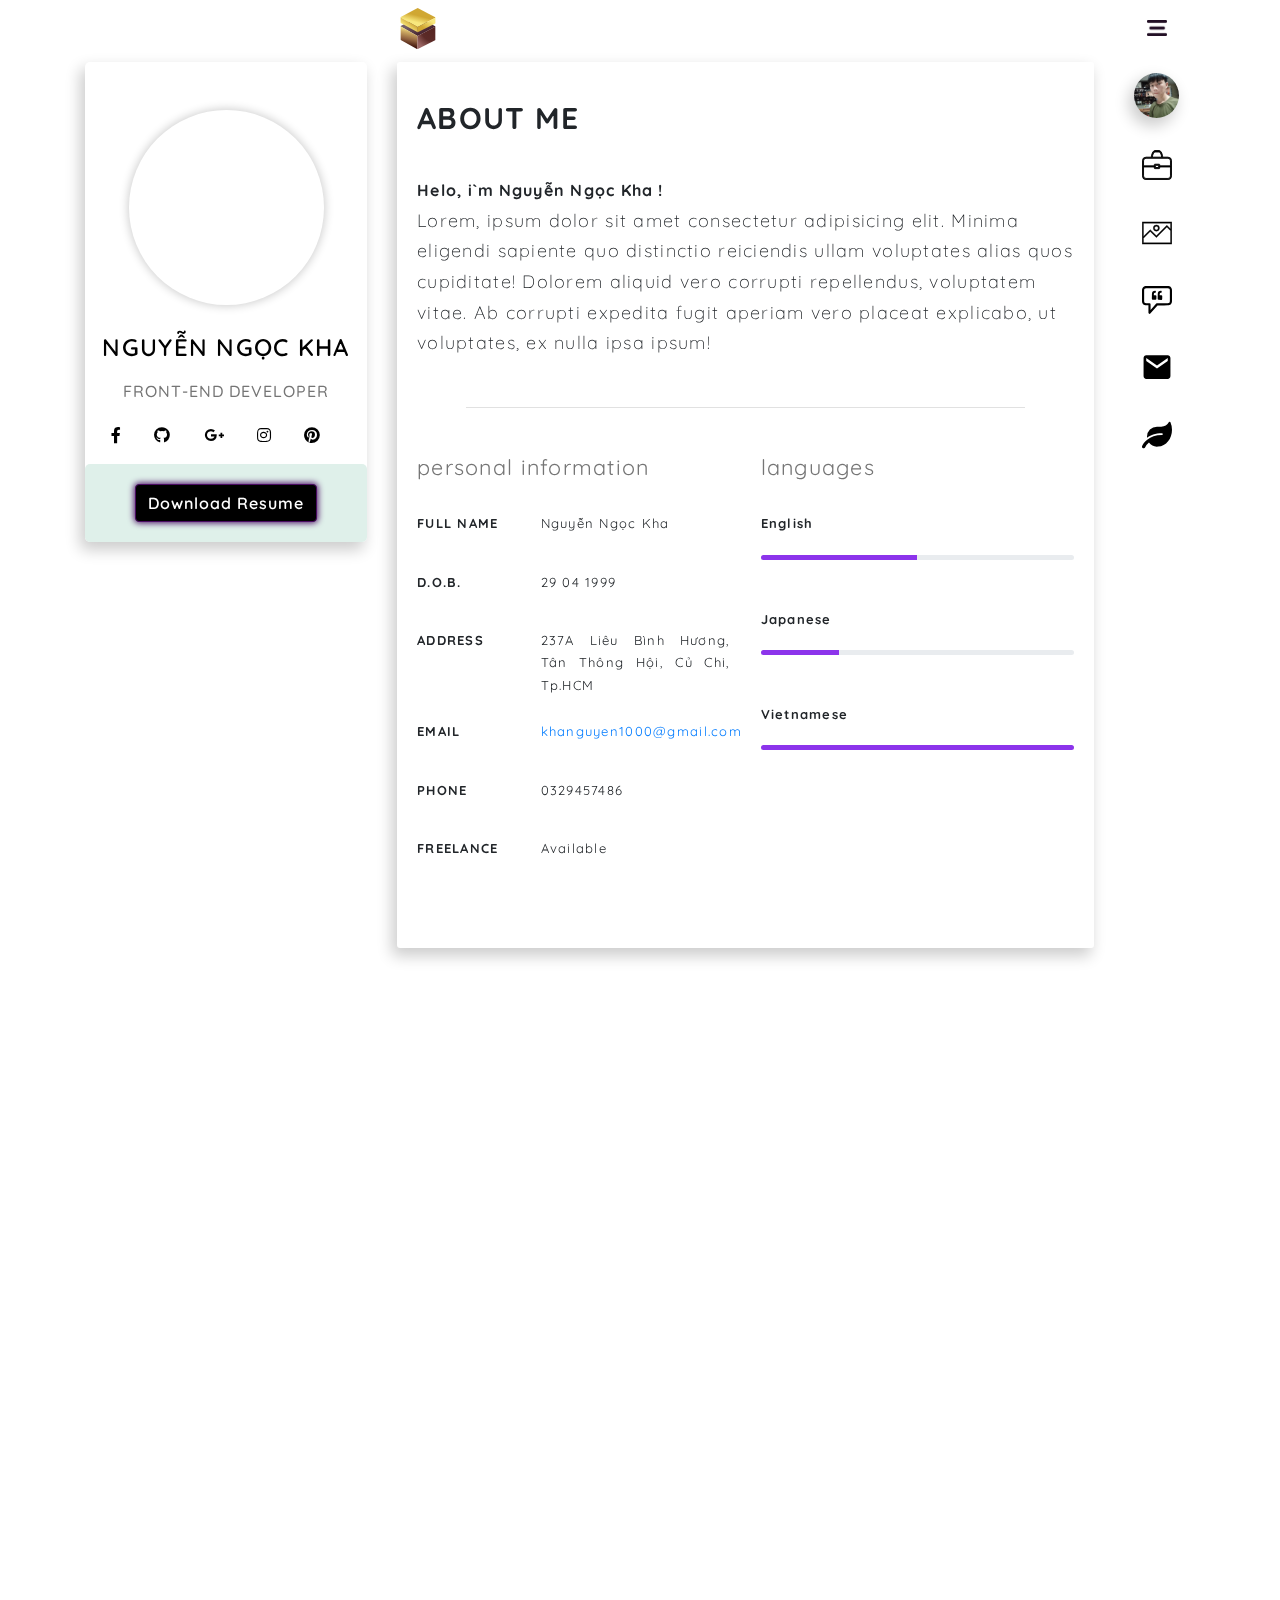
==== resume/index.html @ 655db5ec "update" ====
<!doctype html>
<html lang="en">

<head>
    <title>Resume</title>
    <!-- Required meta tags -->
    <meta charset="utf-8">
    <meta name="viewport" content="width=device-width, initial-scale=1, shrink-to-fit=no">
    <!-- fontawesome 5.16 -->
    <link rel="stylesheet" href="./plugins/fontawesome-free-5.14.0-web/css/all.min.css">
    <!-- Bootstrap CSS -->
    <link rel="stylesheet" href="./css/bootstrap.min.css">
    <!-- Slick CSS -->
    <link rel="stylesheet" href="./plugins/slick/slick.css">
    <link rel="stylesheet" href="./plugins/slick/slick-theme.css">
    <!-- Venobox -->
    <link rel="stylesheet" href="./plugins/venobox/venobox.min.css" type="text/css" media="screen">
    <!-- font family -->
    <link href="https://fonts.googleapis.com/css2?family=Lobster&display=swap" rel="stylesheet">
    <link href="https://fonts.googleapis.com/css2?family=Quicksand:wght@400;500;600;700&display=swap" rel="stylesheet">
    <!-- wow -->
    <link rel="stylesheet" href="./css/animate.css">
    <!-- aos -->
    <link rel="stylesheet" href="./css/aos.css">
    <!-- izmir -->
    <link rel="stylesheet" href="./css/izmir.min.css">
    <!-- css -->
    <link rel="stylesheet" href="./css/style.css">
</head>

<body id="body">
    <div class="container">
        <header>
            <div id="mySidenav" class=" sidenav">
                <div class="bgSidenav" onclick="closeNav()"></div>
                <div id="componentInfoCard">
                    <div class="w-100 text-center mt-5 mb-4 px-3">
                        <div><img src="./img/avatar.jpg" alt="avatar" class="avatar"></div>
                    </div>
                    <div class="hoTen"></div>
                    <div class="ChucDanh"></div>
                    <ul class="nav listSocial">
                        <li class="nav-item">
                            <div id="fackbooklink" class="nav-link "><span class="fab fa-facebook-f"></span></div>
                        </li>
                        <li class="nav-item">
                            <div id="linkGithub" class="nav-link " href="#"><span class="fab fa-github"></span>
                            </div>
                        </li>
                        <li class="nav-item"><a class="nav-link " href="#"><span
                                    class="fab fa-google-plus-g"></span></a></li>
                        <li class="nav-item"><a class="nav-link " href="#"><span class="fab fa-instagram"></span></a>
                        </li>
                        <li class="nav-item"><a class="nav-link " href="#"><span class="fab fa-pinterest"></span></a>
                        </li>
                    </ul>
                </div>

            </div>
            <nav id="header" class="container-sm">
                <ul class="nav justify-content-end navBar">
                    <li class="nav-item ">
                        <a class="nav-link groupLogoI" href="#">
                            <div id="tieuDe" class="groupLogo">
                            </div>
                        </a>
                    </li>
                </ul>
                <ul class="nav justify-content-end navBar">
                    <li class="nav-item">
                        <a class="nav-link " href="#">home</a>
                    </li>
                    <li class="nav-item">
                        <a class="nav-link" href="#">portfolio</a>
                    </li>
                    <li class="nav-item dropdown">
                        <a class="nav-link dropdown-toggle" href="http://example.com" id="navbarDropdownMenuLink"
                            data-toggle="dropdown" aria-haspopup="true" aria-expanded="false">
                            Pages
                        </a>
                        <div class="dropdown-menu" aria-labelledby="navbarDropdownMenuLink">
                            <a class="dropdown-item" href="#">Action</a>
                            <a class="dropdown-item" href="#">Another action</a>
                            <a class="dropdown-item" href="#">Something else here</a>
                        </div>
                    </li>
                    <li class="nav-item dropdown">
                        <a class="nav-link dropdown-toggle" href="http://example.com" id="navbarDropdownMenuLink"
                            data-toggle="dropdown" aria-haspopup="true" aria-expanded="false">
                            Blogs
                        </a>
                        <div class="dropdown-menu" aria-labelledby="navbarDropdownMenuLink">
                            <a class="dropdown-item" href="#">Action</a>
                            <a class="dropdown-item" href="#">Another action</a>
                            <a class="dropdown-item" href="#">Something else here</a>
                        </div>
                    </li>
                    <li class="nav-item">

                    </li>
                    <li class="nav-item">
                        <a class="nav-link " href="#">
                            <button class="btn btn-primary colapseButton" onclick="openNav()">
                                <img src="./img/conslapeIcon.jpg" alt="conslapeIcon">
                            </button>
                        </a>

                    </li>
                </ul>
            </nav>

        </header>



        <div id="wrapper" style="position: relative; text-align: center;margin-top: 10px; display: flex;
        align-items: flex-start;">
            <div id="boxInfo">
                <div id="componentInfoCard">
                    <div class="w-100 text-center mt-5 mb-4 px-3">
                        <div id="avatar"></div>
                    </div>
                    <div class="hoTen"></div>
                    <div class="ChucDanh"></div>
                    <ul class="nav listSocial">
                        <li class="nav-item">
                            <div id="fackbooklink" class="nav-link "><span class="fab fa-facebook-f"></span></div>
                        </li>
                        <li class="nav-item">
                            <div id="linkGithub" class="nav-link " href="#"><span class="fab fa-github"></span></div>
                        </li>
                        <li class="nav-item"><a class="nav-link " href="#"><span
                                    class="fab fa-google-plus-g"></span></a></li>
                        <li class="nav-item"><a class="nav-link " href="#"><span class="fab fa-instagram"></span></a>
                        </li>
                        <li class="nav-item"><a class="nav-link " href="#"><span class="fab fa-pinterest"></span></a>
                        </li>
                    </ul>
                </div>
                <div class="divDownloadResume">
                    <button class="btn btn-secondary btn--downloadResume">Download Resume</button>
                </div>
            </div>
            <div class=" group_content_body">
                <section id="About" class="paper" data-aos="fade-up" data-aos-delay="300" data-aos-once="true">
                    <div id="gioiThieu">
                        <div class="titlePaper">About Me</div>
                        <b class="my-1 text_Medium">
                            Helo, i`m <div class="mx-1 hoTen"></div>!
                        </b>
                        <div class="textDefault">Lorem, ipsum dolor sit amet consectetur adipisicing elit. Minima
                            eligendi sapiente quo distinctio reiciendis ullam voluptates alias quos cupiditate! Dolorem
                            aliquid vero corrupti repellendus, voluptatem vitae. Ab corrupti expedita fugit aperiam vero
                            placeat explicabo, ut voluptates, ex nulla ipsa ipsum!</div>
                    </div>
                    <div class="my-5 line"></div>
                    <div class="row justify-content-center">
                        <div id="thongTinCaNhan" class="col-6 col-sm-6">
                            <div class="subTitle">personal information</div>
                            <div class="my-4">
                                <dl class="groupInfo">
                                    <dt class="labelText">full name</dt>
                                    <dd class="hoTen"></dd>
                                </dl>
                                <dl class="groupInfo">
                                    <dt class="labelText">D.O.B.</dt>
                                    <dd>29 04 1999</dd>
                                </dl>
                                <dl class="groupInfo">
                                    <dt class="labelText">address</dt>
                                    <dd>237A Liêu Bình Hương, Tân Thông Hội, Củ Chi, Tp.HCM</dd>
                                </dl>
                                <dl class="groupInfo">
                                    <dt class="labelText">email</dt>
                                    <dd><a href="mailto:khanguyen1000@gmail.com">khanguyen1000@gmail.com</a></dd>
                                </dl>
                                <dl class="groupInfo">
                                    <dt class="labelText">Phone</dt>
                                    <dd>0329457486</dd>
                                </dl>
                                <dl class="groupInfo">
                                    <dt class="labelText">Freelance</dt>
                                    <dd>Available</dd>
                                </dl>
                            </div>
                        </div>
                        <div id="ngonNgu" class="col-12  col-sm-6">
                            <div class="subTitle">languages</div>
                            <div class="my-4">
                                <dl class="groupInfo">
                                    <dt class="labelText">English</dt>
                                    <dd>
                                        <div class="progress">
                                            <div class="progress-bar" role="progressbar" style="width: 50%;"
                                                aria-valuenow="25" aria-valuemin="0" aria-valuemax="100"></div>
                                        </div>
                                    </dd>
                                </dl>
                                <dl class="groupInfo">
                                    <dt class="labelText">Japanese</dt>
                                    <dd>
                                        <div class="progress">
                                            <div class="progress-bar" role="progressbar" style="width: 25%;"
                                                aria-valuenow="25" aria-valuemin="0" aria-valuemax="100"></div>
                                        </div>
                                    </dd>
                                </dl>
                                <dl class="groupInfo">
                                    <dt class="labelText">vietnamese</dt>
                                    <dd>
                                        <div class="progress">
                                            <div class="progress-bar" role="progressbar" style="width: 100%;"
                                                aria-valuenow="25" aria-valuemin="0" aria-valuemax="100"></div>
                                        </div>
                                    </dd>
                                </dl>

                            </div>
                        </div>
                    </div>

                </section>
                <section id="kinhNghiem" class="paper" data-aos="fade-up" data-aos-delay="300" data-aos-once="true">
                    <div class="titlePaper">Work experience</div>
                    <div class="experience">
                        <div id="state-end-date" class="experience-box">
                            <div class="d-flex position-relative">
                                <time class="experience-date" datetime="2014-01T2016-03">
                                    <span>Jan <strong class="text-upper">2014</strong> - Mar
                                        <strong>2016</strong></span>
                                </time>

                                <div id="jobTitle">Front End Developer</div>
                            </div>
                            <div id="tenCongTy" class="education-logo">
                                <img src="./img/logoCompany.png" alt="logoCompany">
                                <div class="my-2">IBBA Group</div>
                            </div>
                            <div id="moTa">Your brand is the core of your marketing,
                                the central theme around your products and services.
                                Your brand is not your Logo or your Company Name.
                            </div>
                        </div>
                        <div id="state-end-date" class="experience-box">
                            <div class="d-flex position-relative">
                                <time class="experience-date" datetime="2014-01T2016-03">
                                    <span>Jan <strong class="text-upper">2014</strong> - Mar
                                        <strong>2016</strong></span>
                                </time>

                                <div id="jobTitle">Front End Developer</div>
                            </div>
                            <div id="tenCongTy" class="education-logo">
                                <img src="./img/logoCompany.png" alt="logoCompany">
                                <div class="my-2">IBBA Group</div>
                            </div>
                            <div id="moTa">Your brand is the core of your marketing,
                                the central theme around your products and services.
                                Your brand is not your Logo or your Company Name.
                            </div>
                        </div>
                    </div>

                </section>
                <section id="duAn_portfolio" class="paper" data-aos="fade-up" data-aos-delay="300" data-aos-once="true">
                    <div class="titlePaper">PORTFOLIO</div>
                    <div class="btn-group" role="group">
                        <button type="button" class="btn btn-secondary active">All</button>
                        <button type="button" class="btn btn-secondary" data-filter=".photography">Photography</button>
                        <button type="button" class="btn btn-secondary" data-filter=".design">Design</button>
                    </div>
                    <div class="row grid">
                        <div class="col-md-6 col-sm-12 element-item design">
                            <div class="our-project">
                                <figure
                                    class="c4-izmir c4-border-cc-3 c4-image-zoom-out c4-gradient-bottom-right animationScale item"
                                    style="--primary-color: #7303c0;
                        --secondary-color: #ec38bc; ">
                                    <img src="./img/prj-04.jpg" alt="prj-04.jpg">
                                    <figcaption>
                                        <h3>
                                            <div>hi</div>
                                            <dd>kha</dd>
                                            <button class="btn btn-primary">kha</button>
                                        </h3>
                                    </figcaption>
                                </figure>
                            </div>
                        </div>
                        <div class="col-md-6 col-sm-12 element-item design">
                            <div class="our-project">
                                <figure
                                    class="c4-izmir c4-border-cc-3 c4-image-zoom-out c4-gradient-bottom-right animationScale item"
                                    style="--primary-color: #7303c0;
                        --secondary-color: #ec38bc; ">
                                    <img src="./img/prj-05.jpg" alt="prj-05.jpg">
                                    <figcaption>
                                        <h3>
                                            <div>hi</div>
                                            <dd>kha</dd>
                                            <button class="btn btn-primary">kha</button>
                                        </h3>
                                    </figcaption>
                                </figure>
                            </div>
                        </div>
                        <div class="col-md-6 col-sm-12 element-item design">
                            <div class="our-project">
                                <figure
                                    class="c4-izmir c4-border-cc-3 c4-image-zoom-out c4-gradient-bottom-right animationScale item"
                                    style="--primary-color: #7303c0;
                        --secondary-color: #ec38bc; ">
                                    <img src="./img/prj-06.jpg" alt="prj-06.jpg">
                                    <figcaption>
                                        <h3>
                                            <div>hi</div>
                                            <dd>kha</dd>
                                            <button class="btn btn-primary">kha</button>
                                        </h3>
                                    </figcaption>
                                </figure>
                            </div>
                        </div>
                        <div class="col-md-6 col-sm-12 element-item design">
                            <div class="our-project">
                                <figure
                                    class="c4-izmir c4-border-cc-3 c4-image-zoom-out c4-gradient-bottom-right animationScale item"
                                    style="--primary-color: #7303c0;
                        --secondary-color: #ec38bc; ">
                                    <img src="./img/prj-01.jpg" alt="prj-01.jpg">
                                    <figcaption>
                                        <h3>
                                            <div>hi</div>
                                            <dd>kha</dd>
                                            <button class="btn btn-primary">kha</button>
                                        </h3>
                                    </figcaption>
                                </figure>
                            </div>
                        </div>
                        <div class="col-md-6 col-sm-12 element-item photography">
                            <div class="our-project">
                                <figure
                                    class="c4-izmir c4-border-cc-3 c4-image-zoom-out c4-gradient-bottom-right animationScale item"
                                    style="--primary-color: #7303c0;
                        --secondary-color: #ec38bc; ">
                                    <img src="./img/prj-01.jpg" alt="prj-01.jpg">
                                    <figcaption>
                                        <h3>
                                            <div>hi</div>
                                            <dd>kha</dd>
                                            <button class="btn btn-primary">kha</button>
                                        </h3>
                                    </figcaption>
                                </figure>
                            </div>
                        </div>
                        <div class="col-md-6 col-sm-12 element-item photography ">
                            <div class="our-project">
                                <figure
                                    class="c4-izmir c4-border-cc-3 c4-image-zoom-out c4-gradient-bottom-right animationScale item"
                                    style="--primary-color: #7303c0;
                        --secondary-color: #ec38bc; ">
                                    <img src="./img/prj-02.jpg" alt="prj-02.jpg">
                                    <figcaption>
                                        <h3>
                                            <div>hi</div>
                                            <dd>kha</dd>
                                            <button class="btn btn-primary">kha</button>
                                        </h3>
                                    </figcaption>
                                </figure>
                            </div>
                        </div>
                        <div class="col-md-6 col-sm-12 element-item photography">
                            <div class=" our-project">
                                <figure
                                    class="c4-izmir c4-border-cc-3 c4-image-zoom-out c4-gradient-bottom-right animationScale item"
                                    style="--primary-color: #7303c0;
                        --secondary-color: #ec38bc; ">
                                    <img src="./img/prj-03.jpg" alt="prj-02.jpg">
                                    <figcaption>
                                        <h3>
                                            <div>hi</div>
                                            <dd>kha</dd>
                                            <button class="btn btn-primary">kha</button>
                                        </h3>
                                    </figcaption>
                                </figure>
                            </div>
                        </div>


                    </div>

                </section>
            </div>
            <!-- #region Group tool -->
            <div id="groupTool">
                <dl class="toolItem">
                    <a href="#" data-trigger="hover" data-container="body" data-toggle="popover" data-placement="left"
                        html=true data-content="home">
                        <img src='./img/avatar.jpg' alt="avatarUser" class="icon avatarUser">
                    </a>
                </dl>
                <dl class="toolItem ">
                    <a href="#kinhNghiem" data-trigger="hover" data-container="body" data-toggle="popover"
                        data-placement="left" html=true data-content="experience">
                        <svg xmlns="http://www.w3.org/2000/svg" width="66" height="66" viewBox="0 0 66 66" class="icon">
                            <path id="experienceIcon"
                                d="M56.1,12.2H44.51v-.245c0-4.443-3.35-14.531-7.71-14.531H27.39c-4.36,0-7.89,10.1-7.89,14.531V12.2H7.9A7.987,7.987,0,0,0,0,20.249V53.371a7.981,7.981,0,0,0,7.9,8.051H56.1A7.981,7.981,0,0,0,64,53.371V20.249A7.981,7.981,0,0,0,56.1,12.2Zm-34.24-.245C21.86,8.844,24.34.821,27.39.821H36.8c3.05,0,5.33,8.024,5.33,11.132V12.2H21.86ZM7.9,14.613H56.1a5.589,5.589,0,0,1,5.53,5.636V31.337H37.98V28.9a1.194,1.194,0,0,0-1.18-1.2H27.22a1.187,1.187,0,0,0-1.18,1.2v2.436H2.37V20.249A5.589,5.589,0,0,1,7.9,14.613Zm27.71,15.5v4.861H28.4V30.114Zm20.49,28.9H7.9a5.589,5.589,0,0,1-5.53-5.636V33.752H26.02v2.436a1.187,1.187,0,0,0,1.18,1.2h9.58a1.194,1.194,0,0,0,1.18-1.2V33.752H61.61V53.371A5.568,5.568,0,0,1,56.1,59.017Z"
                                transform="translate(1 3.578)" stroke="#000" stroke-width="2" />
                        </svg>
                    </a>
                </dl>
                <dl class="toolItem "><a href="#duAn_portfolio" data-trigger="hover" data-container="body"
                        data-toggle="popover" data-placement="left" html=true data-content="portfolio">
                        <svg xmlns="http://www.w3.org/2000/svg" width="74.563" height="56.172"
                            viewBox="0 0 74.563 56.172" class="icon">
                            <g id="portfolioIcon" transform="translate(-0.5 -6.5)">
                                <path id="Path_258" data-name="Path 258"
                                    d="M1,62.172H74.563V7H1Zm3.065-3.065V47.481L20.923,30.623,36.249,45.948,62.3,19.895l9.2,9.2V59.107ZM71.5,10.065V24.756l-9.2-9.2L36.249,41.614,20.923,26.289,4.065,43.147V10.065Z"
                                    transform="translate(0 0)" stroke="#000" stroke-linejoin="round" stroke-width="1" />
                                <path id="Path_259" data-name="Path 259"
                                    d="M26.663,27.326A7.663,7.663,0,1,0,19,19.663,7.671,7.671,0,0,0,26.663,27.326Zm0-12.26a4.6,4.6,0,1,1-4.6,4.6A4.6,4.6,0,0,1,26.663,15.065Z"
                                    transform="translate(9.586 2.663)" stroke="#000" stroke-width="1" />
                            </g>
                        </svg>

                    </a></dl>
                <dl class="toolItem "><a href="#" data-trigger="hover" data-container="body" data-toggle="popover"
                        data-placement="left" html=true data-content="references"><svg
                            xmlns="http://www.w3.org/2000/svg" width="76.769" height="71.292"
                            viewBox="0 0 76.769 71.292" class="icon">
                            <g id="referencesIcon" transform="translate(-1284 -494.509)">
                                <g id="layer1" transform="translate(1284 494.509)">
                                    <path id="path4282"
                                        d="M66.8,2c3.2,0,6.09.843,8.107,2.86s2.86,4.91,2.86,8.107V40.384c0,3.2-.853,6.093-2.881,8.086s-4.9,2.8-8.086,2.8l-9.542.171H40.627L22.281,72.364a2.742,2.742,0,0,1-4.8-1.81l-.043-19.182-5.472-.107c-3.183,0-6.058-.8-8.086-2.8S1,43.583,1,40.384V12.967c0-3.2.853-6.073,2.87-8.065S8.73,2.093,11.892,2.011H66.8Zm0,5.483H12.042c-2.321.06-3.592.613-4.316,1.328s-1.243,1.871-1.243,4.155V40.384c0,2.285.518,3.476,1.232,4.177s1.952,1.221,4.252,1.221h.064l8.215.171A2.742,2.742,0,0,1,22.923,48.7l.032,14.587L37.328,46.9a2.742,2.742,0,0,1,2.056-.932h17.8l9.564-.182H66.8c2.3,0,3.538-.521,4.252-1.221s1.232-1.892,1.232-4.177V12.967c0-2.283-.528-3.505-1.253-4.23S69.086,7.483,66.8,7.483Z"
                                        transform="translate(-1 -2)" />
                                </g>
                                <path id="quote-left-solid"
                                    d="M24.033,43.6H19.89V40.287A3.318,3.318,0,0,1,23.2,36.972h.414a1.24,1.24,0,0,0,1.243-1.243V33.243A1.24,1.24,0,0,0,23.619,32H23.2a8.285,8.285,0,0,0-8.287,8.287V52.718A2.487,2.487,0,0,0,17.4,55.2h6.63a2.487,2.487,0,0,0,2.486-2.486v-6.63A2.487,2.487,0,0,0,24.033,43.6Zm-14.917,0H4.972V40.287a3.318,3.318,0,0,1,3.315-3.315H8.7a1.24,1.24,0,0,0,1.243-1.243V33.243A1.24,1.24,0,0,0,8.7,32H8.287A8.285,8.285,0,0,0,0,40.287V52.718A2.487,2.487,0,0,0,2.486,55.2h6.63A2.487,2.487,0,0,0,11.6,52.718v-6.63A2.487,2.487,0,0,0,9.116,43.6Z"
                                    transform="matrix(1, 0.017, -0.017, 1, 1310.093, 474.302)" />
                            </g>
                        </svg>
                    </a></dl>
                <dl class="toolItem "><a href="#" data-trigger="hover" data-container="body" data-toggle="popover"
                        data-placement="left" html=true data-content="contact"><svg id="contactIcon"
                            xmlns="http://www.w3.org/2000/svg" width="76.771" height="76.77" viewBox="0 0 76.771 76.77"
                            class="icon">
                            <path id="Path_263" data-name="Path 263"
                                d="M65.893,8H10.877c-3.8,0-6.843,3.4-6.843,7.6L4,61.174c0,4.2,3.077,7.6,6.877,7.6H65.893c3.8,0,6.877-3.4,6.877-7.6V15.6C72.77,11.4,69.693,8,65.893,8Zm0,15.193L38.385,42.183,10.877,23.193V15.6L38.385,34.587,65.893,15.6Z"
                                transform="translate(0)" />
                            <path id="Path_264" data-name="Path 264" d="M0,0H76.77V76.77H0Z" fill="none" />
                        </svg>
                    </a>
                </dl>
                <dl class="toolItem "><a href="#" data-trigger="hover" data-container="body" data-toggle="popover"
                        data-placement="left" html=true data-content="blog">
                        <svg xmlns="http://www.w3.org/2000/svg" width="77.985" height="69.336"
                            viewBox="0 0 77.985 69.336" class="icon">
                            <path id="blogIcon"
                                d="M74,1.293a2.106,2.106,0,0,0-3.832-.162,23.219,23.219,0,0,1-20.3,11.848H39.043a26,26,0,0,0-26,26,26.772,26.772,0,0,0,.2,2.776C21.888,35.563,34.358,30.31,52.042,30.31a2.166,2.166,0,1,1,0,4.333C18,34.643,3.568,55.508.372,63.348A4.339,4.339,0,0,0,8.4,66.638a35.623,35.623,0,0,1,9.735-12.268A25.94,25.94,0,0,0,41.819,64.824c21.258-1.544,36.22-20.608,36.22-43.952A49.238,49.238,0,0,0,74,1.293Z"
                                transform="translate(-0.055 0.024)" />
                        </svg>

                    </a></dl>
            </div>
            <!-- #endregion -->



        </div>
    </div>



    <!-- Optional JavaScript -->
    <!-- jQuery first, then Popper.js, then Bootstrap JS -->
    <script type="text/javascript" src="./plugins/jquery/jquery-3.5.1.min.js"></script>
    <!-- boostrap.bundle.min.js included popper.min.js and bootstrap.min.js -->
    <script type="text/javascript" src="./js/bootstrap.bundle.min.js"></script>
    <script type="text/javascript" src="./plugins/slick/slick.min.js"></script>
    <!-- <script src="https://unpkg.com/sweetalert/dist/sweetalert.min.js"></script> -->
    <!--venobox -->
    <script type="text/javascript" src="./plugins/venobox/venobox.min.js"></script>
    <!-- function open side navbar -->
    <script>
        function openNav() {
            let sidebar = document.getElementById("mySidenav");
            sidebar.style.display = "block";
            sidebar.style.transform = "translateX(0)";
            sidebar.style.opacity = "1";
            document.getElementById('body').style.overflow = 'hidden';

        }

        function closeNav() {
            let sidebar = document.getElementById("mySidenav");
            sidebar.style.display = "block";
            sidebar.style.transform = "translateX(100%)";
            sidebar.style.opacity = "0.2";
            document.getElementById('body').style.overflow = 'auto';
        }
    </script>
    <!-- Slick Carousel -->
    <script>
        $(document).ready(function () {
            $(".slick__carousel").slick({
                infinite: true,
                speed: 500,
                slidesToShow: 1,
                slidesToScroll: 1,
                autoplay: true,
                dots: true,
                responsive: [
                ],
            });
            $(".slick-movie").slick({
                infinite: true,
                speed: 500,
                slidesToShow: 1,
                slidesToScroll: 1,
                autoplay: false,
                centerPadding: '15px',
                responsive: [
                ],
            });
            $(".venobox").venobox({
                autoplay: true,
                overlayColor: 'rgba(29, 28, 28, 0.685)',
                spinner: 'wave',
            });
        });
        $('body').on('mouseenter mouseleave', '.dropdown', function (e) {
            var _d = $(e.target).closest('.dropdown');
            if (e.type === 'mouseenter') _d.addClass('show');
            setTimeout(function () {
                _d.toggleClass('show', _d.is(':hover'));
                $('[data-toggle="dropdown"]', _d).attr('aria-expanded', _d.is(':hover'));
            }, 300);
        });
        // $(".toolItem").popover({ trigger: "hover" });
        $(function () {
            $('[data-toggle="popover"]').popover()
        })
        $(function () {
            $('.example-popover').popover({
                container: 'body'
            })
        })
    </script>
    <!-- <script src="./js/wow.min.js"></script>
    <script>
        new WOW().init();
    </script> -->
    <!-- aos js library -->
    <script src="./js/aos.js"></script>
    <script>
        new AOS.init();
    </script>
    <!-- iostope js library-->
    <script src="./vendor/isotope/isotope.min.js"></script>

    <script src="./js/main.js"></script>
</body>

</html>
---- resume/css/izmir.min.css ----
.c4-izmir{--text-color:#fff;--primary-color:#00B4DB;--secondary-color:#0083B0;--padding:1em;--transition-duration:600ms;--border-margin:15px;--border-width:3px;--border-color:#fff;--border-radius:3px;--image-opacity:.25;display:inline-flex;position:relative;box-sizing:border-box;overflow:hidden;margin:0;padding:0;color:#fff;color:var(--text-color);border-radius:3px;border-radius:var(--border-radius)}.c4-izmir *,.c4-izmir :after,.c4-izmir :before,.c4-izmir:after,.c4-izmir:before{box-sizing:border-box;transition:all 600ms ease;transition:all var(--transition-duration) ease}.c4-izmir figcaption{position:absolute;top:0;left:0;right:0;bottom:0;display:flex;flex-direction:column;justify-content:center;align-items:center;text-align:center;width:100%;z-index:1}.c4-izmir img{object-fit:cover;max-width:100%;width:100%;height:100%}.c4-izmir h1,.c4-izmir h2,.c4-izmir h3,.c4-izmir h4,.c4-izmir h5,.c4-izmir h6,.c4-izmir p{margin-top:0;color:#fff;color:var(--text-color)}.c4-izmir h1:last-child,.c4-izmir h2:last-child,.c4-izmir h3:last-child,.c4-izmir h4:last-child,.c4-izmir h5:last-child,.c4-izmir h6:last-child,.c4-izmir p:last-child{margin-bottom:0}[class*=' c4-border'] figcaption:after,[class*=' c4-border'] figcaption:before,[class*=' c4-border']:after,[class*=' c4-border']:before,[class^=c4-border] figcaption:after,[class^=c4-border] figcaption:before,[class^=c4-border]:after,[class^=c4-border]:before{background-color:#fff;background-color:var(--border-color);position:absolute;content:''}[class*=' c4-border']:after,[class*=' c4-border']:before,[class^=c4-border]:after,[class^=c4-border]:before{z-index:1;height:3px;height:var(--border-width);left:15px;left:var(--border-margin);right:15px;right:var(--border-margin);transform:scaleX(0)}[class*=' c4-border']:before,[class^=c4-border]:before{top:15px;top:var(--border-margin)}[class*=' c4-border']:after,[class^=c4-border]:after{bottom:15px;bottom:var(--border-margin)}[class*=' c4-border'] figcaption,[class^=c4-border] figcaption{z-index:3}[class*=' c4-border'] figcaption:after,[class*=' c4-border'] figcaption:before,[class^=c4-border] figcaption:after,[class^=c4-border] figcaption:before{z-index:-1;width:3px;width:var(--border-width);top:15px;top:var(--border-margin);bottom:15px;bottom:var(--border-margin);transform:scaleY(0)}[class*=' c4-border'] figcaption:before,[class^=c4-border] figcaption:before{left:15px;left:var(--border-margin)}[class*=' c4-border'] figcaption:after,[class^=c4-border] figcaption:after{right:15px;right:var(--border-margin)}:focus>[class*=' c4-border'] figcaption:after,:focus>[class*=' c4-border'] figcaption:before,:focus>[class*=' c4-border']:after,:focus>[class*=' c4-border']:before,:focus>[class^=c4-border] figcaption:after,:focus>[class^=c4-border] figcaption:before,:focus>[class^=c4-border]:after,:focus>[class^=c4-border]:before,[class*=' c4-border'].hover figcaption:after,[class*=' c4-border'].hover figcaption:before,[class*=' c4-border'].hover:after,[class*=' c4-border'].hover:before,[class*=' c4-border']:focus figcaption:after,[class*=' c4-border']:focus figcaption:before,[class*=' c4-border']:focus:after,[class*=' c4-border']:focus:before,[class*=' c4-border']:hover figcaption:after,[class*=' c4-border']:hover figcaption:before,[class*=' c4-border']:hover:after,[class*=' c4-border']:hover:before,[class^=c4-border].hover figcaption:after,[class^=c4-border].hover figcaption:before,[class^=c4-border].hover:after,[class^=c4-border].hover:before,[class^=c4-border]:focus figcaption:after,[class^=c4-border]:focus figcaption:before,[class^=c4-border]:focus:after,[class^=c4-border]:focus:before,[class^=c4-border]:hover figcaption:after,[class^=c4-border]:hover figcaption:before,[class^=c4-border]:hover:after,[class^=c4-border]:hover:before{transform:scale(1)}.c4-border-vert:after,.c4-border-vert:before{transition-duration:0s}.c4-border-vert.hover:after,.c4-border-vert.hover:before,.c4-border-vert:focus:after,.c4-border-vert:focus:before,.c4-border-vert:hover:after,.c4-border-vert:hover:before,:focus>.c4-border-vert:after,:focus>.c4-border-vert:before{transition-delay:480ms}.c4-border-horiz figcaption:after,.c4-border-horiz figcaption:before{transition-duration:0s}.c4-border-bottom:after,.c4-border-horiz.hover figcaption:after,.c4-border-horiz.hover figcaption:before,.c4-border-horiz:focus figcaption:after,.c4-border-horiz:focus figcaption:before,.c4-border-horiz:hover figcaption:after,.c4-border-horiz:hover figcaption:before,:focus>.c4-border-horiz figcaption:after,:focus>.c4-border-horiz figcaption:before{transition-delay:480ms}.c4-border-bottom:after,.c4-border-bottom:before{transition-duration:0s}.c4-border-bottom figcaption:after,.c4-border-bottom figcaption:before{transform-origin:100% 100%}.c4-border-bottom.hover:before,.c4-border-bottom:focus:before,.c4-border-bottom:hover:before,:focus>.c4-border-bottom:before{transition-delay:480ms}.c4-border-bottom.hover:after,.c4-border-bottom:focus:after,.c4-border-bottom:hover:after,:focus>.c4-border-bottom:after{transition-delay:0s}.c4-border-top:before{transition-delay:480ms}.c4-border-top:after,.c4-border-top:before{transition-duration:0s}.c4-border-top figcaption:after,.c4-border-top figcaption:before{transform-origin:0 0}.c4-border-top.hover:after,.c4-border-top:focus:after,.c4-border-top:hover:after,:focus>.c4-border-top:after{transition-delay:480ms}.c4-border-top.hover:before,.c4-border-top:focus:before,.c4-border-top:hover:before,:focus>.c4-border-top:before{transition-delay:0s}.c4-border-right:after,.c4-border-right:before{transform-origin:100% 100%}.c4-border-right figcaption:after{transition-delay:480ms}.c4-border-right figcaption:after,.c4-border-right figcaption:before{transition-duration:0s}.c4-border-right.hover figcaption:before,.c4-border-right:focus figcaption:before,.c4-border-right:hover figcaption:before,:focus>.c4-border-right figcaption:before{transition-delay:480ms}.c4-border-right.hover figcaption:after,.c4-border-right:focus figcaption:after,.c4-border-right:hover figcaption:after,:focus>.c4-border-right figcaption:after{transition-delay:0s}.c4-border-left:after,.c4-border-left:before{transform-origin:0 0}.c4-border-left figcaption:before{transition-delay:480ms}.c4-border-left figcaption:after,.c4-border-left figcaption:before{transition-duration:0s}.c4-border-left.hover figcaption:after,.c4-border-left:focus figcaption:after,.c4-border-left:hover figcaption:after,:focus>.c4-border-left figcaption:after{transition-delay:480ms}.c4-border-left.hover figcaption:before,.c4-border-left:focus figcaption:before,.c4-border-left:hover figcaption:before,:focus>.c4-border-left figcaption:before{transition-delay:0s}.c4-border-corners-1 figcaption:before,.c4-border-corners-1:before{transform-origin:0 0}.c4-border-corners-1 figcaption:after,.c4-border-corners-1:after,.c4-border-corners-2 figcaption:before,.c4-border-corners-2:before{transform-origin:100% 100%}.c4-border-corners-2 figcaption:after,.c4-border-corners-2:after,.c4-border-top-left figcaption:after,.c4-border-top-left figcaption:before,.c4-border-top-left:after,.c4-border-top-left:before{transform-origin:0 0}.c4-border-top-left:before{transition-delay:480ms;transition-delay:calc(var(--transition-duration) / 1.25)}.c4-border-top-left:after{transition-delay:0s}.c4-border-top-left figcaption:before{transition-delay:480ms;transition-delay:calc(var(--transition-duration) / 1.25)}.c4-border-top-left figcaption:after,.c4-border-top-left.hover:before,.c4-border-top-left:focus:before,.c4-border-top-left:hover:before,:focus>.c4-border-top-left:before{transition-delay:0s}.c4-border-top-left.hover:after,.c4-border-top-left:focus:after,.c4-border-top-left:hover:after,:focus>.c4-border-top-left:after{transition-delay:480ms;transition-delay:calc(var(--transition-duration) / 1.25)}.c4-border-top-left.hover figcaption:before,.c4-border-top-left:focus figcaption:before,.c4-border-top-left:hover figcaption:before,:focus>.c4-border-top-left figcaption:before{transition-delay:0s}.c4-border-top-left.hover figcaption:after,.c4-border-top-left:focus figcaption:after,.c4-border-top-left:hover figcaption:after,:focus>.c4-border-top-left figcaption:after{transition-delay:480ms;transition-delay:calc(var(--transition-duration) / 1.25)}.c4-border-top-right figcaption:after,.c4-border-top-right figcaption:before,.c4-border-top-right:after,.c4-border-top-right:before{transform-origin:100% 0}.c4-border-top-right:before{transition-delay:480ms;transition-delay:calc(var(--transition-duration) / 1.25)}.c4-border-top-right figcaption:before,.c4-border-top-right:after{transition-delay:0s}.c4-border-top-right figcaption:after{transition-delay:480ms;transition-delay:calc(var(--transition-duration) / 1.25)}.c4-border-top-right.hover:before,.c4-border-top-right:focus:before,.c4-border-top-right:hover:before,:focus>.c4-border-top-right:before{transition-delay:0s}.c4-border-top-right.hover figcaption:before,.c4-border-top-right.hover:after,.c4-border-top-right:focus figcaption:before,.c4-border-top-right:focus:after,.c4-border-top-right:hover figcaption:before,.c4-border-top-right:hover:after,:focus>.c4-border-top-right figcaption:before,:focus>.c4-border-top-right:after{transition-delay:480ms;transition-delay:calc(var(--transition-duration) / 1.25)}.c4-border-top-right.hover figcaption:after,.c4-border-top-right:focus figcaption:after,.c4-border-top-right:hover figcaption:after,:focus>.c4-border-top-right figcaption:after{transition-delay:0s}.c4-border-bottom-left figcaption:after,.c4-border-bottom-left figcaption:before,.c4-border-bottom-left:after,.c4-border-bottom-left:before{transform-origin:0 100%}.c4-border-bottom-left:before{transition-delay:0s}.c4-border-bottom-left figcaption:before,.c4-border-bottom-left:after{transition-delay:480ms;transition-delay:calc(var(--transition-duration) / 1.25)}.c4-border-bottom-left figcaption:after{transition-delay:0s}.c4-border-bottom-left.hover:before,.c4-border-bottom-left:focus:before,.c4-border-bottom-left:hover:before,:focus>.c4-border-bottom-left:before{transition-delay:480ms;transition-delay:calc(var(--transition-duration) / 1.25)}.c4-border-bottom-left.hover figcaption:before,.c4-border-bottom-left.hover:after,.c4-border-bottom-left:focus figcaption:before,.c4-border-bottom-left:focus:after,.c4-border-bottom-left:hover figcaption:before,.c4-border-bottom-left:hover:after,:focus>.c4-border-bottom-left figcaption:before,:focus>.c4-border-bottom-left:after{transition-delay:0s}.c4-border-bottom-left.hover figcaption:after,.c4-border-bottom-left:focus figcaption:after,.c4-border-bottom-left:hover figcaption:after,:focus>.c4-border-bottom-left figcaption:after{transition-delay:480ms;transition-delay:calc(var(--transition-duration) / 1.25)}.c4-border-bottom-right figcaption:after,.c4-border-bottom-right figcaption:before,.c4-border-bottom-right:after,.c4-border-bottom-right:before{transform-origin:100% 100%}.c4-border-bottom-right:before{transition-delay:0s}.c4-border-bottom-right:after{transition-delay:480ms;transition-delay:calc(var(--transition-duration) / 1.25)}.c4-border-bottom-right figcaption:before{transition-delay:0s}.c4-border-bottom-right figcaption:after,.c4-border-bottom-right.hover:before,.c4-border-bottom-right:focus:before,.c4-border-bottom-right:hover:before,:focus>.c4-border-bottom-right:before{transition-delay:480ms;transition-delay:calc(var(--transition-duration) / 1.25)}.c4-border-bottom-right.hover:after,.c4-border-bottom-right:focus:after,.c4-border-bottom-right:hover:after,:focus>.c4-border-bottom-right:after{transition-delay:0s}.c4-border-bottom-right.hover figcaption:before,.c4-border-bottom-right:focus figcaption:before,.c4-border-bottom-right:hover figcaption:before,:focus>.c4-border-bottom-right figcaption:before{transition-delay:480ms;transition-delay:calc(var(--transition-duration) / 1.25)}.c4-border-bottom-right.hover figcaption:after,.c4-border-bottom-right:focus figcaption:after,.c4-border-bottom-right:hover figcaption:after,:focus>.c4-border-bottom-right figcaption:after{transition-delay:0s}.c4-border-cc-1 figcaption:after,.c4-border-cc-1 figcaption:before,.c4-border-cc-1:after,.c4-border-cc-1:before{transition-duration:300ms}.c4-border-cc-1 figcaption:after,.c4-border-cc-1:before{transform-origin:0 0}.c4-border-cc-1 figcaption:before,.c4-border-cc-1:after{transform-origin:100% 100%}.c4-border-cc-1:before{transition-delay:600ms}.c4-border-cc-1:after{transition-delay:0s}.c4-border-cc-1 figcaption:before{transition-delay:900ms}.c4-border-cc-1 figcaption:after,.c4-border-cc-1.hover:before,.c4-border-cc-1:focus:before,.c4-border-cc-1:hover:before,:focus>.c4-border-cc-1:before{transition-delay:300ms}.c4-border-cc-1.hover:after,.c4-border-cc-1:focus:after,.c4-border-cc-1:hover:after,:focus>.c4-border-cc-1:after{transition-delay:900ms}.c4-border-cc-1.hover figcaption:before,.c4-border-cc-1:focus figcaption:before,.c4-border-cc-1:hover figcaption:before,:focus>.c4-border-cc-1 figcaption:before{transition-delay:0s}.c4-border-cc-1.hover figcaption:after,.c4-border-cc-1:focus figcaption:after,.c4-border-cc-1:hover figcaption:after,:focus>.c4-border-cc-1 figcaption:after{transition-delay:600ms}.c4-border-ccc-1 figcaption:after,.c4-border-ccc-1 figcaption:before,.c4-border-ccc-1:after,.c4-border-ccc-1:before{transition-duration:400ms}.c4-border-ccc-1 figcaption:after,.c4-border-ccc-1:before{transform-origin:100% 100%}.c4-border-ccc-1 figcaption:before,.c4-border-ccc-1:after{transform-origin:0 0}.c4-border-ccc-1:before{transition-delay:0s}.c4-border-ccc-1:after{transition-delay:600ms}.c4-border-ccc-1 figcaption:before{transition-delay:900ms}.c4-border-ccc-1 figcaption:after{transition-delay:300ms}.c4-border-ccc-1.hover:before,.c4-border-ccc-1:focus:before,.c4-border-ccc-1:hover:before,:focus>.c4-border-ccc-1:before{transition-delay:900ms}.c4-border-ccc-1.hover:after,.c4-border-ccc-1:focus:after,.c4-border-ccc-1:hover:after,:focus>.c4-border-ccc-1:after{transition-delay:300ms}.c4-border-ccc-1.hover figcaption:before,.c4-border-ccc-1:focus figcaption:before,.c4-border-ccc-1:hover figcaption:before,:focus>.c4-border-ccc-1 figcaption:before{transition-delay:0s}.c4-border-ccc-1.hover figcaption:after,.c4-border-ccc-1:focus figcaption:after,.c4-border-ccc-1:hover figcaption:after,:focus>.c4-border-ccc-1 figcaption:after{transition-delay:600ms}.c4-border-cc-2 figcaption:after,.c4-border-cc-2:before{transform-origin:0 0}.c4-border-cc-2 figcaption:before,.c4-border-cc-2:after,.c4-border-ccc-2 figcaption:after,.c4-border-ccc-2:before{transform-origin:100% 100%}.c4-border-cc-3 figcaption:after,.c4-border-cc-3:before,.c4-border-ccc-2 figcaption:before,.c4-border-ccc-2:after{transform-origin:0 0}.c4-border-cc-3 figcaption:before,.c4-border-cc-3:after{transform-origin:100% 100%}.c4-border-cc-3:before{right:33px;right:calc(var(--border-margin) + var(--border-margin) + var(--border-width));left:0}.c4-border-cc-3:after{left:33px;left:calc(var(--border-margin) + var(--border-margin) + var(--border-width));right:0}.c4-border-cc-3 figcaption:before{top:33px;top:calc(var(--border-margin) + var(--border-margin) + var(--border-width));bottom:0}.c4-border-cc-3 figcaption:after{bottom:33px;bottom:calc(var(--border-margin) + var(--border-margin) + var(--border-width));top:0}.c4-border-ccc-3 figcaption:after,.c4-border-ccc-3:before{transform-origin:100% 100%}.c4-border-ccc-3 figcaption:before,.c4-border-ccc-3:after{transform-origin:0 0}.c4-border-ccc-3:before{left:33px;left:calc(var(--border-margin) + var(--border-margin) + var(--border-width));right:0}.c4-border-ccc-3:after{right:33px;right:calc(var(--border-margin) + var(--border-margin) + var(--border-width));left:0}.c4-border-ccc-3 figcaption:before{bottom:33px;bottom:calc(var(--border-margin) + var(--border-margin) + var(--border-width));top:0}.c4-border-ccc-3 figcaption:after{top:33px;top:calc(var(--border-margin) + var(--border-margin) + var(--border-width));bottom:0}.c4-border-fade figcaption:after,.c4-border-fade figcaption:before,.c4-border-fade:after,.c4-border-fade:before{transform:scale(1);opacity:0}.c4-border-fade.hover figcaption:after,.c4-border-fade.hover figcaption:before,.c4-border-fade.hover:after,.c4-border-fade.hover:before,.c4-border-fade:focus figcaption:after,.c4-border-fade:focus figcaption:before,.c4-border-fade:focus:after,.c4-border-fade:focus:before,.c4-border-fade:hover figcaption:after,.c4-border-fade:hover figcaption:before,.c4-border-fade:hover:after,.c4-border-fade:hover:before,:focus>.c4-border-fade figcaption:after,:focus>.c4-border-fade figcaption:before,:focus>.c4-border-fade:after,:focus>.c4-border-fade:before{opacity:1}@media screen and (-ms-high-contrast:active),screen and (-ms-high-contrast:none){[class*=' c4-border']:after,[class*=' c4-border']:before,[class^=c4-border]:after,[class^=c4-border]:before{height:3px;left:15px;right:15px}[class*=' c4-border']:before,[class^=c4-border]:before{top:15px}[class*=' c4-border']:after,[class^=c4-border]:after{bottom:15px}[class*=' c4-border'] figcaption:after,[class*=' c4-border'] figcaption:before,[class^=c4-border] figcaption:after,[class^=c4-border] figcaption:before{width:3px;top:15px;bottom:15px}[class*=' c4-border'] figcaption:before,[class^=c4-border] figcaption:before{left:15px}[class*=' c4-border'] figcaption:after,[class^=c4-border] figcaption:after{right:15px}}.c4-image-zoom-in.hover img,.c4-image-zoom-in:focus img,.c4-image-zoom-in:hover img,.c4-image-zoom-out img,:focus>.c4-image-zoom-in img{transform:scale(1.25)}.c4-image-zoom-out.hover img,.c4-image-zoom-out:focus img,.c4-image-zoom-out:hover img,:focus>.c4-image-zoom-out img{transform:scale(1)}.c4-image-pan-up img{transform-origin:top;transform:scale(1.2) translate(0,0)}.c4-image-pan-up.hover img,.c4-image-pan-up:focus img,.c4-image-pan-up:hover img,:focus>.c4-image-pan-up img{transform:scale(1.2) translate(0,-15%)}.c4-image-pan-down img{transform-origin:bottom;transform:scale(1.2) translate(0,0)}.c4-image-pan-down:focus img,.c4-image-pan-down:hover img,:focus>.c4-image-pan-down img{transform:scale(1.2) translate(0,15%)}.c4-image-pan-left img{transform-origin:left;transform:scale(1.2) translate(0,0)}.c4-image-pan-left.hover img,.c4-image-pan-left:focus img,.c4-image-pan-left:hover img,:focus>.c4-image-pan-left img{transform:scale(1.2) translate(-15%,0)}.c4-image-pan-right img{transform-origin:right;transform:scale(1.2) translate(0,0)}.c4-image-pan-right.hover img,.c4-image-pan-right:focus img,.c4-image-pan-right:hover img,:focus>.c4-image-pan-right img{transform:scale(1.2) translate(15%,0)}.c4-image-blur.hover img,.c4-image-blur:focus img,.c4-image-blur:hover img,:focus>.c4-image-blur img{filter:blur(4px);transform:scale(1.1)}.c4-image-rotate-left img{transform:scale(1.1) translate(0,0)}.c4-image-rotate-left.hover img,.c4-image-rotate-left:focus img,.c4-image-rotate-left:hover img,:focus>.c4-image-rotate-left img{transform:scale(1.3) rotate(-15deg)}.c4-image-rotate-right img{transform:scale(1.1) translate(0,0)}.c4-image-rotate-right.hover img,.c4-image-rotate-right:focus img,.c4-image-rotate-right:hover img,:focus>.c4-image-rotate-right img{transform:scale(1.3) rotate(15deg)}.c4-delay-100,.c4-delay-100>*{transition-delay:100ms}.c4-delay-200,.c4-delay-200>*{transition-delay:200ms}.c4-delay-300,.c4-delay-300>*{transition-delay:300ms}.c4-delay-400,.c4-delay-400>*{transition-delay:400ms}.c4-delay-500,.c4-delay-500>*{transition-delay:500ms}.c4-delay-600,.c4-delay-600>*{transition-delay:600ms}.c4-delay-700,.c4-delay-700>*{transition-delay:700ms}.c4-delay-800,.c4-delay-800>*{transition-delay:800ms}.c4-delay-900,.c4-delay-900>*{transition-delay:900ms}.c4-delay-1000,.c4-delay-1000>*{transition-delay:1000ms}[class*=' c4-fade'],[class*=' c4-fade']>*,[class*=' c4-reveal'],[class*=' c4-reveal']>*,[class*=' c4-rotate'],[class*=' c4-rotate']>*,[class^=c4-fade],[class^=c4-fade]>*,[class^=c4-reveal],[class^=c4-reveal]>*,[class^=c4-rotate],[class^=c4-rotate]>*{display:inline-block}[class*=' c4-fade']>:last-child,[class*=' c4-reveal']>:last-child,[class*=' c4-rotate']>:last-child,[class^=c4-fade]>:last-child,[class^=c4-reveal]>:last-child,[class^=c4-rotate]>:last-child{margin-bottom:0}[class*=' c4-reveal'],[class*=' c4-rotate'],[class^=c4-reveal],[class^=c4-rotate]{overflow:hidden;opacity:1}[class*=' c4-fade'],[class^=c4-fade]{opacity:0}.c4-izmir.hover [class*=' c4-fade'],.c4-izmir.hover [class^=c4-fade],.c4-izmir:focus [class*=' c4-fade'],.c4-izmir:focus [class^=c4-fade],.c4-izmir:hover [class*=' c4-fade'],.c4-izmir:hover [class^=c4-fade],:focus>.c4-izmir [class*=' c4-fade'],:focus>.c4-izmir [class^=c4-fade]{opacity:1;transform:translate(0)}.c4-izmir.hover [class*=' c4-reveal'],.c4-izmir.hover [class*=' c4-rotate'],.c4-izmir.hover [class^=c4-reveal],.c4-izmir.hover [class^=c4-rotate],.c4-izmir:focus [class*=' c4-reveal'],.c4-izmir:focus [class*=' c4-rotate'],.c4-izmir:focus [class^=c4-reveal],.c4-izmir:focus [class^=c4-rotate],.c4-izmir:hover [class*=' c4-reveal'],.c4-izmir:hover [class*=' c4-rotate'],.c4-izmir:hover [class^=c4-reveal],.c4-izmir:hover [class^=c4-rotate],:focus>.c4-izmir [class*=' c4-reveal'],:focus>.c4-izmir [class*=' c4-rotate'],:focus>.c4-izmir [class^=c4-reveal],:focus>.c4-izmir [class^=c4-rotate]{opacity:1}.c4-izmir.hover [class*=' c4-reveal']>*,.c4-izmir.hover [class*=' c4-rotate']>*,.c4-izmir.hover [class^=c4-reveal]>*,.c4-izmir.hover [class^=c4-rotate]>*,.c4-izmir:focus [class*=' c4-reveal']>*,.c4-izmir:focus [class*=' c4-rotate']>*,.c4-izmir:focus [class^=c4-reveal]>*,.c4-izmir:focus [class^=c4-rotate]>*,.c4-izmir:hover [class*=' c4-reveal']>*,.c4-izmir:hover [class*=' c4-rotate']>*,.c4-izmir:hover [class^=c4-reveal]>*,.c4-izmir:hover [class^=c4-rotate]>*,:focus>.c4-izmir [class*=' c4-reveal']>*,:focus>.c4-izmir [class*=' c4-rotate']>*,:focus>.c4-izmir [class^=c4-reveal]>*,:focus>.c4-izmir [class^=c4-rotate]>*{transform:translate(0) rotate(0deg)}.c4-fade-up{transform:translateY(1.5rem)}.c4-fade-down{transform:translateY(-1.5rem)}.c4-fade-left{transform:translateX(1.5rem)}.c4-fade-right{transform:translateX(-1.5rem)}.c4-reveal-up>*{transform:translateY(100%)}.c4-reveal-down>*{transform:translateY(-100%)}.c4-reveal-left>*{transform:translateX(100%)}.c4-reveal-right>*{transform:translateX(-100%)}.c4-rotate-up-right>*{transform-origin:bottom left;transform:rotate(90deg)}.c4-rotate-up-left>*{transform-origin:bottom right;transform:rotate(-90deg)}.c4-rotate-down-right>*{transform-origin:top left;transform:rotate(-90deg)}.c4-rotate-down-left>*{transform-origin:top right;transform:rotate(90deg)}.c4-gradient-top{background-image:linear-gradient(180deg,#00B4DB 0,#0083B0 100%);background-image:linear-gradient(180deg,var(--primary-color) 0,var(--secondary-color) 100%)}.c4-gradient-left{background-image:linear-gradient(90deg,#00B4DB 0,#0083B0 100%);background-image:linear-gradient(90deg,var(--primary-color) 0,var(--secondary-color) 100%)}.c4-gradient-right{background-image:linear-gradient(270deg,#00B4DB 0,#0083B0 100%);background-image:linear-gradient(270deg,var(--primary-color) 0,var(--secondary-color) 100%)}.c4-gradient-bottom{background-image:linear-gradient(0deg,#00B4DB 0,#0083B0 100%);background-image:linear-gradient(0deg,var(--primary-color) 0,var(--secondary-color) 100%)}.c4-gradient-top-left{background-image:linear-gradient(135deg,#00B4DB 0,#0083B0 100%);background-image:linear-gradient(135deg,var(--primary-color) 0,var(--secondary-color) 100%)}.c4-gradient-top-right{background-image:linear-gradient(225deg,#00B4DB 0,#0083B0 100%);background-image:linear-gradient(225deg,var(--primary-color) 0,var(--secondary-color) 100%)}.c4-gradient-bottom-left{background-image:linear-gradient(45deg,#00B4DB 0,#0083B0 100%);background-image:linear-gradient(45deg,var(--primary-color) 0,var(--secondary-color) 100%)}.c4-gradient-bottom-right{background-image:linear-gradient(315deg,#00B4DB 0,#0083B0 100%);background-image:linear-gradient(315deg,var(--primary-color) 0,var(--secondary-color) 100%)}.c4-izmir .c4-layout-top-left{justify-content:flex-start;align-items:flex-start;text-align:left}.c4-izmir .c4-layout-top-center{justify-content:flex-start}.c4-izmir .c4-layout-top-right{justify-content:flex-start;align-items:flex-end;text-align:right}.c4-izmir .c4-layout-center-left{align-items:flex-start;text-align:left}.c4-izmir .c4-layout-center-right{align-items:flex-end;text-align:right}.c4-izmir .c4-layout-bottom-left{justify-content:flex-end;align-items:flex-start;text-align:left}.c4-izmir .c4-layout-bottom-center{justify-content:flex-end}.c4-izmir .c4-layout-bottom-right{justify-content:flex-end;align-items:flex-end;text-align:right}.c4-izmir{background-color:#00B4DB;background-color:var(--primary-color)}.c4-izmir figcaption{padding:2em;padding:calc(var(--padding) * 2)}.c4-izmir figcaption>*{opacity:0}.c4-izmir.hover>img,.c4-izmir:focus>img,.c4-izmir:hover>img,:focus>.c4-izmir>img{opacity:.25;opacity:var(--image-opacity)}.c4-izmir.hover figcaption>*,.c4-izmir:focus figcaption>*,.c4-izmir:hover figcaption>*,:focus>.c4-izmir figcaption>*{opacity:1}
---- resume/css/style.css ----
html {
  scroll-behavior: smooth; }

* {
  margin: 0;
  padding: 0;
  box-sizing: border-box; }

::-webkit-scrollbar {
  width: 5px; }

::-webkit-scrollbar-track {
  background: #f1f1f1; }

/* Handle */
::-webkit-scrollbar-thumb {
  background: rgba(136, 136, 136, 0.835); }

/* Handle on hover */
::-webkit-scrollbar-thumb:hover {
  background: #555; }

body {
  font-size: 16px;
  line-height: 1.4em;
  letter-spacing: 0.08em;
  background-image: url("../../img/backgroundLine.jpg");
  background-size: cover;
  background-repeat: no-repeat;
  background-attachment: fixed;
  font-family: Quicksand, sans-serif;
  -webkit-font-smoothing: antialiased; }

@-webkit-keyframes scale-up-center {
  0% {
    -webkit-transform: scale(0.5);
    transform: scale(0.5); }
  100% {
    -webkit-transform: scale(1);
    transform: scale(1); } }
@keyframes scale-up-center {
  0% {
    -webkit-transform: scale(0.5);
    transform: scale(0.5); }
  100% {
    -webkit-transform: scale(1);
    transform: scale(1); } }
.wrapper {
  display: flex;
  justify-content: center; }

@media (max-width: 991.98px) {
  body {
    background: #9468fe; } }
button:focus,
button:active,
button:hover .btn:active,
.btn.active {
  outline: 0px !important;
  box-shadow: none !important; }

header .sidenav {
  height: 100%;
  width: 100%;
  display: none;
  width: auto;
  position: fixed;
  z-index: 1;
  top: 0;
  right: 0;
  bottom: 0;
  left: 0;
  overflow-x: hidden;
  transition: all 0.5s;
  box-shadow: 1px 0px 3px 1px #00000070; }
  header .sidenav .bgSidenav {
    position: absolute;
    top: 0;
    left: 0;
    bottom: 0;
    right: 0;
    transition: opacity 0.3s;
    will-change: opacity;
    background-color: #000; }
  header .sidenav #componentInfoCard {
    width: 282px;
    position: absolute;
    right: 0;
    z-index: 5;
    background: #fff;
    top: 0;
    bottom: 0;
    transition: transform 0.3s;
    will-change: transform; }
header #header {
  display: flex;
  justify-content: space-between;
  align-items: center; }
  header #header .navBar {
    align-items: center; }
    header #header .navBar #tieuDe {
      font-family: "Lobster", cursive;
      font-size: 24px;
      color: #fff;
      letter-spacing: 3px; }
    header #header .navBar .nav-item .nav-link {
      color: #fff;
      font-weight: 600;
      letter-spacing: 1px;
      text-transform: capitalize; }
      header #header .navBar .nav-item .nav-link.groupLogoI {
        padding: 0; }
      header #header .navBar .nav-item .nav-link .groupLogo {
        display: flex;
        justify-content: center;
        align-items: center; }
        header #header .navBar .nav-item .nav-link .groupLogo img {
          height: 46px;
          width: 46px;
          margin-right: 5px; }
      header #header .navBar .nav-item .nav-link .colapseButton {
        background: #fff;
        outline: none;
        border-radius: 50%;
        border: none; }
        header #header .navBar .nav-item .nav-link .colapseButton:hover, header #header .navBar .nav-item .nav-link .colapseButton:focus-visible {
          box-shadow: 0 0 6px 4px #9468fe; }
        header #header .navBar .nav-item .nav-link .colapseButton img {
          width: 20px;
          height: auto; }
    header #header .navBar .dropdown:hover > .dropdown-menu {
      display: block; }

#boxInfo {
  background: #fff;
  display: inline-block;
  box-shadow: -4px 7px 15px 1px rgba(0, 0, 0, 0.2);
  border-radius: 5px;
  position: sticky;
  top: 30px; }
  #boxInfo .divDownloadResume {
    background: #dff0ea;
    text-align: center;
    padding: 20px;
    border-radius: 5px; }

#thongTinCaNhan .groupInfo {
  display: flex;
  align-items: flex-start;
  justify-content: space-between;
  font-size: 13px;
  text-align: justify; }
  #thongTinCaNhan .groupInfo .labelText {
    text-transform: uppercase;
    font-weight: 700;
    float: left;
    width: 100px;
    overflow: hidden;
    clear: left;
    text-overflow: ellipsis;
    white-space: nowrap; }
  #thongTinCaNhan .groupInfo dd {
    width: 190px; }

#ngonNgu .groupInfo {
  font-size: 13px;
  text-align: justify;
  margin-bottom: 48px; }
  #ngonNgu .groupInfo .labelText {
    text-transform: capitalize; }

#groupTool {
  position: sticky;
  top: 30px;
  margin-right: 16px;
  margin-top: 0.7rem; }
  #groupTool .toolItem {
    margin-bottom: 2rem; }
    #groupTool .toolItem a {
      display: block; }
      #groupTool .toolItem a .icon {
        height: 30px;
        width: 30px;
        transition: all 0.5s; }
        #groupTool .toolItem a .icon.avatarUser {
          box-shadow: -4px 7px 15px 1px rgba(0, 0, 0, 0.2);
          height: 45px;
          width: 45px;
          border-radius: 50%; }
        #groupTool .toolItem a .icon:hover {
          fill: #8c34eb; }
          #groupTool .toolItem a .icon:hover path {
            stroke: #8c34eb; }

#kinhNghiem .experience {
  margin-left: 210px;
  position: relative; }
  #kinhNghiem .experience::before {
    top: 10px;
    left: 0;
    bottom: 0;
    width: 1px;
    content: "";
    opacity: 0.5;
    position: absolute;
    background-color: #c0e3e7; }
  #kinhNghiem .experience .experience-box {
    padding-left: 20px;
    margin-bottom: 45px;
    position: relative; }
    #kinhNghiem .experience .experience-box::before {
      content: "";
      top: 10px;
      left: -1px;
      position: absolute;
      width: 4px;
      height: 4px;
      border-radius: 50%;
      background-color: #010101; }
    #kinhNghiem .experience .experience-box .experience-date {
      left: -20px;
      width: 153px;
      letter-spacing: 0;
      line-height: 1.1;
      padding: 9.4px;
      margin-left: 15px;
      font-size: 12px;
      position: absolute;
      display: inline-block;
      color: #fff;
      left: -220px;
      background-image: linear-gradient(45deg, #4a0c62, #4a0c62, #8c34eb); }
    #kinhNghiem .experience .experience-box #tenCongTy {
      font-size: 1em;
      margin-bottom: 15px;
      line-height: 1.1;
      letter-spacing: 0;
      color: #757575; }
    #kinhNghiem .experience .experience-box #jobTitle {
      font-size: 20px;
      margin-bottom: 22px;
      margin-top: 0;
      color: #000;
      font-weight: 600; }
    #kinhNghiem .experience .experience-box:last-child::after {
      top: 14px;
      left: 0;
      bottom: 0;
      width: 1px;
      content: "";
      position: absolute;
      background-color: #fff; }
@media (min-width: 768px) {
  #kinhNghiem .education-box:before,
  #kinhNghiem .education:before {
    top: 10px; }
  #kinhNghiem .experience-box .experience-date {
    margin-left: 0;
    margin-right: 22px;
    padding: 8px 6px;
    font-size: 0.875em;
    text-align: center;
    position: absolute;
    width: 160px;
    right: 100%;
    left: auto;
    top: -4px; }
    #kinhNghiem .experience-box .experience-date::after {
      content: "";
      top: 0;
      left: 100%;
      width: 0;
      height: 0;
      position: absolute;
      border-top: 16px solid transparent !important;
      border-bottom: 16px solid transparent !important;
      border-right: 10px solid transparent !important;
      border-left: 10px solid transparent;
      border-color: #8c34eb; } }

#duAn_portfolio .btn-group {
  margin-bottom: 2rem; }
  #duAn_portfolio .btn-group button {
    background: transparent;
    border: none;
    font: normal 500 16px/130px var(--roboto);
    color: #757575;
    font-size: 16px;
    font-weight: 600;
    line-height: 27px;
    text-transform: capitalize;
    cursor: pointer; }
    #duAn_portfolio .btn-group button + button {
      padding: 0 1.5rem; }
    #duAn_portfolio .btn-group button:hover, #duAn_portfolio .btn-group button.active {
      color: #010101;
      font-weight: 700; }
#duAn_portfolio .grid .element-item {
  --primary-color: #4ca2cd;
  --secondary-color: #65af6f; }

#componentInfoCard {
  width: 282px; }
  #componentInfoCard #avatar,
  #componentInfoCard .avatar {
    height: 195px;
    width: 195px;
    background-size: cover;
    border-radius: 50%;
    background-repeat: no-repeat;
    margin: auto;
    box-shadow: 0px 0px 10px 1px rgba(0, 0, 0, 0.2); }
  #componentInfoCard .hoTen {
    width: 255px;
    margin: auto;
    color: #010101;
    font-size: 24px;
    margin-bottom: 0.688em;
    text-transform: uppercase;
    text-align: center;
    font-weight: 600;
    white-space: pre-wrap;
    line-height: 1.5; }
  #componentInfoCard .ChucDanh {
    width: 255px;
    margin: auto;
    text-align: center;
    font-size: 16px;
    margin: 5px auto;
    font-weight: 500;
    color: #757575;
    letter-spacing: 1px;
    text-transform: uppercase;
    line-height: 1.2; }
  #componentInfoCard .listSocial {
    padding: 10px; }
    #componentInfoCard .listSocial .nav-item {
      border-radius: 50px; }
      #componentInfoCard .listSocial .nav-item .nav-link .fab {
        color: #010101; }
      #componentInfoCard .listSocial .nav-item:hover {
        cursor: pointer;
        background: #8c34eb; }
        #componentInfoCard .listSocial .nav-item:hover .nav-link .fab {
          color: #fff; }

.paper {
  border-color: #e1e1e1;
  background-color: #fff;
  z-index: 3;
  margin-bottom: 15px;
  padding: 45px 20px;
  border-radius: 3px;
  box-shadow: -4px 7px 15px 1px rgba(0, 0, 0, 0.2);
  text-align: left; }
  .paper .titlePaper {
    text-transform: uppercase;
    font-size: 30px;
    font-weight: 700;
    margin-top: 0;
    margin-bottom: 50px; }
  .paper .text_Medium {
    display: flex;
    align-items: center; }
  .paper .textDefault {
    font-size: 18px;
    font-weight: 300;
    line-height: 1.7; }
  .paper .subTitle {
    font-size: 1.35em;
    margin-bottom: 1.571em;
    color: #757575; }
  .paper .labelText {
    font-weight: 700;
    margin-bottom: 20px;
    font-size: 13px; }
  .paper dd {
    width: 100%; }
    .paper dd .progress {
      height: 5px; }
      .paper dd .progress .progress-bar {
        background-color: #8c34eb; }

.line {
  background-color: #e1e1e1;
  width: 85%;
  margin: auto;
  height: 1px; }

.group_content_body {
  margin: 0 30px;
  margin-right: 40px;
  min-height: 3000px; }

@media screen and (min-width: 1200px) {
  .container-sm {
    margin-left: 330px; } }
@media screen and (min-width: 992px) {
  .container-sm {
    margin-left: 310px; } }

.btn--downloadResume {
  background: #000;
  color: #fff;
  font-weight: 600;
  font-size: 16px;
  letter-spacing: 1px;
  border-color: #4a0c62;
  box-shadow: 0 0 6px 1px #4a0c62; }
  .btn--downloadResume:hover {
    background: #4a0c62;
    border-color: #4a0c62; }

/*# sourceMappingURL=style.css.map */
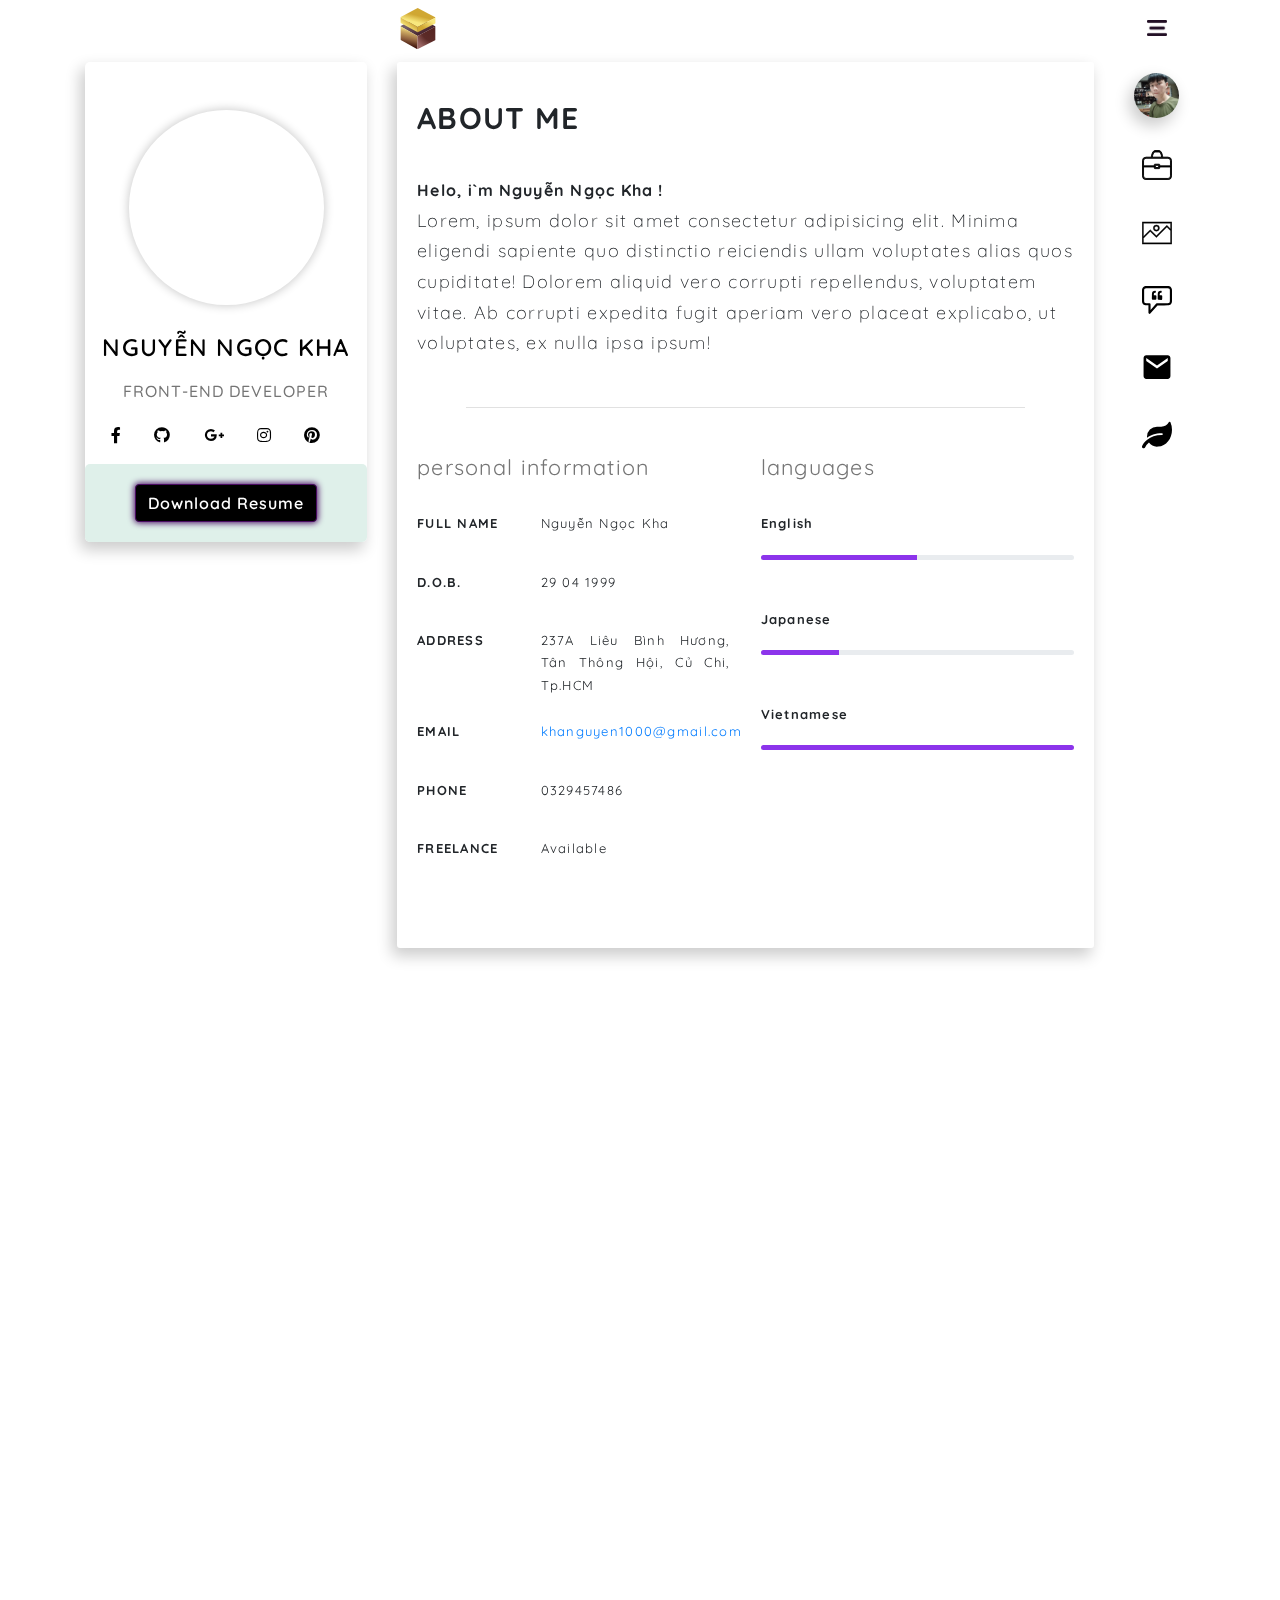
==== commit aa28a49d: "update" ====
--- a/resume/index.html
+++ b/resume/index.html
@@ -555,14 +555,14 @@
         new WOW().init();
     </script> -->
     <!-- aos js library -->
-    <script src="./js/aos.js"></script>
+    <script type="text/javascript" src="./js/aos.js"></script>
     <script>
         new AOS.init();
     </script>
     <!-- iostope js library-->
-    <script src="./vendor/isotope/isotope.min.js"></script>
-
-    <script src="./js/main.js"></script>
+    <script type="text/javascript" src="./vendor/isotope/isotope.min.js"></script>
+
+    <script type="text/javascript" src="./js/main.js"></script>
 </body>
 
 </html>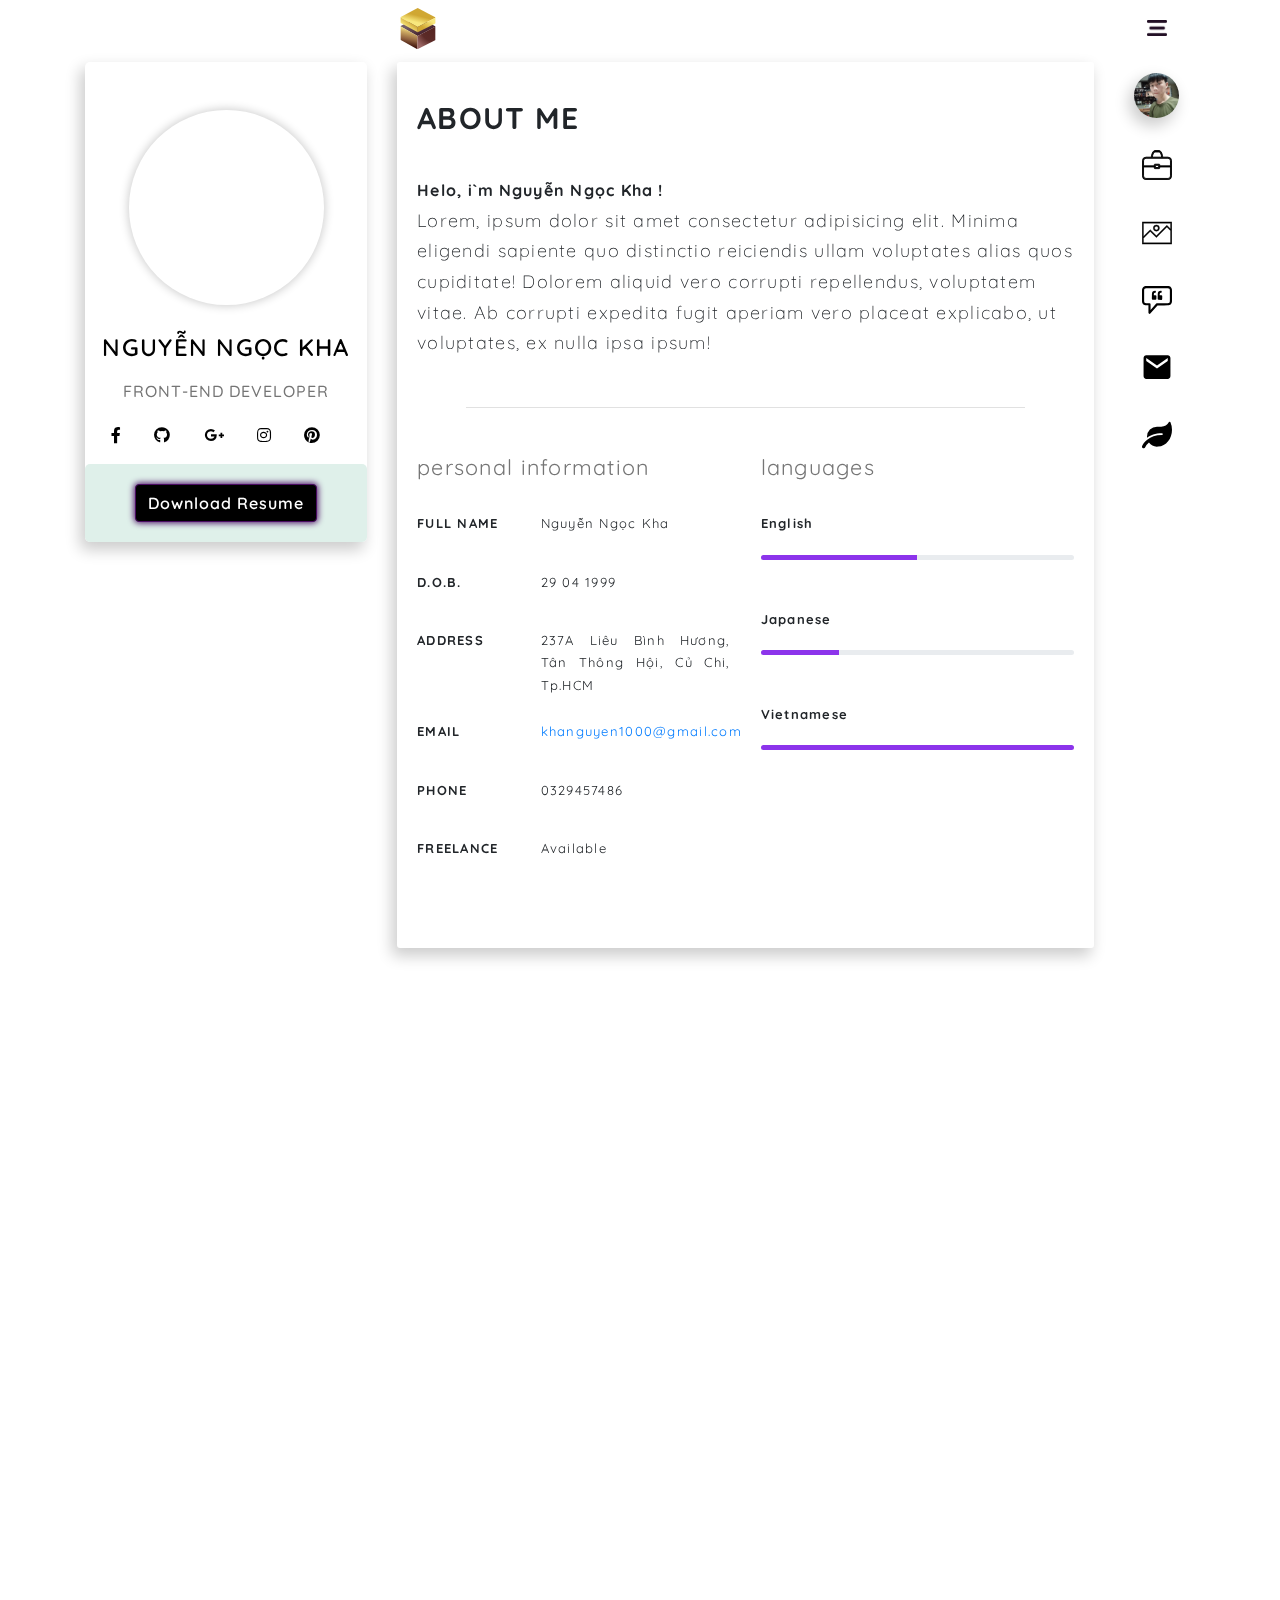
==== commit 85ae51c5: "update" ====
--- a/resume/index.html
+++ b/resume/index.html
@@ -561,7 +561,26 @@
     </script>
     <!-- iostope js library-->
     <script type="text/javascript" src="./vendor/isotope/isotope.min.js"></script>
-
+    <script type="text/javascript">
+        $(document).ready(function () {
+            let $btns = $('#duAn_portfolio .btn-group button');
+            $('#duAn_portfolio .grid').isotope({
+                percentPosition: true,
+                filter: '*',
+            });
+            $btns.click(function (e) {
+                $('#duAn_portfolio .btn-group button').removeClass('active');
+                e.target.classList.add("active");
+                let selector = $(e.target).attr('data-filter');
+                $('#duAn_portfolio .grid').isotope({
+                    filter: selector,
+                    percentPosition: true,
+                    itemSelector: '.element-item',
+                });
+                return false;
+            });
+        })
+    </script>
     <script type="text/javascript" src="./js/main.js"></script>
 </body>
 
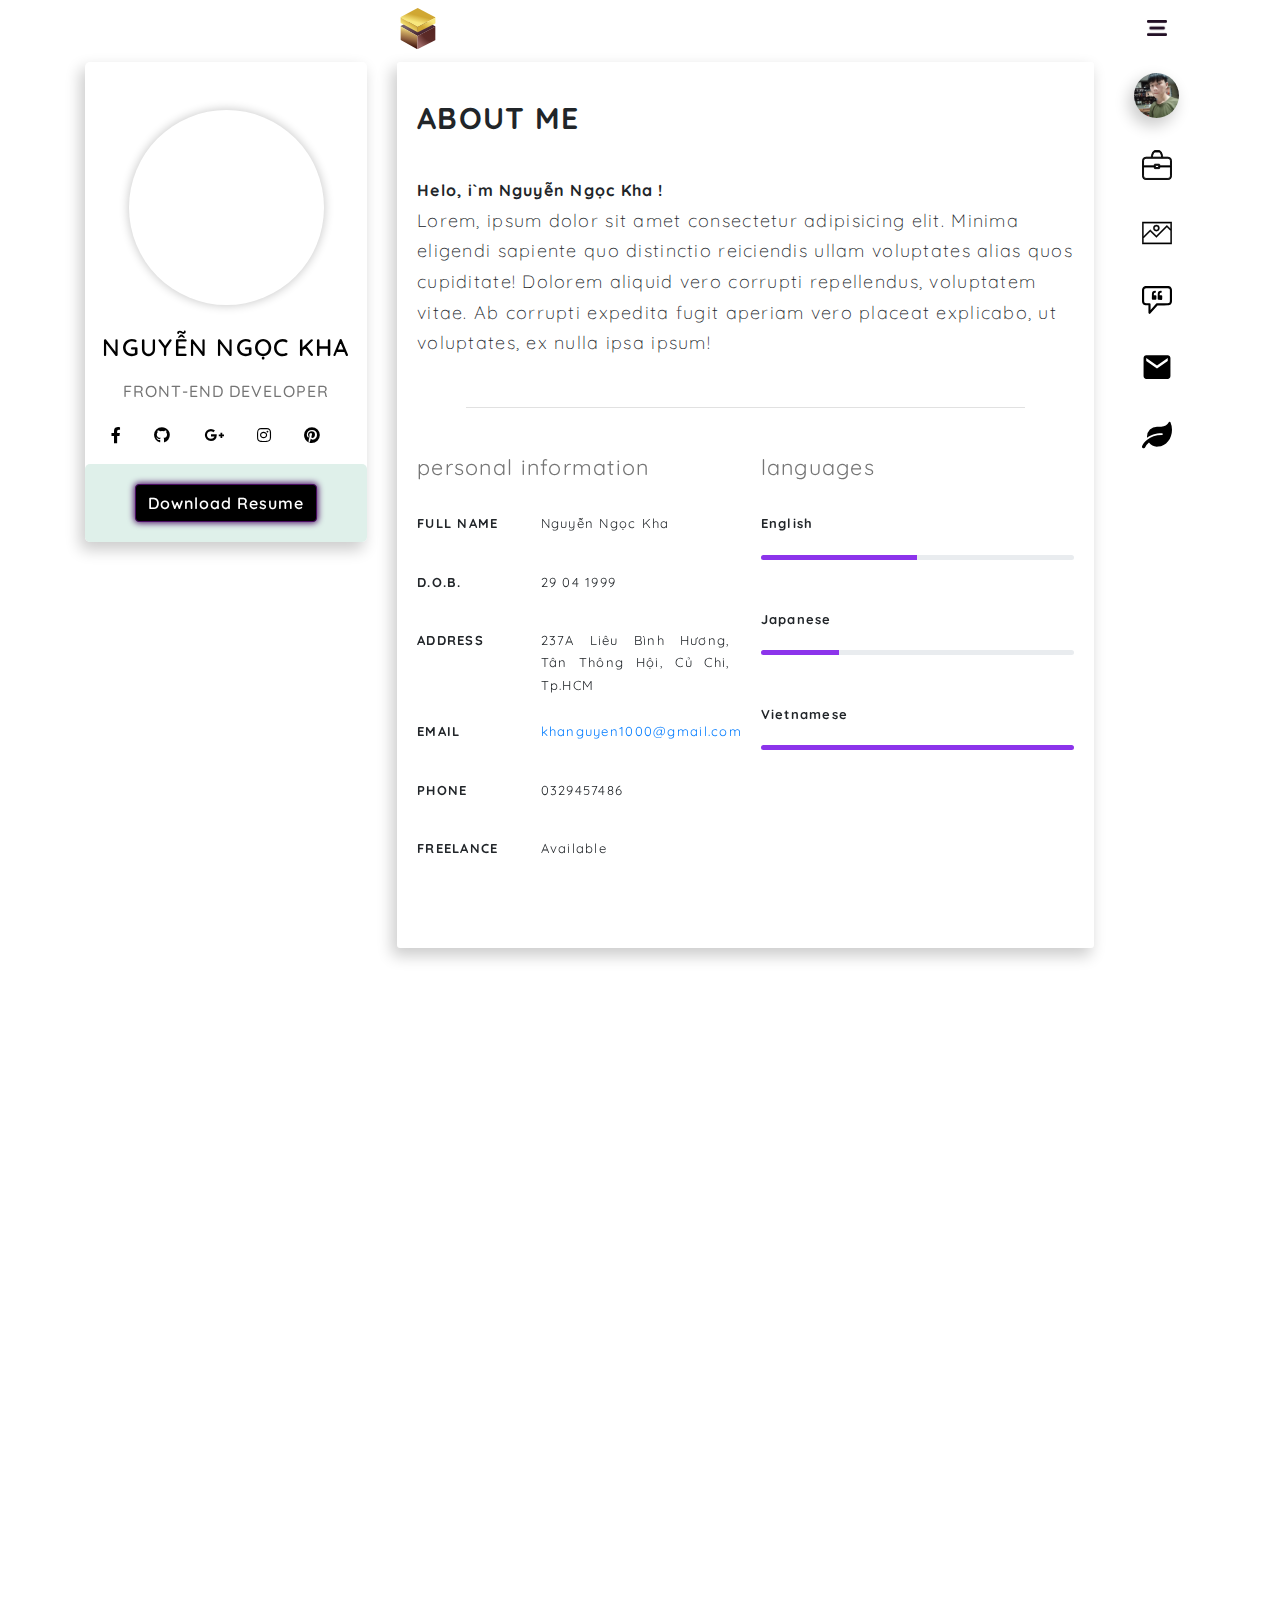
==== commit 081fda6c: "update" ====
--- a/resume/index.html
+++ b/resume/index.html
@@ -142,7 +142,7 @@
                 </div>
             </div>
             <div class=" group_content_body">
-                <section id="About" class="paper" data-aos="fade-up" data-aos-delay="300" data-aos-once="true">
+                <section id="About" class="paper">
                     <div id="gioiThieu">
                         <div class="titlePaper">About Me</div>
                         <b class="my-1 text_Medium">
@@ -220,7 +220,7 @@
                     </div>
 
                 </section>
-                <section id="kinhNghiem" class="paper" data-aos="fade-up" data-aos-delay="300" data-aos-once="true">
+                <section id="kinhNghiem" class="paper" data-aos="fade-up" data-aos-delay="200" data-aos-once="true">
                     <div class="titlePaper">Work experience</div>
                     <div class="experience">
                         <div id="state-end-date" class="experience-box">
@@ -262,7 +262,7 @@
                     </div>
 
                 </section>
-                <section id="duAn_portfolio" class="paper" data-aos="fade-up" data-aos-delay="300" data-aos-once="true">
+                <section id="duAn_portfolio" class="paper" data-aos="fade-up" data-aos-delay="200" data-aos-once="true">
                     <div class="titlePaper">PORTFOLIO</div>
                     <div class="btn-group" role="group">
                         <button type="button" class="btn btn-secondary active">All</button>
@@ -270,19 +270,58 @@
                         <button type="button" class="btn btn-secondary" data-filter=".design">Design</button>
                     </div>
                     <div class="row grid">
+
+                        <div class="col-md-6 col-sm-12 element-item photography">
+                            <div class="our-project">
+                                <figure
+                                    class="c4-izmir c4-border-cc-3 c4-image-zoom-out c4-gradient-bottom-right animationScale item">
+                                    <img src="./img/prj-01.jpg" alt="prj-01.jpg">
+                                    <figcaption>
+                                        <div class="project_caption">
+                                            <div class="project_name">#portfolio1</div>
+                                            <div class="project_desc">Lorem ipsum dolor sit amet consectetur adipisicing
+                                                elit. Corrupti
+                                                obcaecati, voluptate omnis aspernatur cum quidem totam a dolorem nihil
+                                                quos aut digniss!</div>
+                                            <button class="btn btn-primary btnViewMore">View More</button>
+                                        </div>
+                                    </figcaption>
+                                </figure>
+                            </div>
+                        </div>
                         <div class="col-md-6 col-sm-12 element-item design">
                             <div class="our-project">
                                 <figure
-                                    class="c4-izmir c4-border-cc-3 c4-image-zoom-out c4-gradient-bottom-right animationScale item"
-                                    style="--primary-color: #7303c0;
-                        --secondary-color: #ec38bc; ">
+                                    class="c4-izmir c4-border-vert c4-gradient-top-right c4-image-zoom-in animationScale item"
+                                    style=" --secondary-color: #ec38bc; ">
                                     <img src="./img/prj-04.jpg" alt="prj-04.jpg">
-                                    <figcaption>
-                                        <h3>
-                                            <div>hi</div>
-                                            <dd>kha</dd>
-                                            <button class="btn btn-primary">kha</button>
-                                        </h3>
+                                    <figcaption class="c4-layout-center-center c4-delay-200">
+                                        <div class="project_caption">
+                                            <div class="project_name">#portfolio1</div>
+                                            <div class="project_desc">Lorem ipsum dolor sit amet consectetur adipisicing
+                                                elit. Corrupti
+                                                obcaecati, voluptate omnis aspernatur cum quidem totam a dolorem nihil
+                                                quos aut digniss!</div>
+                                            <button class="btn btn-primary btnViewMore">View More</button>
+                                        </div>
+                                    </figcaption>
+                                </figure>
+                            </div>
+                        </div>
+                        <div class="col-md-6 col-sm-12 element-item photography ">
+                            <div class="our-project">
+                                <figure
+                                    class="c4-izmir c4-border-cc-3 c4-image-zoom-out c4-gradient-bottom-right animationScale item">
+                                    <img src="./img/prj-02.jpg" alt="prj-02.jpg">
+                                    <figcaption class="c4-layout-center-center c4-delay-200">
+                                        <div class="project_caption">
+                                            <div class="project_name">#portfolio1</div>
+                                            <div class="project_desc">Lorem ipsum dolor sit amet consectetur adipisicing
+                                                elit. Corrupti
+                                                obcaecati, voluptate omnis aspernatur cum quidem totam a dolorem nihil
+                                                quos aut digniss!</div>
+                                            <button class="btn btn-primary btnViewMore">View More</button>
+                                        </div>
                                     </figcaption>
                                 </figure>
                             </div>
@@ -290,16 +329,37 @@
                         <div class="col-md-6 col-sm-12 element-item design">
                             <div class="our-project">
                                 <figure
-                                    class="c4-izmir c4-border-cc-3 c4-image-zoom-out c4-gradient-bottom-right animationScale item"
-                                    style="--primary-color: #7303c0;
-                        --secondary-color: #ec38bc; ">
+                                    class="c4-izmir c4-border-vert c4-gradient-top-right c4-image-zoom-in animationScale item"
+                                    style="--primary-color: #7303c0; ">
                                     <img src="./img/prj-05.jpg" alt="prj-05.jpg">
-                                    <figcaption>
-                                        <h3>
-                                            <div>hi</div>
-                                            <dd>kha</dd>
-                                            <button class="btn btn-primary">kha</button>
-                                        </h3>
+                                    <figcaption class="c4-layout-center-center c4-delay-200">
+                                        <div class="project_caption">
+                                            <div class="project_name">#portfolio1</div>
+                                            <div class="project_desc">Lorem ipsum dolor sit amet consectetur adipisicing
+                                                elit. Corrupti
+                                                obcaecati, voluptate omnis aspernatur cum quidem totam a dolorem nihil
+                                                quos aut digniss!</div>
+                                            <button class="btn btn-primary btnViewMore">View More</button>
+                                        </div>
+                                    </figcaption>
+                                </figure>
+                            </div>
+                        </div>
+                        <div class="col-md-6 col-sm-12 element-item photography">
+                            <div class=" our-project">
+                                <figure
+                                    class="c4-izmir c4-border-corners-1 c4-gradient-bottom-left c4-image-zoom-out animationScale item"
+                                    style=" --secondary-color: #ec38bc; ">
+                                    <img src="./img/prj-03.jpg" alt="prj-02.jpg">
+                                    <figcaption class="c4-layout-center-center c4-delay-200">
+                                        <div class="project_caption">
+                                            <div class="project_name">#portfolio1</div>
+                                            <div class="project_desc">Lorem ipsum dolor sit amet consectetur adipisicing
+                                                elit. Corrupti
+                                                obcaecati, voluptate omnis aspernatur cum quidem totam a dolorem nihil
+                                                quos aut digniss!</div>
+                                            <button class="btn btn-primary btnViewMore">View More</button>
+                                        </div>
                                     </figcaption>
                                 </figure>
                             </div>
@@ -307,16 +367,18 @@
                         <div class="col-md-6 col-sm-12 element-item design">
                             <div class="our-project">
                                 <figure
-                                    class="c4-izmir c4-border-cc-3 c4-image-zoom-out c4-gradient-bottom-right animationScale item"
-                                    style="--primary-color: #7303c0;
-                        --secondary-color: #ec38bc; ">
+                                    class="c4-izmir c4-border-vert c4-gradient-top c4-image-zoom-in animationScale item"
+                                    style="--primary-color: #7303c0;">
                                     <img src="./img/prj-06.jpg" alt="prj-06.jpg">
-                                    <figcaption>
-                                        <h3>
-                                            <div>hi</div>
-                                            <dd>kha</dd>
-                                            <button class="btn btn-primary">kha</button>
-                                        </h3>
+                                    <figcaption class="c4-layout-center-center c4-delay-200">
+                                        <div class="project_caption">
+                                            <div class="project_name">#portfolio1</div>
+                                            <div class="project_desc">Lorem ipsum dolor sit amet consectetur adipisicing
+                                                elit. Corrupti
+                                                obcaecati, voluptate omnis aspernatur cum quidem totam a dolorem nihil
+                                                quos aut digniss!</div>
+                                            <button class="btn btn-primary btnViewMore">View More</button>
+                                        </div>
                                     </figcaption>
                                 </figure>
                             </div>
@@ -324,67 +386,17 @@
                         <div class="col-md-6 col-sm-12 element-item design">
                             <div class="our-project">
                                 <figure
-                                    class="c4-izmir c4-border-cc-3 c4-image-zoom-out c4-gradient-bottom-right animationScale item"
-                                    style="--primary-color: #7303c0;
-                        --secondary-color: #ec38bc; ">
+                                    class="c4-izmir c4-border-cc-3 c4-image-zoom-out c4-gradient-bottom-right animationScale item">
                                     <img src="./img/prj-01.jpg" alt="prj-01.jpg">
-                                    <figcaption>
-                                        <h3>
-                                            <div>hi</div>
-                                            <dd>kha</dd>
-                                            <button class="btn btn-primary">kha</button>
-                                        </h3>
-                                    </figcaption>
-                                </figure>
-                            </div>
-                        </div>
-                        <div class="col-md-6 col-sm-12 element-item photography">
-                            <div class="our-project">
-                                <figure
-                                    class="c4-izmir c4-border-cc-3 c4-image-zoom-out c4-gradient-bottom-right animationScale item"
-                                    style="--primary-color: #7303c0;
-                        --secondary-color: #ec38bc; ">
-                                    <img src="./img/prj-01.jpg" alt="prj-01.jpg">
-                                    <figcaption>
-                                        <h3>
-                                            <div>hi</div>
-                                            <dd>kha</dd>
-                                            <button class="btn btn-primary">kha</button>
-                                        </h3>
-                                    </figcaption>
-                                </figure>
-                            </div>
-                        </div>
-                        <div class="col-md-6 col-sm-12 element-item photography ">
-                            <div class="our-project">
-                                <figure
-                                    class="c4-izmir c4-border-cc-3 c4-image-zoom-out c4-gradient-bottom-right animationScale item"
-                                    style="--primary-color: #7303c0;
-                        --secondary-color: #ec38bc; ">
-                                    <img src="./img/prj-02.jpg" alt="prj-02.jpg">
-                                    <figcaption>
-                                        <h3>
-                                            <div>hi</div>
-                                            <dd>kha</dd>
-                                            <button class="btn btn-primary">kha</button>
-                                        </h3>
-                                    </figcaption>
-                                </figure>
-                            </div>
-                        </div>
-                        <div class="col-md-6 col-sm-12 element-item photography">
-                            <div class=" our-project">
-                                <figure
-                                    class="c4-izmir c4-border-cc-3 c4-image-zoom-out c4-gradient-bottom-right animationScale item"
-                                    style="--primary-color: #7303c0;
-                        --secondary-color: #ec38bc; ">
-                                    <img src="./img/prj-03.jpg" alt="prj-02.jpg">
-                                    <figcaption>
-                                        <h3>
-                                            <div>hi</div>
-                                            <dd>kha</dd>
-                                            <button class="btn btn-primary">kha</button>
-                                        </h3>
+                                    <figcaption class="c4-layout-center-center c4-delay-200">
+                                        <div class="project_caption">
+                                            <div class="project_name">#portfolio1</div>
+                                            <div class="project_desc">Lorem ipsum dolor sit amet consectetur adipisicing
+                                                elit. Corrupti
+                                                obcaecati, voluptate omnis aspernatur cum quidem totam a dolorem nihil
+                                                quos aut digniss!</div>
+                                            <button class="btn btn-primary btnViewMore">View More</button>
+                                        </div>
                                     </figcaption>
                                 </figure>
                             </div>
--- a/resume/css/style.css
+++ b/resume/css/style.css
@@ -296,8 +296,38 @@
       color: #010101;
       font-weight: 700; }
 #duAn_portfolio .grid .element-item {
-  --primary-color: #4ca2cd;
-  --secondary-color: #65af6f; }
+  padding: 0 5px; }
+  #duAn_portfolio .grid .element-item .item {
+    --primary-color: #4a0c62;
+    --secondary-color: #8c34eb; }
+  #duAn_portfolio .grid .element-item .our-project figure figcaption .project_caption {
+    color: #ffffff;
+    font-size: 14px;
+    line-height: 27px;
+    text-transform: capitalize;
+    text-align: center; }
+    #duAn_portfolio .grid .element-item .our-project figure figcaption .project_caption .project_name {
+      font-weight: 700; }
+    #duAn_portfolio .grid .element-item .our-project figure figcaption .project_caption .project_desc {
+      color: #ffffff;
+      font-size: 12px;
+      line-height: 20px;
+      text-align: justify;
+      letter-spacing: 0.5px; }
+    #duAn_portfolio .grid .element-item .our-project figure figcaption .project_caption .btnViewMore {
+      background: transparent;
+      border: 1px solid #fff;
+      color: #fff;
+      font-size: 14px;
+      font-weight: 600;
+      margin-top: 5px;
+      line-height: 13px;
+      text-transform: capitalize;
+      letter-spacing: 1px; }
+      #duAn_portfolio .grid .element-item .our-project figure figcaption .project_caption .btnViewMore:hover {
+        background: #8c34eb;
+        border: 1px solid #8c34eb;
+        box-shadow: 0 0 10px #8c34eb, 0 0 40px #8c34eb, 0 0 80px #8c34eb; }
 
 #componentInfoCard {
   width: 282px; }
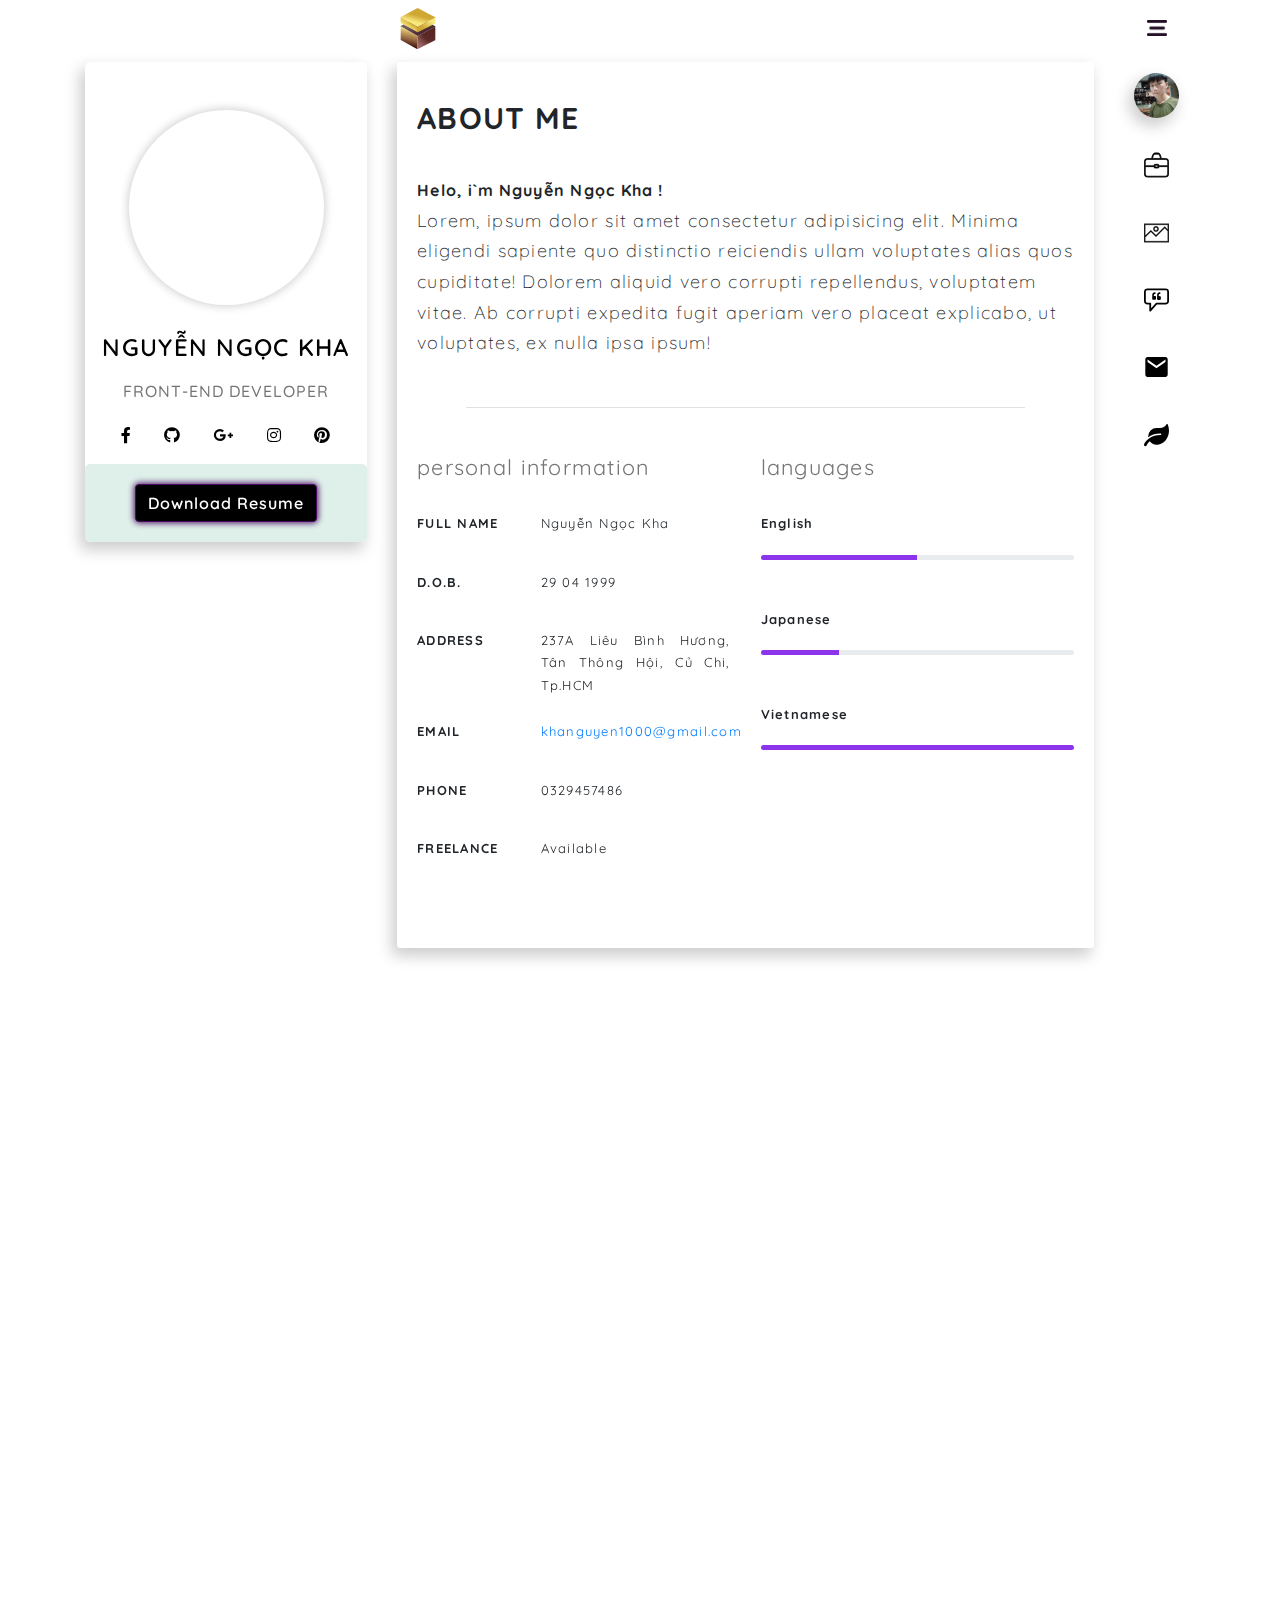
==== commit 587e0c01: "update" ====
--- a/resume/index.html
+++ b/resume/index.html
@@ -11,8 +11,8 @@
     <!-- Bootstrap CSS -->
     <link rel="stylesheet" href="./css/bootstrap.min.css">
     <!-- Slick CSS -->
-    <link rel="stylesheet" href="./plugins/slick/slick.css">
-    <link rel="stylesheet" href="./plugins/slick/slick-theme.css">
+    <link rel="stylesheet" href="./plugins/slick-1.8.1/slick/slick.css">
+    <link rel="stylesheet" href="./plugins/slick-1.8.1/slick/slick-theme.css">
     <!-- Venobox -->
     <link rel="stylesheet" href="./plugins/venobox/venobox.min.css" type="text/css" media="screen">
     <!-- font family -->
@@ -24,38 +24,150 @@
     <link rel="stylesheet" href="./css/aos.css">
     <!-- izmir -->
     <link rel="stylesheet" href="./css/izmir.min.css">
+    <!-- animation -->
+    <link rel="stylesheet" href="https://cdnjs.cloudflare.com/ajax/libs/animate.css/3.5.2/animate.min.css">
     <!-- css -->
     <link rel="stylesheet" href="./css/style.css">
 </head>
 
 <body id="body">
+    <!--------------------- modalViewMore--------------------->
+    <!-- #region ModalViewMore -->
+    <div class="modal" id="ModalViewMore">
+        <div class="modal-dialog modal-dialog-centered">
+            <div class="modal-content">
+                <div class="row">
+                    <div id="project" class="col-md-7 col-12">
+                        <div class="slick__carousel imgCarousel">
+                            <div class="imgCarousel_content">
+                                <img src="./img/prj-01.jpg" alt="prj-01.jpg" />
+
+                            </div>
+                            <div class="imgCarousel_content">
+                                <img src="./img/prj-01.jpg" alt="prj-01.jpg" />
+
+                            </div>
+                            <div class="imgCarousel_content">
+                                <img src="./img/prj-01.jpg" alt="prj-01.jpg" />
+
+                            </div>
+                            <div class="imgCarousel_content">
+                                <img src="./img/prj-01.jpg" alt="prj-01.jpg" />
+
+                            </div>
+                        </div>
+                    </div>
+                    <div class="col-md-5 col-12">
+                        <div id="projectName" class="h5 title">
+                            RS Project
+                        </div>
+                        <div id="skill" class="textMult">
+                            design / development
+                        </div>
+                        <div id="desc_time">
+                            <dl>
+                                <div class="dl-horizontal">
+                                    <dt>Date:</dt>
+                                    <dd>11 Jan 2012</dd>
+                                </div>
+                                <div class="dl-horizontal">
+                                    <dt>Site link:</dt>
+                                    <dd><a href="www.sitedomen.com">www.sitedomen.com</a></dd>
+                                </div>
+
+                                <div class="dl-horizontal">
+                                    <dt>Client:</dt>
+                                    <dd>11 Jan 2012</dd>
+                                </div>
+
+                            </dl>
+                        </div>
+                        <div id="desc_content">
+                            <p>About 64% of all on-line teens say that do things online that they wouldn’t want
+                                their
+                                parents to know about. 11% of all adult internet users visit dating websites and
+                                spend their
+                                time in chatrooms.</p>
+                        </div>
+                        <div id="img_project_ref">
+                            <div class="slick__project">
+                                <div class="imgCarousel_content">
+                                    <img src="./img/prj-01.jpg" alt="prj-01.jpg" />
+
+                                </div>
+                                <div class="imgCarousel_content">
+                                    <img src="./img/prj-01.jpg" alt="prj-01.jpg" />
+
+                                </div>
+                                <div class="imgCarousel_content">
+                                    <img src="./img/prj-01.jpg" alt="prj-01.jpg" />
+
+                                </div>
+                                <div class="imgCarousel_content">
+                                    <img src="./img/prj-01.jpg" alt="prj-01.jpg" />
+
+                                </div>
+                                <div class="imgCarousel_content">
+                                    <img src="./img/prj-01.jpg" alt="prj-01.jpg" />
+
+                                </div>
+                                <div class="imgCarousel_content">
+                                    <img src="./img/prj-01.jpg" alt="prj-01.jpg" />
+
+                                </div>
+                                <div class="imgCarousel_content">
+                                    <img src="./img/prj-01.jpg" alt="prj-01.jpg" />
+
+                                </div>
+                                <div class="imgCarousel_content">
+                                    <img src="./img/prj-01.jpg" alt="prj-01.jpg" />
+
+                                </div>
+                            </div>
+                        </div>
+                    </div>
+                </div>
+
+            </div>
+        </div>
+        <!-- #endregion -->
+
+    </div>
     <div class="container">
         <header>
-            <div id="mySidenav" class=" sidenav">
-                <div class="bgSidenav" onclick="closeNav()"></div>
-                <div id="componentInfoCard">
-                    <div class="w-100 text-center mt-5 mb-4 px-3">
-                        <div><img src="./img/avatar.jpg" alt="avatar" class="avatar"></div>
-                    </div>
-                    <div class="hoTen"></div>
-                    <div class="ChucDanh"></div>
-                    <ul class="nav listSocial">
-                        <li class="nav-item">
-                            <div id="fackbooklink" class="nav-link "><span class="fab fa-facebook-f"></span></div>
-                        </li>
-                        <li class="nav-item">
-                            <div id="linkGithub" class="nav-link " href="#"><span class="fab fa-github"></span>
-                            </div>
-                        </li>
-                        <li class="nav-item"><a class="nav-link " href="#"><span
-                                    class="fab fa-google-plus-g"></span></a></li>
-                        <li class="nav-item"><a class="nav-link " href="#"><span class="fab fa-instagram"></span></a>
-                        </li>
-                        <li class="nav-item"><a class="nav-link " href="#"><span class="fab fa-pinterest"></span></a>
-                        </li>
-                    </ul>
+            <div id="mySidenav" class="modal fade modal-right" tabindex="-1" role="dialog">
+                <div class="modal-dialog" role="document">
+                    <div class="modal-content">
+                        <button type="button" class="btnClose" data-dismiss="modal" aria-label="Close">
+                            <span aria-hidden="true">&times;</span>
+                        </button>
+                        <div id="componentInfoCard">
+                            <div class="w-100 text-center mt-5 mb-4 px-3">
+                                <div><img src="./img/avatar.jpg" alt="avatar" class="avatar"></div>
+                            </div>
+                            <div class="hoTen"></div>
+                            <div class="ChucDanh"></div>
+                            <ul class="nav listSocial">
+                                <li class="nav-item">
+                                    <div id="fackbooklink" class="nav-link "><span class="fab fa-facebook-f"></span>
+                                    </div>
+                                </li>
+                                <li class="nav-item">
+                                    <div id="linkGithub" class="nav-link " href="#"><span class="fab fa-github"></span>
+                                    </div>
+                                </li>
+                                <li class="nav-item"><a class="nav-link " href="#"><span
+                                            class="fab fa-google-plus-g"></span></a></li>
+                                <li class="nav-item"><a class="nav-link " href="#"><span
+                                            class="fab fa-instagram"></span></a>
+                                </li>
+                                <li class="nav-item"><a class="nav-link " href="#"><span
+                                            class="fab fa-pinterest"></span></a>
+                                </li>
+                            </ul>
+                        </div>
+                    </div>
                 </div>
-
             </div>
             <nav id="header" class="container-sm">
                 <ul class="nav justify-content-end navBar">
@@ -100,7 +212,7 @@
                     </li>
                     <li class="nav-item">
                         <a class="nav-link " href="#">
-                            <button class="btn btn-primary colapseButton" onclick="openNav()">
+                            <button class="btn btn-primary colapseButton" data-toggle="modal" data-target="#mySidenav">
                                 <img src="./img/conslapeIcon.jpg" alt="conslapeIcon">
                             </button>
                         </a>
@@ -265,9 +377,10 @@
                 <section id="duAn_portfolio" class="paper" data-aos="fade-up" data-aos-delay="200" data-aos-once="true">
                     <div class="titlePaper">PORTFOLIO</div>
                     <div class="btn-group" role="group">
-                        <button type="button" class="btn btn-secondary active">All</button>
-                        <button type="button" class="btn btn-secondary" data-filter=".photography">Photography</button>
-                        <button type="button" class="btn btn-secondary" data-filter=".design">Design</button>
+                        <button type="button" class="btn btn-secondary textMult active">All</button>
+                        <button type="button" class="btn btn-secondary textMult"
+                            data-filter=".photography">Photography</button>
+                        <button type="button" class="btn btn-secondary textMult" data-filter=".design">Design</button>
                     </div>
                     <div class="row grid">
 
@@ -283,7 +396,8 @@
                                                 elit. Corrupti
                                                 obcaecati, voluptate omnis aspernatur cum quidem totam a dolorem nihil
                                                 quos aut digniss!</div>
-                                            <button class="btn btn-primary btnViewMore">View More</button>
+                                            <button class="btn btn-primary btnViewMore" data-toggle="modal"
+                                                data-target="#ModalViewMore">View More</button>
                                         </div>
                                     </figcaption>
                                 </figure>
@@ -292,7 +406,7 @@
                         <div class="col-md-6 col-sm-12 element-item design">
                             <div class="our-project">
                                 <figure
-                                    class="c4-izmir c4-border-vert c4-gradient-top-right c4-image-zoom-in animationScale item"
+                                    class="c4-izmir c4-border-corners-1 c4-gradient-bottom-left c4-image-zoom-out animationScale item"
                                     style=" --secondary-color: #ec38bc; ">
                                     <img src="./img/prj-04.jpg" alt="prj-04.jpg">
                                     <figcaption class="c4-layout-center-center c4-delay-200">
@@ -329,7 +443,7 @@
                         <div class="col-md-6 col-sm-12 element-item design">
                             <div class="our-project">
                                 <figure
-                                    class="c4-izmir c4-border-vert c4-gradient-top-right c4-image-zoom-in animationScale item"
+                                    class="c4-izmir c4-border-corners-1 c4-gradient-bottom-left c4-image-zoom-out animationScale item"
                                     style="--primary-color: #7303c0; ">
                                     <img src="./img/prj-05.jpg" alt="prj-05.jpg">
                                     <figcaption class="c4-layout-center-center c4-delay-200">
@@ -367,7 +481,7 @@
                         <div class="col-md-6 col-sm-12 element-item design">
                             <div class="our-project">
                                 <figure
-                                    class="c4-izmir c4-border-vert c4-gradient-top c4-image-zoom-in animationScale item"
+                                    class="c4-izmir c4-border-corners-1 c4-gradient-bottom-left c4-image-zoom-out animationScale item"
                                     style="--primary-color: #7303c0;">
                                     <img src="./img/prj-06.jpg" alt="prj-06.jpg">
                                     <figcaption class="c4-layout-center-center c4-delay-200">
@@ -410,23 +524,25 @@
             <!-- #region Group tool -->
             <div id="groupTool">
                 <dl class="toolItem">
-                    <a href="#" data-trigger="hover" data-container="body" data-toggle="popover" data-placement="left"
-                        html=true data-content="home">
+                    <button type="button" class="navItem" onclick="handleScrollto('body')" data-trigger="hover"
+                        data-container="body" data-toggle="popover" data-placement="left" html=true data-content="home">
                         <img src='./img/avatar.jpg' alt="avatarUser" class="icon avatarUser">
-                    </a>
+                    </button>
                 </dl>
                 <dl class="toolItem ">
-                    <a href="#kinhNghiem" data-trigger="hover" data-container="body" data-toggle="popover"
-                        data-placement="left" html=true data-content="experience">
+                    <button type="button" class="navItem" onclick="handleScrollto('kinhNghiem')" data-trigger="hover"
+                        data-container="body" data-toggle="popover" data-placement="left" html=true
+                        data-content="experience">
                         <svg xmlns="http://www.w3.org/2000/svg" width="66" height="66" viewBox="0 0 66 66" class="icon">
                             <path id="experienceIcon"
                                 d="M56.1,12.2H44.51v-.245c0-4.443-3.35-14.531-7.71-14.531H27.39c-4.36,0-7.89,10.1-7.89,14.531V12.2H7.9A7.987,7.987,0,0,0,0,20.249V53.371a7.981,7.981,0,0,0,7.9,8.051H56.1A7.981,7.981,0,0,0,64,53.371V20.249A7.981,7.981,0,0,0,56.1,12.2Zm-34.24-.245C21.86,8.844,24.34.821,27.39.821H36.8c3.05,0,5.33,8.024,5.33,11.132V12.2H21.86ZM7.9,14.613H56.1a5.589,5.589,0,0,1,5.53,5.636V31.337H37.98V28.9a1.194,1.194,0,0,0-1.18-1.2H27.22a1.187,1.187,0,0,0-1.18,1.2v2.436H2.37V20.249A5.589,5.589,0,0,1,7.9,14.613Zm27.71,15.5v4.861H28.4V30.114Zm20.49,28.9H7.9a5.589,5.589,0,0,1-5.53-5.636V33.752H26.02v2.436a1.187,1.187,0,0,0,1.18,1.2h9.58a1.194,1.194,0,0,0,1.18-1.2V33.752H61.61V53.371A5.568,5.568,0,0,1,56.1,59.017Z"
                                 transform="translate(1 3.578)" stroke="#000" stroke-width="2" />
                         </svg>
-                    </a>
+                    </button>
                 </dl>
-                <dl class="toolItem "><a href="#duAn_portfolio" data-trigger="hover" data-container="body"
-                        data-toggle="popover" data-placement="left" html=true data-content="portfolio">
+                <dl class="toolItem "><button type="button" class="navItem" onclick="handleScrollto('duAn_portfolio')"
+                        data-trigger="hover" data-container="body" data-toggle="popover" data-placement="left" html=true
+                        data-content="portfolio">
                         <svg xmlns="http://www.w3.org/2000/svg" width="74.563" height="56.172"
                             viewBox="0 0 74.563 56.172" class="icon">
                             <g id="portfolioIcon" transform="translate(-0.5 -6.5)">
@@ -439,10 +555,10 @@
                             </g>
                         </svg>
 
-                    </a></dl>
-                <dl class="toolItem "><a href="#" data-trigger="hover" data-container="body" data-toggle="popover"
-                        data-placement="left" html=true data-content="references"><svg
-                            xmlns="http://www.w3.org/2000/svg" width="76.769" height="71.292"
+                    </button></dl>
+                <dl class="toolItem "><button type="button" class="navItem" onclick="handleScrollto('body')"
+                        data-trigger="hover" data-container="body" data-toggle="popover" data-placement="left" html=true
+                        data-content="references"><svg xmlns="http://www.w3.org/2000/svg" width="76.769" height="71.292"
                             viewBox="0 0 76.769 71.292" class="icon">
                             <g id="referencesIcon" transform="translate(-1284 -494.509)">
                                 <g id="layer1" transform="translate(1284 494.509)">
@@ -455,20 +571,22 @@
                                     transform="matrix(1, 0.017, -0.017, 1, 1310.093, 474.302)" />
                             </g>
                         </svg>
-                    </a></dl>
-                <dl class="toolItem "><a href="#" data-trigger="hover" data-container="body" data-toggle="popover"
-                        data-placement="left" html=true data-content="contact"><svg id="contactIcon"
-                            xmlns="http://www.w3.org/2000/svg" width="76.771" height="76.77" viewBox="0 0 76.771 76.77"
-                            class="icon">
+                    </button></dl>
+                <dl class="toolItem ">
+                    <button type="button" class="navItem" onclick="handleScrollto('body')" data-trigger="hover"
+                        data-container="body" data-toggle="popover" data-placement="left" html=true
+                        data-content="contact"><svg id="contactIcon" xmlns="http://www.w3.org/2000/svg" width="76.771"
+                            height="76.77" viewBox="0 0 76.771 76.77" class="icon">
                             <path id="Path_263" data-name="Path 263"
                                 d="M65.893,8H10.877c-3.8,0-6.843,3.4-6.843,7.6L4,61.174c0,4.2,3.077,7.6,6.877,7.6H65.893c3.8,0,6.877-3.4,6.877-7.6V15.6C72.77,11.4,69.693,8,65.893,8Zm0,15.193L38.385,42.183,10.877,23.193V15.6L38.385,34.587,65.893,15.6Z"
                                 transform="translate(0)" />
                             <path id="Path_264" data-name="Path 264" d="M0,0H76.77V76.77H0Z" fill="none" />
                         </svg>
-                    </a>
+                    </button>
                 </dl>
-                <dl class="toolItem "><a href="#" data-trigger="hover" data-container="body" data-toggle="popover"
-                        data-placement="left" html=true data-content="blog">
+                <dl class="toolItem ">
+                    <button type="button" class="navItem" onclick="handleScrollto('body')" data-trigger="hover"
+                        data-container="body" data-toggle="popover" data-placement="left" html=true data-content="blog">
                         <svg xmlns="http://www.w3.org/2000/svg" width="77.985" height="69.336"
                             viewBox="0 0 77.985 69.336" class="icon">
                             <path id="blogIcon"
@@ -476,7 +594,7 @@
                                 transform="translate(-0.055 0.024)" />
                         </svg>
 
-                    </a></dl>
+                    </button></dl>
             </div>
             <!-- #endregion -->
 
@@ -492,52 +610,12 @@
     <script type="text/javascript" src="./plugins/jquery/jquery-3.5.1.min.js"></script>
     <!-- boostrap.bundle.min.js included popper.min.js and bootstrap.min.js -->
     <script type="text/javascript" src="./js/bootstrap.bundle.min.js"></script>
-    <script type="text/javascript" src="./plugins/slick/slick.min.js"></script>
-    <!-- <script src="https://unpkg.com/sweetalert/dist/sweetalert.min.js"></script> -->
-    <!--venobox -->
-    <script type="text/javascript" src="./plugins/venobox/venobox.min.js"></script>
-    <!-- function open side navbar -->
-    <script>
-        function openNav() {
-            let sidebar = document.getElementById("mySidenav");
-            sidebar.style.display = "block";
-            sidebar.style.transform = "translateX(0)";
-            sidebar.style.opacity = "1";
-            document.getElementById('body').style.overflow = 'hidden';
-
-        }
-
-        function closeNav() {
-            let sidebar = document.getElementById("mySidenav");
-            sidebar.style.display = "block";
-            sidebar.style.transform = "translateX(100%)";
-            sidebar.style.opacity = "0.2";
-            document.getElementById('body').style.overflow = 'auto';
-        }
-    </script>
-    <!-- Slick Carousel -->
+    <script type="text/javascript" src="./plugins/slick-1.8.1/slick/slick.min.js"></script>
+    <!-- <script type="text/javascript" src="./plugins/venobox/venobox.min.js"></script> -->
+    <!-- Owl Carousel -->
     <script>
         $(document).ready(function () {
-            $(".slick__carousel").slick({
-                infinite: true,
-                speed: 500,
-                slidesToShow: 1,
-                slidesToScroll: 1,
-                autoplay: true,
-                dots: true,
-                responsive: [
-                ],
-            });
-            $(".slick-movie").slick({
-                infinite: true,
-                speed: 500,
-                slidesToShow: 1,
-                slidesToScroll: 1,
-                autoplay: false,
-                centerPadding: '15px',
-                responsive: [
-                ],
-            });
+
             $(".venobox").venobox({
                 autoplay: true,
                 overlayColor: 'rgba(29, 28, 28, 0.685)',
@@ -573,7 +651,12 @@
     </script>
     <!-- iostope js library-->
     <script type="text/javascript" src="./vendor/isotope/isotope.min.js"></script>
+
+
+
     <script type="text/javascript">
+
+
         $(document).ready(function () {
             let $btns = $('#duAn_portfolio .btn-group button');
             $('#duAn_portfolio .grid').isotope({
@@ -592,7 +675,28 @@
                 return false;
             });
         })
+
+        $(".slick__carousel").slick({
+            dots: true,
+            arrows: false,
+            speed: 300,
+            slidesToShow: 1,
+            slidesToScroll: 1,
+            autoplay: true,
+            adaptiveHeight: true,
+        });
+        $(".slick__project").slick({
+            dots: true,
+            infinite: false,
+            slidesToShow: 3,
+            slidesToScroll: 3,
+            arrow: false,
+            dots: false,
+            useCSS: true,
+        });
+
     </script>
+    <!-- Custom js  -->
     <script type="text/javascript" src="./js/main.js"></script>
 </body>
 
--- a/resume/css/style.css
+++ b/resume/css/style.css
@@ -57,41 +57,53 @@
 button:hover .btn:active,
 .btn.active {
   outline: 0px !important;
-  box-shadow: none !important; }
-
-header .sidenav {
-  height: 100%;
-  width: 100%;
-  display: none;
-  width: auto;
-  position: fixed;
-  z-index: 1;
-  top: 0;
-  right: 0;
-  bottom: 0;
-  left: 0;
-  overflow-x: hidden;
-  transition: all 0.5s;
-  box-shadow: 1px 0px 3px 1px #00000070; }
-  header .sidenav .bgSidenav {
-    position: absolute;
+  box-shadow: none !important;
+  transition: all 600ms ease;
+  transition: all var(--transition-duration) ease; }
+
+.slick-initialized .slick-slide {
+  outline: 0px !important; }
+
+.slick-slide img {
+  width: 100%; }
+
+.slick-prev:before,
+.slick-next:before {
+  color: black; }
+
+.slick-slide img {
+  display: block;
+  height: 50%;
+  width: 98%;
+  margin: auto; }
+
+header .modal.modal-right .modal-dialog {
+  max-width: 380px;
+  min-height: calc(100vh - 0);
+  transform: translate(100%, 0);
+  margin: 0 0 0 auto; }
+header .modal.modal-right.show .modal-dialog {
+  transform: translate(15%, 0); }
+header .modal.modal-right .modal-content {
+  height: 100vh;
+  width: 85%;
+  overflow-y: auto; }
+  header .modal.modal-right .modal-content .btnClose {
+    position: fixed;
+    transform: translate(-42px, 5px);
+    z-index: 1200;
     top: 0;
-    left: 0;
-    bottom: 0;
-    right: 0;
-    transition: opacity 0.3s;
-    will-change: opacity;
-    background-color: #000; }
-  header .sidenav #componentInfoCard {
-    width: 282px;
-    position: absolute;
-    right: 0;
-    z-index: 5;
-    background: #fff;
-    top: 0;
-    bottom: 0;
-    transition: transform 0.3s;
-    will-change: transform; }
+    font-size: 23px;
+    font-weight: 700;
+    line-height: 1;
+    color: #000;
+    padding: 5px 12px;
+    opacity: 0.9;
+    border-radius: 50%;
+    border: none;
+    cursor: pointer; }
+  header .modal.modal-right .modal-content #componentInfoCard {
+    width: auto; }
 header #header {
   display: flex;
   justify-content: space-between;
@@ -176,20 +188,24 @@
   margin-top: 0.7rem; }
   #groupTool .toolItem {
     margin-bottom: 2rem; }
-    #groupTool .toolItem a {
-      display: block; }
-      #groupTool .toolItem a .icon {
+    #groupTool .toolItem .navItem {
+      display: block;
+      background: transparent;
+      border: none;
+      cursor: pointer;
+      margin: auto; }
+      #groupTool .toolItem .navItem .icon {
         height: 30px;
-        width: 30px;
+        width: 25px;
         transition: all 0.5s; }
-        #groupTool .toolItem a .icon.avatarUser {
+        #groupTool .toolItem .navItem .icon.avatarUser {
           box-shadow: -4px 7px 15px 1px rgba(0, 0, 0, 0.2);
           height: 45px;
           width: 45px;
           border-radius: 50%; }
-        #groupTool .toolItem a .icon:hover {
+        #groupTool .toolItem .navItem .icon:hover {
           fill: #8c34eb; }
-          #groupTool .toolItem a .icon:hover path {
+          #groupTool .toolItem .navItem .icon:hover path {
             stroke: #8c34eb; }
 
 #kinhNghiem .experience {
@@ -284,11 +300,6 @@
     background: transparent;
     border: none;
     font: normal 500 16px/130px var(--roboto);
-    color: #757575;
-    font-size: 16px;
-    font-weight: 600;
-    line-height: 27px;
-    text-transform: capitalize;
     cursor: pointer; }
     #duAn_portfolio .btn-group button + button {
       padding: 0 1.5rem; }
@@ -363,7 +374,8 @@
     text-transform: uppercase;
     line-height: 1.2; }
   #componentInfoCard .listSocial {
-    padding: 10px; }
+    padding: 10px;
+    justify-content: center; }
     #componentInfoCard .listSocial .nav-item {
       border-radius: 50px; }
       #componentInfoCard .listSocial .nav-item .nav-link .fab {
@@ -373,6 +385,20 @@
         background: #8c34eb; }
         #componentInfoCard .listSocial .nav-item:hover .nav-link .fab {
           color: #fff; }
+
+.title {
+  text-transform: uppercase;
+  font-size: 30px;
+  font-weight: 700;
+  margin-top: 0;
+  margin-bottom: 50px; }
+
+.textMult {
+  color: #757575;
+  font-size: 16px;
+  font-weight: 600;
+  line-height: 27px;
+  text-transform: capitalize; }
 
 .paper {
   border-color: #e1e1e1;
@@ -429,6 +455,37 @@
   .container-sm {
     margin-left: 310px; } }
 
+#ModalViewMore.modal.show .modal-dialog {
+  max-width: none; }
+#ModalViewMore .modal-content {
+  width: 95%;
+  margin: auto;
+  padding: 2rem 3rem; }
+  #ModalViewMore .modal-content .title {
+    margin-bottom: 5px; }
+  #ModalViewMore .modal-content .dl-horizontal {
+    display: flex;
+    align-items: flex-start;
+    justify-content: space-between;
+    font-size: 13px;
+    text-align: justify; }
+    #ModalViewMore .modal-content .dl-horizontal dt {
+      font-weight: 700;
+      float: left;
+      width: 100px;
+      overflow: hidden;
+      clear: left;
+      text-overflow: ellipsis;
+      white-space: nowrap; }
+    #ModalViewMore .modal-content .dl-horizontal dd {
+      width: 100%;
+      margin-left: 10%; }
+  #ModalViewMore .modal-content .imgCarousel .imgCarousel_content img {
+    width: 100vh;
+    height: 100%;
+    max-width: 98%;
+    margin: auto; }
+
 .btn--downloadResume {
   background: #000;
   color: #fff;
@@ -438,7 +495,8 @@
   border-color: #4a0c62;
   box-shadow: 0 0 6px 1px #4a0c62; }
   .btn--downloadResume:hover {
-    background: #4a0c62;
-    border-color: #4a0c62; }
+    background: #8c34eb;
+    border: 1px solid #8c34eb;
+    box-shadow: 0 0 10px #8c34eb, 0 0 30px #8c34eb, 0 0 50px #8c34eb; }
 
 /*# sourceMappingURL=style.css.map */
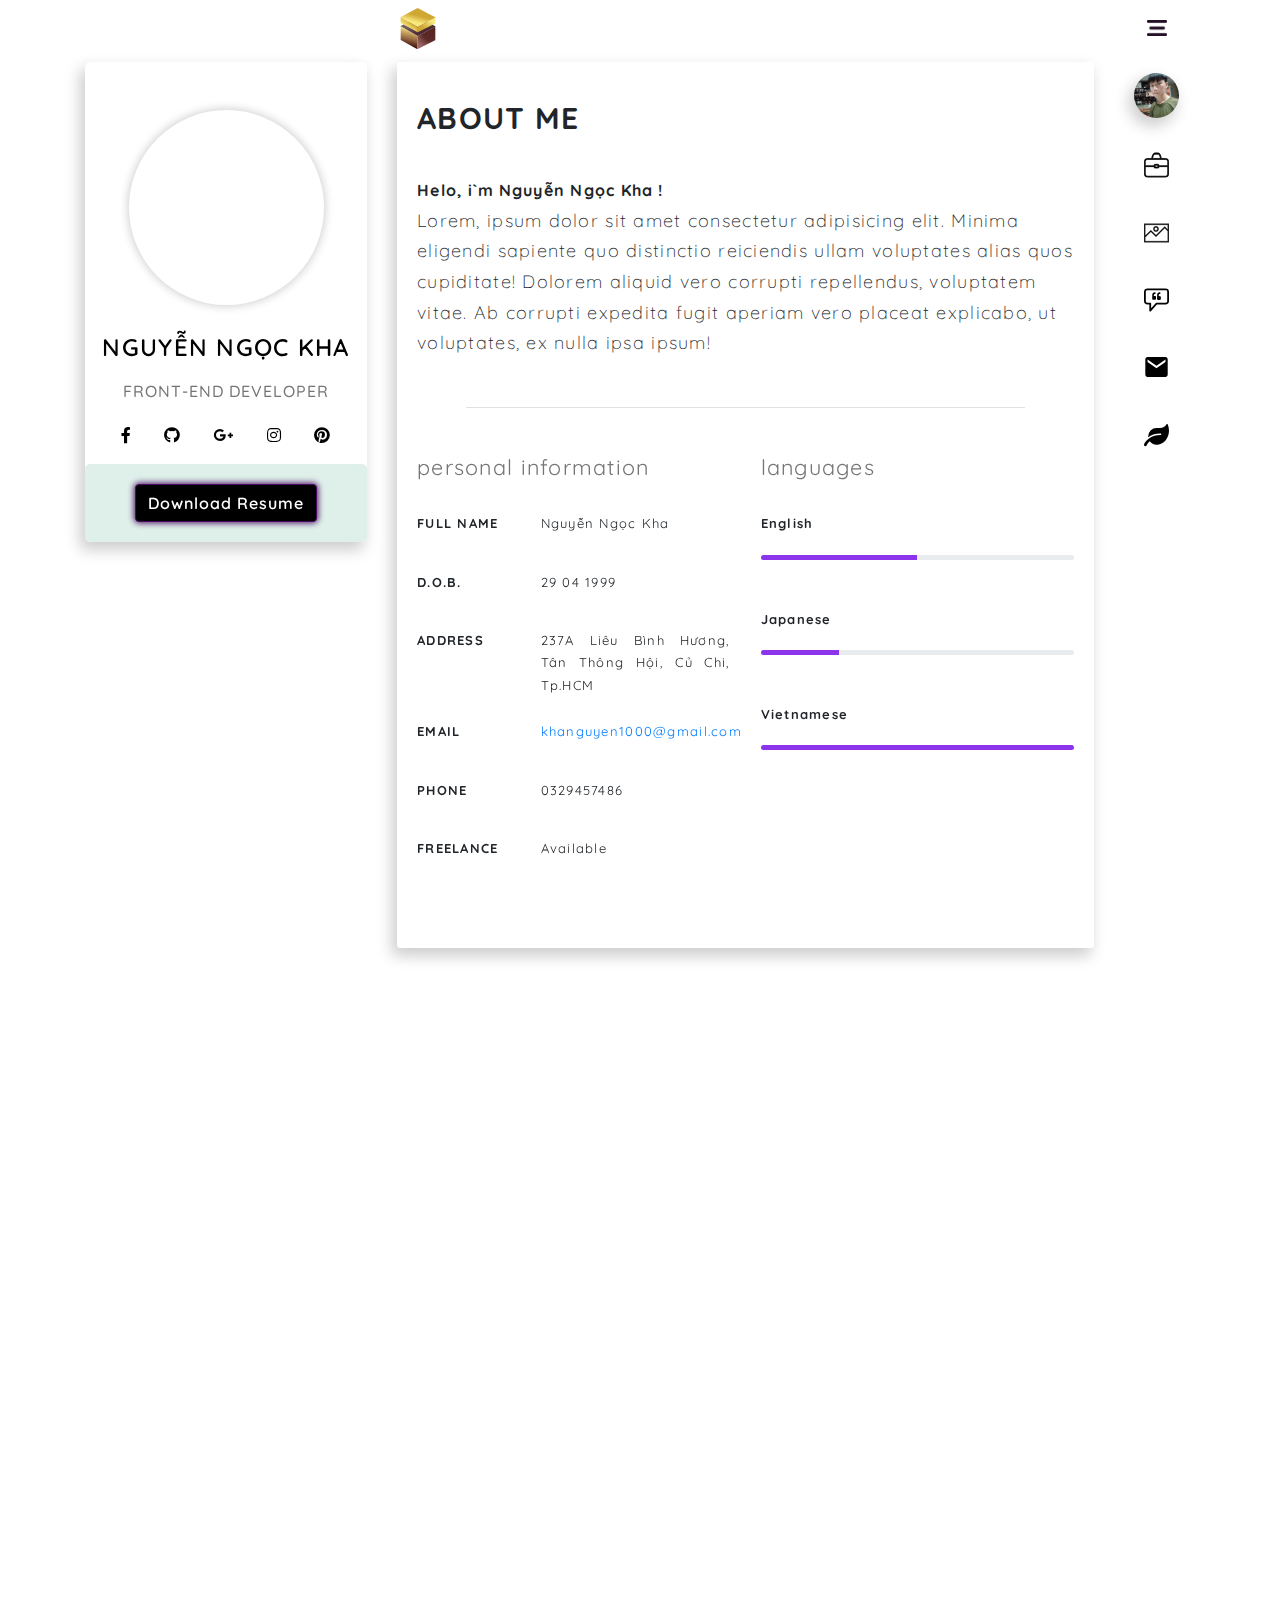
==== commit 8aa51dab: "update" ====
--- a/resume/index.html
+++ b/resume/index.html
@@ -36,28 +36,38 @@
     <div class="modal" id="ModalViewMore">
         <div class="modal-dialog modal-dialog-centered">
             <div class="modal-content">
-                <div class="row">
-                    <div id="project" class="col-md-7 col-12">
-                        <div class="slick__carousel imgCarousel">
+                <div class="row align-items-center" style="height: inherit;">
+                    <div id="project" class="col-xl-7 col-12">
+                        <div class="slick__carousel">
                             <div class="imgCarousel_content">
-                                <img src="./img/prj-01.jpg" alt="prj-01.jpg" />
+                                <div>
+                                    <img src="./img/prj-02.jpg" alt="prj-01.jpg" class="img-fluid" />
+                                </div>
+
 
                             </div>
                             <div class="imgCarousel_content">
-                                <img src="./img/prj-01.jpg" alt="prj-01.jpg" />
+                                <div>
+                                    <img src="./img/prj-01.jpg" alt="prj-01.jpg" class="img-fluid" />
+                                </div>
+
 
                             </div>
                             <div class="imgCarousel_content">
-                                <img src="./img/prj-01.jpg" alt="prj-01.jpg" />
+                                <div>
+                                    <img src="./img/prj-03.jpg" alt="prj-01.jpg" class="img-fluid" />
+                                </div>
 
                             </div>
                             <div class="imgCarousel_content">
-                                <img src="./img/prj-01.jpg" alt="prj-01.jpg" />
+                                <div>
+                                    <img src="./img/prj-04.jpg" alt="prj-01.jpg" class="img-fluid" />
+                                </div>
 
                             </div>
                         </div>
                     </div>
-                    <div class="col-md-5 col-12">
+                    <div class="col-xl-5 col-12">
                         <div id="projectName" class="h5 title">
                             RS Project
                         </div>
@@ -90,39 +100,72 @@
                                 time in chatrooms.</p>
                         </div>
                         <div id="img_project_ref">
-                            <div class="slick__project">
+                            <div class="slick__project row">
                                 <div class="imgCarousel_content">
-                                    <img src="./img/prj-01.jpg" alt="prj-01.jpg" />
+                                    <figure
+                                        class="c4-izmir c4-border-cc-3 c4-image-zoom-out c4-gradient-bottom-right animationScale itemHover">
+                                        <img src="./img/prj-02.jpg" alt="prj-02.jpg">
+                                        <figcaption>
+                                            <div class="project_caption">
+                                                <button class="btn btn-primary btnViewMore" data-toggle="modal"
+                                                    data-target="#ModalViewMore">View</button>
+                                            </div>
+                                        </figcaption>
+                                    </figure>
 
                                 </div>
                                 <div class="imgCarousel_content">
-                                    <img src="./img/prj-01.jpg" alt="prj-01.jpg" />
-
+                                    <figure
+                                        class="c4-izmir c4-border-cc-3 c4-image-zoom-out c4-gradient-bottom-right animationScale itemHover">
+                                        <img src="./img/prj-03.jpg" alt="prj-03.jpg">
+                                        <figcaption>
+                                            <div class="project_caption">
+                                                <button class="btn btn-primary btnViewMore" data-toggle="modal"
+                                                    data-target="#ModalViewMore">View</button>
+                                            </div>
+                                        </figcaption>
+                                    </figure>
                                 </div>
                                 <div class="imgCarousel_content">
-                                    <img src="./img/prj-01.jpg" alt="prj-01.jpg" />
+                                    <figure
+                                        class="c4-izmir c4-border-cc-3 c4-image-zoom-out c4-gradient-bottom-right animationScale itemHover">
+                                        <img src="./img/prj-04.jpg" alt="prj-04.jpg">
+                                        <figcaption>
+                                            <div class="project_caption">
+                                                <button class="btn btn-primary btnViewMore" data-toggle="modal"
+                                                    data-target="#ModalViewMore">View</button>
+                                            </div>
+                                        </figcaption>
+                                    </figure>
 
                                 </div>
                                 <div class="imgCarousel_content">
-                                    <img src="./img/prj-01.jpg" alt="prj-01.jpg" />
+                                    <figure
+                                        class="c4-izmir c4-border-cc-3 c4-image-zoom-out c4-gradient-bottom-right animationScale itemHover">
+                                        <img src="./img/prj-05.jpg" alt="prj-05.jpg">
+                                        <figcaption>
+                                            <div class="project_caption">
+                                                <button class="btn btn-primary btnViewMore" data-toggle="modal"
+                                                    data-target="#ModalViewMore">View</button>
+                                            </div>
+                                        </figcaption>
+                                    </figure>
 
                                 </div>
                                 <div class="imgCarousel_content">
-                                    <img src="./img/prj-01.jpg" alt="prj-01.jpg" />
-
-                                </div>
-                                <div class="imgCarousel_content">
-                                    <img src="./img/prj-01.jpg" alt="prj-01.jpg" />
-
-                                </div>
-                                <div class="imgCarousel_content">
-                                    <img src="./img/prj-01.jpg" alt="prj-01.jpg" />
-
-                                </div>
-                                <div class="imgCarousel_content">
-                                    <img src="./img/prj-01.jpg" alt="prj-01.jpg" />
-
-                                </div>
+                                    <figure
+                                        class="c4-izmir c4-border-cc-3 c4-image-zoom-out c4-gradient-bottom-right animationScale itemHover">
+                                        <img src="./img/prj-06.jpg" alt="prj-06.jpg">
+                                        <figcaption>
+                                            <div class="project_caption">
+                                                <button class="btn btn-primary btnViewMore" data-toggle="modal"
+                                                    data-target="#ModalViewMore">View</button>
+                                            </div>
+                                        </figcaption>
+                                    </figure>
+
+                                </div>
+
                             </div>
                         </div>
                     </div>
@@ -130,9 +173,10 @@
 
             </div>
         </div>
-        <!-- #endregion -->
 
     </div>
+
+    <!-- #endregion -->
     <div class="container">
         <header>
             <div id="mySidenav" class="modal fade modal-right" tabindex="-1" role="dialog">
@@ -332,7 +376,7 @@
                     </div>
 
                 </section>
-                <section id="kinhNghiem" class="paper" data-aos="fade-up" data-aos-delay="200" data-aos-once="true">
+                <section id="kinhNghiem" class="paper" data-aos="fade-up" data-aos-delay="100" data-aos-once="true">
                     <div class="titlePaper">Work experience</div>
                     <div class="experience">
                         <div id="state-end-date" class="experience-box">
@@ -374,7 +418,7 @@
                     </div>
 
                 </section>
-                <section id="duAn_portfolio" class="paper" data-aos="fade-up" data-aos-delay="200" data-aos-once="true">
+                <section id="duAn_portfolio" class="paper" data-aos="fade-up" data-aos-delay="100" data-aos-once="true">
                     <div class="titlePaper">PORTFOLIO</div>
                     <div class="btn-group" role="group">
                         <button type="button" class="btn btn-secondary textMult active">All</button>
@@ -416,7 +460,8 @@
                                                 elit. Corrupti
                                                 obcaecati, voluptate omnis aspernatur cum quidem totam a dolorem nihil
                                                 quos aut digniss!</div>
-                                            <button class="btn btn-primary btnViewMore">View More</button>
+                                            <button class="btn btn-primary btnViewMore" data-toggle="modal"
+                                                data-target="#ModalViewMore">View More</button>
                                         </div>
                                     </figcaption>
                                 </figure>
@@ -434,7 +479,8 @@
                                                 elit. Corrupti
                                                 obcaecati, voluptate omnis aspernatur cum quidem totam a dolorem nihil
                                                 quos aut digniss!</div>
-                                            <button class="btn btn-primary btnViewMore">View More</button>
+                                            <button class="btn btn-primary btnViewMore" data-toggle="modal"
+                                                data-target="#ModalViewMore">View More</button>
                                         </div>
                                     </figcaption>
                                 </figure>
@@ -453,7 +499,8 @@
                                                 elit. Corrupti
                                                 obcaecati, voluptate omnis aspernatur cum quidem totam a dolorem nihil
                                                 quos aut digniss!</div>
-                                            <button class="btn btn-primary btnViewMore">View More</button>
+                                            <button class="btn btn-primary btnViewMore" data-toggle="modal"
+                                                data-target="#ModalViewMore">View More</button>
                                         </div>
                                     </figcaption>
                                 </figure>
@@ -472,7 +519,8 @@
                                                 elit. Corrupti
                                                 obcaecati, voluptate omnis aspernatur cum quidem totam a dolorem nihil
                                                 quos aut digniss!</div>
-                                            <button class="btn btn-primary btnViewMore">View More</button>
+                                            <button class="btn btn-primary btnViewMore" data-toggle="modal"
+                                                data-target="#ModalViewMore">View More</button>
                                         </div>
                                     </figcaption>
                                 </figure>
@@ -491,7 +539,8 @@
                                                 elit. Corrupti
                                                 obcaecati, voluptate omnis aspernatur cum quidem totam a dolorem nihil
                                                 quos aut digniss!</div>
-                                            <button class="btn btn-primary btnViewMore">View More</button>
+                                            <button class="btn btn-primary btnViewMore" data-toggle="modal"
+                                                data-target="#ModalViewMore">View More</button>
                                         </div>
                                     </figcaption>
                                 </figure>
@@ -509,7 +558,8 @@
                                                 elit. Corrupti
                                                 obcaecati, voluptate omnis aspernatur cum quidem totam a dolorem nihil
                                                 quos aut digniss!</div>
-                                            <button class="btn btn-primary btnViewMore">View More</button>
+                                            <button class="btn btn-primary btnViewMore" data-toggle="modal"
+                                                data-target="#ModalViewMore">View More</button>
                                         </div>
                                     </figcaption>
                                 </figure>
@@ -519,6 +569,165 @@
 
                     </div>
 
+                </section>
+                <section id="desc_cv" class="paper" data-aos="fade-up" data-aos-delay="100" data-aos-once="true">
+                    <div class="titlePaper">references</div>
+                    <section class="container referencesUser">
+                        <div class="references_div">
+                            <div class="d-flex justify-content-between">
+                                <div class="mr-3">
+                                    <img alt="referenresUser1" src="./img/referenresUser.png" class="avatar "
+                                        height="54" width="54">
+                                </div>
+                                <div class="refInfo">
+                                    <div class="refAuthor">
+                                        <b class="nameRef">Hattie Maxwell</b>
+                                        <div class="addressRef">West Alexandrine</div>
+                                    </div>
+                                    <div class="contentRef">
+                                        Your brand is the core of your marketing, the central
+                                        theme around your products and services.Your brand is not your Logo or your
+                                        Company Name
+
+                                    </div>
+                                </div>
+                            </div>
+                        </div>
+                        <div class="references_div">
+                            <div class="d-flex justify-content-between">
+                                <div class="mr-3">
+                                    <img alt="referenresUser1" src="./img/referencesUser2.png" class="avatar "
+                                        height="54" width="54">
+                                </div>
+                                <div class="refInfo">
+                                    <div class="refAuthor">
+                                        <b class="nameRef">FRANKLIN MAY</b>
+                                        <div class="addressRef">Modern LLC,HR
+                                        </div>
+                                    </div>
+                                    <div class="contentRef">
+                                        Your brand is the core of your marketing, the central
+                                        theme around your products and services.Your brand is not your Logo or your
+                                        Company Name
+
+                                    </div>
+                                </div>
+                            </div>
+                        </div>
+                        <div class="references_div">
+                            <div class="d-flex justify-content-between">
+                                <div class="mr-3">
+                                    <img alt="referenresUser1" src="./img/referenresUser1.png" class="avatar "
+                                        height="54" width="54">
+                                </div>
+                                <div class="refInfo">
+                                    <div class="refAuthor">
+                                        <b class="nameRef">Hattie Maxwell</b>
+                                        <div class="addressRef">West Alexandrine</div>
+                                    </div>
+                                    <div class="contentRef">
+                                        Your brand is the core of your marketing, the central
+                                        theme around your products and services.Your brand is not your Logo or your
+                                        Company Name
+
+                                    </div>
+                                </div>
+                            </div>
+                        </div>
+                    </section>
+                    <div class="titlePaper">Clients</div>
+                    <section class="container clientDiv">
+                        <div class="row">
+                            <div class="col-4 client_item">
+                                <a href="#"><img src="img/logo-wordpress.png" alt="WordPress"></a>
+                            </div>
+                            <div class="col-4 client_item">
+                                <a href="#"><img src="img/logo-compass.png" alt="Compass"></a>
+                            </div>
+                            <div class="col-4 client_item">
+                                <a href="#"><img src="img/logo-jquery.png" alt="jQuery"></a>
+                            </div>
+                            <div class="col-4 client_item">
+                                <a href="#"><img src="img/logo-teaspoon.png" alt="teaspoon"></a>
+                            </div>
+                            <div class="col-4 client_item">
+                                <a href="#"><img src="img/logo-evernote.png" alt="evernote"></a>
+                            </div>
+                            <div class="col-4 client_item">
+                                <a href="#"><img src="img/logo-bootstrap.png" alt="Bootstrap"></a>
+                            </div>
+                        </div>
+                    </section>
+
+                </section>
+                <section id="contact_me" class="paper" data-aos="fade-up" data-aos-delay="100" data-aos-once="true">
+                    <div class="titlePaper">contact me</div>
+                    <div class="crt-paper-cont paper-padd clear-mrg">
+                        <div>
+                            <ul class="nav listSocial">
+                                <li class="nav-item">
+                                    <div id="fackbooklink" class="nav-link "><span class="fab fa-facebook-f"></span>
+                                    </div>
+                                </li>
+                                <li class="nav-item">
+                                    <div id="linkGithub" class="nav-link " href="#"><span class="fab fa-github"></span>
+                                    </div>
+                                </li>
+                                <li class="nav-item"><a class="nav-link " href="#"><span
+                                            class="fab fa-google-plus-g"></span></a></li>
+                                <li class="nav-item"><a class="nav-link " href="#"><span
+                                            class="fab fa-instagram"></span></a>
+                                </li>
+                                <li class="nav-item"><a class="nav-link " href="#"><span
+                                            class="fab fa-pinterest"></span></a>
+                                </li>
+                            </ul>
+                        </div>
+
+                        <div class="container">
+                            <div class=" textMult text-center h2" style="color:#000;font-size: 18px;">fell free to
+                                contact
+                                me the core of
+                                your
+                                marketing</div>
+                            <form action="#" method="post" class="contactForm">
+                                <div class="form-group row">
+                                    <label class="col-sm-3 col-12 form-label " for="author">Your Name</label>
+                                    <input id="author" class="col-sm-9 col-12 form-control" type="text">
+                                </div>
+                                <div class="form-group row">
+                                    <label class="col-sm-3 col-12 form-label" for="email">Your E-mail</label>
+
+                                    <input id="email" class="col-sm-9 col-12 form-control" type="email"
+                                        required="required">
+
+                                </div>
+                                <div class="form-group row">
+                                    <label class="col-sm-3 col-12 form-label" for="url">Subject</label>
+
+                                    <input id="url" class="col-sm-9 col-12 form-control" type="url">
+
+                                </div>
+                                <div class="form-group row">
+                                    <label class="col-sm-3 col-12 form-label" for="comment">Your Comment</label>
+
+                                    <textarea id="comment" rows="4" cols="50"
+                                        class="col-sm-9 col-12 form-control textAre"></textarea>
+
+                                </div>
+                                <div class="form-group row">
+                                    <div class="col-sm-3 col-12"></div>
+
+                                    <div class="col-sm-9 col-12 p-0  btnSubmit">
+                                        <button class="btn btn-primary textMult btnViewMore" type="submit">Post Your
+                                            Comment</button>
+                                    </div>
+                                </div>
+
+                            </form>
+                        </div>
+
+                    </div>
                 </section>
             </div>
             <!-- #region Group tool -->
@@ -556,8 +765,9 @@
                         </svg>
 
                     </button></dl>
-                <dl class="toolItem "><button type="button" class="navItem" onclick="handleScrollto('body')"
-                        data-trigger="hover" data-container="body" data-toggle="popover" data-placement="left" html=true
+                <dl class="toolItem ">
+                    <button type="button" class="navItem" onclick="handleScrollto('desc_cv')" data-trigger="hover"
+                        data-container="body" data-toggle="popover" data-placement="left" html=true
                         data-content="references"><svg xmlns="http://www.w3.org/2000/svg" width="76.769" height="71.292"
                             viewBox="0 0 76.769 71.292" class="icon">
                             <g id="referencesIcon" transform="translate(-1284 -494.509)">
@@ -573,7 +783,7 @@
                         </svg>
                     </button></dl>
                 <dl class="toolItem ">
-                    <button type="button" class="navItem" onclick="handleScrollto('body')" data-trigger="hover"
+                    <button type="button" class="navItem" onclick="handleScrollto('contact_me')" data-trigger="hover"
                         data-container="body" data-toggle="popover" data-placement="left" html=true
                         data-content="contact"><svg id="contactIcon" xmlns="http://www.w3.org/2000/svg" width="76.771"
                             height="76.77" viewBox="0 0 76.771 76.77" class="icon">
@@ -610,52 +820,37 @@
     <script type="text/javascript" src="./plugins/jquery/jquery-3.5.1.min.js"></script>
     <!-- boostrap.bundle.min.js included popper.min.js and bootstrap.min.js -->
     <script type="text/javascript" src="./js/bootstrap.bundle.min.js"></script>
+
+    <!-- <script type="text/javascript" src="./plugins/venobox/venobox.min.js"></script> -->
+    <!-- aos js library -->
+    <script type="text/javascript" src="./js/aos.js"></script>
+    <!-- iostope js library-->
+    <script type="text/javascript" src="./vendor/isotope/isotope.min.js"></script>
+
+    <!-- Owl Carousel -->
     <script type="text/javascript" src="./plugins/slick-1.8.1/slick/slick.min.js"></script>
-    <!-- <script type="text/javascript" src="./plugins/venobox/venobox.min.js"></script> -->
-    <!-- Owl Carousel -->
     <script>
         $(document).ready(function () {
-
-            $(".venobox").venobox({
-                autoplay: true,
-                overlayColor: 'rgba(29, 28, 28, 0.685)',
-                spinner: 'wave',
+            new AOS.init();
+
+            $('body').on('mouseenter mouseleave', '.dropdown', function (e) {
+                var _d = $(e.target).closest('.dropdown');
+                if (e.type === 'mouseenter') _d.addClass('show');
+                setTimeout(function () {
+                    _d.toggleClass('show', _d.is(':hover'));
+                    $('[data-toggle="dropdown"]', _d).attr('aria-expanded', _d.is(':hover'));
+                }, 300);
             });
+            // $(".toolItem").popover({ trigger: "hover" });
+            $(function () {
+                $('[data-toggle="popover"]').popover()
+            })
+            $(function () {
+                $('.example-popover').popover({
+                    container: 'body'
+                })
+            })
         });
-        $('body').on('mouseenter mouseleave', '.dropdown', function (e) {
-            var _d = $(e.target).closest('.dropdown');
-            if (e.type === 'mouseenter') _d.addClass('show');
-            setTimeout(function () {
-                _d.toggleClass('show', _d.is(':hover'));
-                $('[data-toggle="dropdown"]', _d).attr('aria-expanded', _d.is(':hover'));
-            }, 300);
-        });
-        // $(".toolItem").popover({ trigger: "hover" });
-        $(function () {
-            $('[data-toggle="popover"]').popover()
-        })
-        $(function () {
-            $('.example-popover').popover({
-                container: 'body'
-            })
-        })
-    </script>
-    <!-- <script src="./js/wow.min.js"></script>
-    <script>
-        new WOW().init();
-    </script> -->
-    <!-- aos js library -->
-    <script type="text/javascript" src="./js/aos.js"></script>
-    <script>
-        new AOS.init();
-    </script>
-    <!-- iostope js library-->
-    <script type="text/javascript" src="./vendor/isotope/isotope.min.js"></script>
-
-
-
-    <script type="text/javascript">
-
 
         $(document).ready(function () {
             let $btns = $('#duAn_portfolio .btn-group button');
@@ -674,25 +869,37 @@
                 });
                 return false;
             });
+
         })
 
-        $(".slick__carousel").slick({
-            dots: true,
-            arrows: false,
-            speed: 300,
-            slidesToShow: 1,
-            slidesToScroll: 1,
-            autoplay: true,
-            adaptiveHeight: true,
-        });
-        $(".slick__project").slick({
-            dots: true,
-            infinite: false,
-            slidesToShow: 3,
-            slidesToScroll: 3,
-            arrow: false,
-            dots: false,
-            useCSS: true,
+    </script>
+    <script>
+        $(document).ready(function () {
+            $(".slick__carousel").slick({
+                infinite: true,
+                centerPadding: '5px',
+                variableWidth: true,
+                dots: true,
+                speed: 500,
+                slidesToShow: 1,
+                slidesToScroll: 1,
+                arrows: false,
+            });
+            $(".slick__project").slick({
+                infinite: true,
+                centerPadding: '5px',
+                variableWidth: true,
+                dots: false,
+                speed: 500,
+                slidesToShow: 3,
+                slidesToScroll: 3,
+                arrows: true,
+                centerMode: true,
+                autoplaySpeed: 3000,
+                autoplay: true,
+
+            });
+
         });
 
     </script>
--- a/resume/css/style.css
+++ b/resume/css/style.css
@@ -64,18 +64,15 @@
 .slick-initialized .slick-slide {
   outline: 0px !important; }
 
-.slick-slide img {
-  width: 100%; }
-
 .slick-prev:before,
 .slick-next:before {
   color: black; }
 
-.slick-slide img {
-  display: block;
-  height: 50%;
-  width: 98%;
-  margin: auto; }
+.slick-track {
+  width: 100%; }
+
+.avatar {
+  border-radius: 50%; }
 
 header .modal.modal-right .modal-dialog {
   max-width: 380px;
@@ -340,6 +337,86 @@
         border: 1px solid #8c34eb;
         box-shadow: 0 0 10px #8c34eb, 0 0 40px #8c34eb, 0 0 80px #8c34eb; }
 
+#desc_cv .referencesUser {
+  margin-bottom: 25px; }
+  #desc_cv .referencesUser .references_div .refInfo .refAuthor {
+    font-size: 14px; }
+    #desc_cv .referencesUser .references_div .refInfo .refAuthor .addressRef {
+      color: #757575; }
+  #desc_cv .referencesUser .references_div .refInfo .contentRef {
+    font-size: 14px;
+    line-height: 1.5;
+    border-width: 0;
+    max-width: 100%;
+    margin: 25px 0 0;
+    font-size: 0.875em;
+    letter-spacing: 1px;
+    padding-bottom: 25px;
+    margin-bottom: 25px;
+    text-align: justify;
+    position: relative; }
+    #desc_cv .referencesUser .references_div .refInfo .contentRef::after {
+      content: "";
+      position: absolute;
+      bottom: 0;
+      left: 0;
+      right: 0;
+      height: 1px;
+      width: 100%;
+      background-color: #e1e1e1; }
+#desc_cv .clientDiv .client_item {
+  display: flex;
+  justify-content: center;
+  align-items: center;
+  margin-bottom: 25px; }
+
+#contact_me .contactForm {
+  margin-top: 50px; }
+  #contact_me .contactForm .form-group .form-label {
+    line-height: 1.1em;
+    font-size: 0.82em;
+    letter-spacing: 0.02em;
+    margin-top: 2px; }
+  #contact_me .contactForm .form-group .form-control {
+    width: 100%;
+    height: 40px;
+    padding: 10px 15px;
+    line-height: 20px;
+    color: inherit;
+    font-family: inherit;
+    font-weight: 400;
+    font-size: 14px;
+    font-style: normal;
+    background-image: none;
+    border: 1px solid transparent;
+    transition: border 0.5s cubic-bezier(0.23, 1, 0.32, 1) 0s;
+    background-color: #f3f3f3; }
+    #contact_me .contactForm .form-group .form-control.textAre {
+      height: 150px; }
+    #contact_me .contactForm .form-group .form-control:focus {
+      box-shadow: 0 0 black; }
+  #contact_me .contactForm .form-group .btnSubmit .btnViewMore {
+    color: #000;
+    border: 1px solid #000; }
+    #contact_me .contactForm .form-group .btnSubmit .btnViewMore:hover {
+      color: #fff;
+      background: #8c34eb;
+      border: 1px solid #8c34eb;
+      box-shadow: 0 0 10px #8c34eb, 0 0 20px #8c34eb, 0 0 30px #8c34eb; }
+
+.listSocial {
+  padding: 10px;
+  justify-content: center; }
+  .listSocial .nav-item {
+    border-radius: 50px; }
+    .listSocial .nav-item .nav-link .fab {
+      color: #010101; }
+    .listSocial .nav-item:hover {
+      cursor: pointer;
+      background: #8c34eb; }
+      .listSocial .nav-item:hover .nav-link .fab {
+        color: #fff; }
+
 #componentInfoCard {
   width: 282px; }
   #componentInfoCard #avatar,
@@ -373,18 +450,6 @@
     letter-spacing: 1px;
     text-transform: uppercase;
     line-height: 1.2; }
-  #componentInfoCard .listSocial {
-    padding: 10px;
-    justify-content: center; }
-    #componentInfoCard .listSocial .nav-item {
-      border-radius: 50px; }
-      #componentInfoCard .listSocial .nav-item .nav-link .fab {
-        color: #010101; }
-      #componentInfoCard .listSocial .nav-item:hover {
-        cursor: pointer;
-        background: #8c34eb; }
-        #componentInfoCard .listSocial .nav-item:hover .nav-link .fab {
-          color: #fff; }
 
 .title {
   text-transform: uppercase;
@@ -480,11 +545,65 @@
     #ModalViewMore .modal-content .dl-horizontal dd {
       width: 100%;
       margin-left: 10%; }
-  #ModalViewMore .modal-content .imgCarousel .imgCarousel_content img {
-    width: 100vh;
-    height: 100%;
-    max-width: 98%;
+  #ModalViewMore .modal-content .slick__carousel .slick-list {
+    border-radius: 5px;
+    height: calc(87vh - 100px);
+    width: calc(115vh - 100px);
+    overflow: hidden;
     margin: auto; }
+  #ModalViewMore .modal-content .slick__carousel .imgCarousel_content img {
+    height: calc(87vh - 100px);
+    width: calc(116vh - 100px);
+    margin: 0 auto; }
+  #ModalViewMore .modal-content .slick__carousel .slick-dots {
+    opacity: 0; }
+    #ModalViewMore .modal-content .slick__carousel .slick-dots li button::before {
+      font-size: 15px; }
+  #ModalViewMore .modal-content .slick__carousel:hover .slick-dots {
+    transition: all 0.5s;
+    opacity: 1;
+    transform: translateY(-50px); }
+  #ModalViewMore .modal-content .slick__project .slick-list {
+    border-radius: 5px;
+    overflow: hidden;
+    height: calc(35vh - 100px);
+    width: calc(92vh - 100px);
+    margin: auto; }
+  #ModalViewMore .modal-content .slick__project .slick-arrow {
+    z-index: 5; }
+  #ModalViewMore .modal-content .slick__project .imgCarousel_content figure {
+    margin: 0 5px; }
+    #ModalViewMore .modal-content .slick__project .imgCarousel_content figure img {
+      height: calc(40vh - 100px);
+      width: calc(48vh - 100px);
+      margin: 0 auto; }
+  @media (max-width: 1140px) {
+    #ModalViewMore .modal-content .slick__project .slick-list {
+      height: calc(35vh - 100px);
+      width: calc(92vh - 100px); }
+    #ModalViewMore .modal-content .slick__project .imgCarousel_content figure img {
+      height: calc(40vh - 100px);
+      width: calc(48vh - 100px);
+      margin: 0 auto; } }
+
+.itemHover {
+  --primary-color: #4a0c62;
+  --secondary-color: #8c34eb; }
+
+.btnViewMore {
+  background: transparent;
+  border: 1px solid #fff;
+  color: #fff;
+  font-size: 14px;
+  font-weight: 600;
+  margin-top: 5px;
+  line-height: 13px;
+  text-transform: capitalize;
+  letter-spacing: 1px; }
+  .btnViewMore:hover {
+    background: #8c34eb;
+    border: 1px solid #8c34eb;
+    box-shadow: 0 0 10px #8c34eb, 0 0 40px #8c34eb, 0 0 80px #8c34eb; }
 
 .btn--downloadResume {
   background: #000;
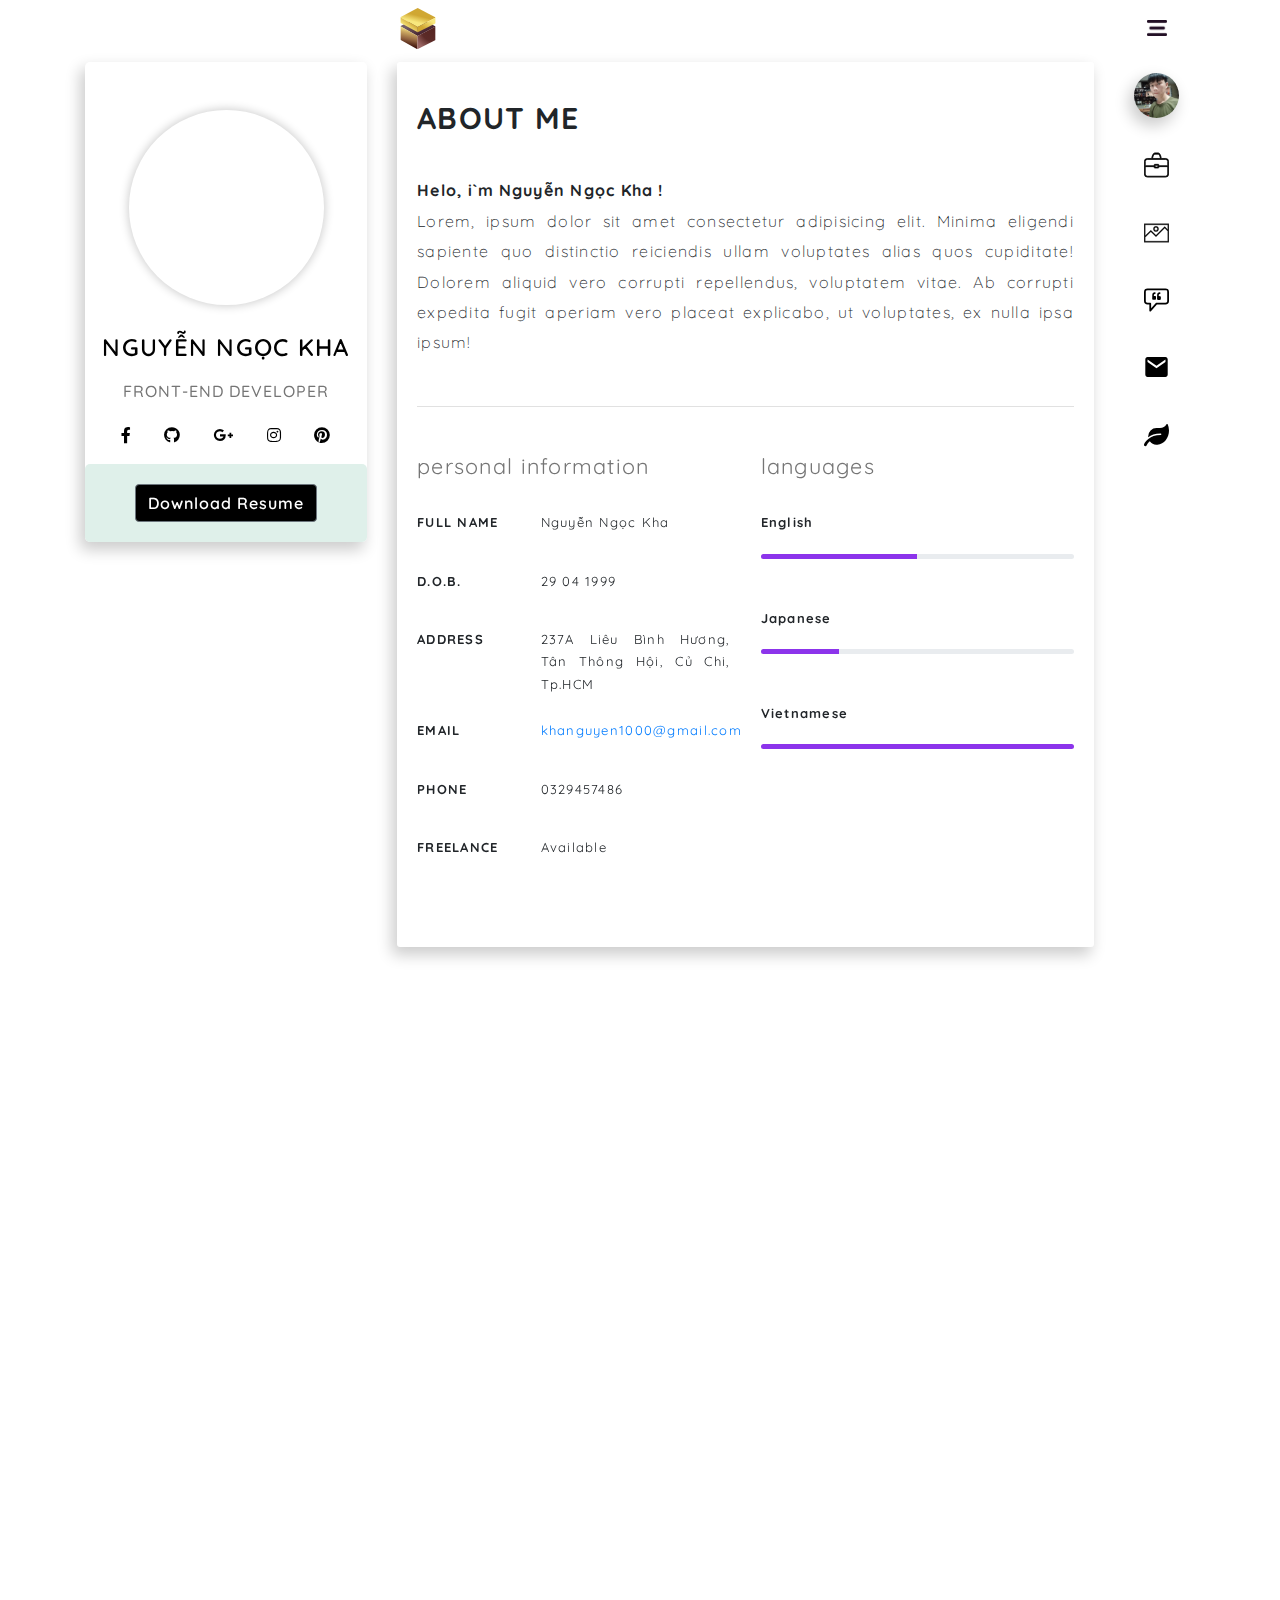
==== commit f11161ea: "update" ====
--- a/resume/index.html
+++ b/resume/index.html
@@ -181,7 +181,7 @@
         <header>
             <div id="mySidenav" class="modal fade modal-right" tabindex="-1" role="dialog">
                 <div class="modal-dialog" role="document">
-                    <div class="modal-content">
+                    <div class="modal-content ">
                         <button type="button" class="btnClose" data-dismiss="modal" aria-label="Close">
                             <span aria-hidden="true">&times;</span>
                         </button>
@@ -210,6 +210,64 @@
                                 </li>
                             </ul>
                         </div>
+                        <div class="p-2">
+                            <form class="searchForm">
+                                <div class="input-group">
+                                    <input type="text" class="form-control" id="" placeholder="Search">
+                                    <div class="input-group-prepend">
+                                        <button type="submit" class="btn btn-primary BtnSearch">
+                                            <span class="fas fa-search"></span>
+                                        </button>
+                                    </div>
+
+                                </div>
+
+                            </form>
+                            <div class="SideBar_subTitle">Popular posts</div>
+                            <div class="group_portfolio">
+                                <div id="portfolio" class="portfolio_item">
+                                    <div class="row p-0 m-0">
+                                        <div id="hinhAnh" class="col-5 portfolio_hinhAnh"><img src="./img/portfolio.png"
+                                                alt="portfolio1"></div>
+                                        <div class="col-7 p-0">
+                                            <div id="tenDuAn" class="portfolio_tenDuAn">instruction</div>
+                                        </div>
+                                    </div>
+                                </div>
+                                <div class="portfolio_item">
+                                    <div class="row p-0 m-0">
+                                        <div class="col-5 portfolio_hinhAnh"><img src="./img/movieStarPortfolio.png"
+                                                alt="movieStarPortfolio"></div>
+                                        <div class="col-7 p-0">
+                                            <div class="portfolio_tenDuAn">movieStar</div>
+                                        </div>
+                                    </div>
+                                </div>
+                                <div class="portfolio_item">
+                                    <div class="row p-0 m-0">
+                                        <div class="col-5 portfolio_hinhAnh"><img src="./img/tixPortfolio.png"
+                                                alt="Tix"></div>
+                                        <div class="col-7 p-0">
+                                            <div class="portfolio_tenDuAn">Tix</div>
+                                        </div>
+                                    </div>
+                                </div>
+                                <div class="portfolio_item">
+                                    <div class="row  p-0 m-0">
+                                        <div class="col-5 portfolio_hinhAnh"><img src="./img/UdemyPortfolio.png"
+                                                alt="UdemyPortfolio"></div>
+                                        <div class="col-7 p-0">
+                                            <div class="portfolio_tenDuAn">
+                                                Udemy
+                                            </div>
+                                        </div>
+                                    </div>
+                                </div>
+                            </div>
+                        </div>
+
+
+
                     </div>
                 </div>
             </div>
@@ -223,24 +281,24 @@
                     </li>
                 </ul>
                 <ul class="nav justify-content-end navBar">
-                    <li class="nav-item">
+                    <li class="nav-item resp-none">
                         <a class="nav-link " href="#">home</a>
                     </li>
-                    <li class="nav-item">
+                    <li class="nav-item resp-none">
                         <a class="nav-link" href="#">portfolio</a>
                     </li>
-                    <li class="nav-item dropdown">
+                    <li class="nav-item dropdown resp-none">
                         <a class="nav-link dropdown-toggle" href="http://example.com" id="navbarDropdownMenuLink"
                             data-toggle="dropdown" aria-haspopup="true" aria-expanded="false">
                             Pages
                         </a>
-                        <div class="dropdown-menu" aria-labelledby="navbarDropdownMenuLink">
+                        <div class="dropdown-menu resp-none" aria-labelledby="navbarDropdownMenuLink">
                             <a class="dropdown-item" href="#">Action</a>
                             <a class="dropdown-item" href="#">Another action</a>
                             <a class="dropdown-item" href="#">Something else here</a>
                         </div>
                     </li>
-                    <li class="nav-item dropdown">
+                    <li class="nav-item dropdown resp-none">
                         <a class="nav-link dropdown-toggle" href="http://example.com" id="navbarDropdownMenuLink"
                             data-toggle="dropdown" aria-haspopup="true" aria-expanded="false">
                             Blogs
@@ -251,7 +309,7 @@
                             <a class="dropdown-item" href="#">Something else here</a>
                         </div>
                     </li>
-                    <li class="nav-item">
+                    <li class="nav-item resp-none">
 
                     </li>
                     <li class="nav-item">
@@ -266,11 +324,80 @@
             </nav>
 
         </header>
-
-
-
-        <div id="wrapper" style="position: relative; text-align: center;margin-top: 10px; display: flex;
-        align-items: flex-start;">
+        <!-- #region Group tool Top -->
+        <div id="groupTool" class="groupTool_Top">
+            <dl class="toolItem ">
+                <button type="button" class="navItem" onclick="handleScrollto('kinhNghiem')" data-trigger="hover"
+                    data-container="body" data-toggle="popover" data-placement="left" html=true
+                    data-content="experience">
+                    <svg xmlns="http://www.w3.org/2000/svg" width="66" height="66" viewBox="0 0 66 66" class="icon">
+                        <path id="experienceIcon"
+                            d="M56.1,12.2H44.51v-.245c0-4.443-3.35-14.531-7.71-14.531H27.39c-4.36,0-7.89,10.1-7.89,14.531V12.2H7.9A7.987,7.987,0,0,0,0,20.249V53.371a7.981,7.981,0,0,0,7.9,8.051H56.1A7.981,7.981,0,0,0,64,53.371V20.249A7.981,7.981,0,0,0,56.1,12.2Zm-34.24-.245C21.86,8.844,24.34.821,27.39.821H36.8c3.05,0,5.33,8.024,5.33,11.132V12.2H21.86ZM7.9,14.613H56.1a5.589,5.589,0,0,1,5.53,5.636V31.337H37.98V28.9a1.194,1.194,0,0,0-1.18-1.2H27.22a1.187,1.187,0,0,0-1.18,1.2v2.436H2.37V20.249A5.589,5.589,0,0,1,7.9,14.613Zm27.71,15.5v4.861H28.4V30.114Zm20.49,28.9H7.9a5.589,5.589,0,0,1-5.53-5.636V33.752H26.02v2.436a1.187,1.187,0,0,0,1.18,1.2h9.58a1.194,1.194,0,0,0,1.18-1.2V33.752H61.61V53.371A5.568,5.568,0,0,1,56.1,59.017Z"
+                            transform="translate(1 3.578)" stroke="#000" stroke-width="2" />
+                    </svg>
+                </button>
+            </dl>
+            <dl class="toolItem "><button type="button" class="navItem" onclick="handleScrollto('duAn_portfolio')"
+                    data-trigger="hover" data-container="body" data-toggle="popover" data-placement="left" html=true
+                    data-content="portfolio">
+                    <svg xmlns="http://www.w3.org/2000/svg" width="74.563" height="56.172" viewBox="0 0 74.563 56.172"
+                        class="icon">
+                        <g id="portfolioIcon" transform="translate(-0.5 -6.5)">
+                            <path id="Path_258" data-name="Path 258"
+                                d="M1,62.172H74.563V7H1Zm3.065-3.065V47.481L20.923,30.623,36.249,45.948,62.3,19.895l9.2,9.2V59.107ZM71.5,10.065V24.756l-9.2-9.2L36.249,41.614,20.923,26.289,4.065,43.147V10.065Z"
+                                transform="translate(0 0)" stroke="#000" stroke-linejoin="round" stroke-width="1" />
+                            <path id="Path_259" data-name="Path 259"
+                                d="M26.663,27.326A7.663,7.663,0,1,0,19,19.663,7.671,7.671,0,0,0,26.663,27.326Zm0-12.26a4.6,4.6,0,1,1-4.6,4.6A4.6,4.6,0,0,1,26.663,15.065Z"
+                                transform="translate(9.586 2.663)" stroke="#000" stroke-width="1" />
+                        </g>
+                    </svg>
+
+                </button></dl>
+            <dl class="toolItem ">
+                <button type="button" class="navItem" onclick="handleScrollto('desc_cv')" data-trigger="hover"
+                    data-container="body" data-toggle="popover" data-placement="left" html=true
+                    data-content="references"><svg xmlns="http://www.w3.org/2000/svg" width="76.769" height="71.292"
+                        viewBox="0 0 76.769 71.292" class="icon">
+                        <g id="referencesIcon" transform="translate(-1284 -494.509)">
+                            <g id="layer1" transform="translate(1284 494.509)">
+                                <path id="path4282"
+                                    d="M66.8,2c3.2,0,6.09.843,8.107,2.86s2.86,4.91,2.86,8.107V40.384c0,3.2-.853,6.093-2.881,8.086s-4.9,2.8-8.086,2.8l-9.542.171H40.627L22.281,72.364a2.742,2.742,0,0,1-4.8-1.81l-.043-19.182-5.472-.107c-3.183,0-6.058-.8-8.086-2.8S1,43.583,1,40.384V12.967c0-3.2.853-6.073,2.87-8.065S8.73,2.093,11.892,2.011H66.8Zm0,5.483H12.042c-2.321.06-3.592.613-4.316,1.328s-1.243,1.871-1.243,4.155V40.384c0,2.285.518,3.476,1.232,4.177s1.952,1.221,4.252,1.221h.064l8.215.171A2.742,2.742,0,0,1,22.923,48.7l.032,14.587L37.328,46.9a2.742,2.742,0,0,1,2.056-.932h17.8l9.564-.182H66.8c2.3,0,3.538-.521,4.252-1.221s1.232-1.892,1.232-4.177V12.967c0-2.283-.528-3.505-1.253-4.23S69.086,7.483,66.8,7.483Z"
+                                    transform="translate(-1 -2)" />
+                            </g>
+                            <path id="quote-left-solid"
+                                d="M24.033,43.6H19.89V40.287A3.318,3.318,0,0,1,23.2,36.972h.414a1.24,1.24,0,0,0,1.243-1.243V33.243A1.24,1.24,0,0,0,23.619,32H23.2a8.285,8.285,0,0,0-8.287,8.287V52.718A2.487,2.487,0,0,0,17.4,55.2h6.63a2.487,2.487,0,0,0,2.486-2.486v-6.63A2.487,2.487,0,0,0,24.033,43.6Zm-14.917,0H4.972V40.287a3.318,3.318,0,0,1,3.315-3.315H8.7a1.24,1.24,0,0,0,1.243-1.243V33.243A1.24,1.24,0,0,0,8.7,32H8.287A8.285,8.285,0,0,0,0,40.287V52.718A2.487,2.487,0,0,0,2.486,55.2h6.63A2.487,2.487,0,0,0,11.6,52.718v-6.63A2.487,2.487,0,0,0,9.116,43.6Z"
+                                transform="matrix(1, 0.017, -0.017, 1, 1310.093, 474.302)" />
+                        </g>
+                    </svg>
+                </button></dl>
+            <dl class="toolItem ">
+                <button type="button" class="navItem" onclick="handleScrollto('contact_me')" data-trigger="hover"
+                    data-container="body" data-toggle="popover" data-placement="left" html=true
+                    data-content="contact"><svg id="contactIcon" xmlns="http://www.w3.org/2000/svg" width="76.771"
+                        height="76.77" viewBox="0 0 76.771 76.77" class="icon">
+                        <path id="Path_263" data-name="Path 263"
+                            d="M65.893,8H10.877c-3.8,0-6.843,3.4-6.843,7.6L4,61.174c0,4.2,3.077,7.6,6.877,7.6H65.893c3.8,0,6.877-3.4,6.877-7.6V15.6C72.77,11.4,69.693,8,65.893,8Zm0,15.193L38.385,42.183,10.877,23.193V15.6L38.385,34.587,65.893,15.6Z"
+                            transform="translate(0)" />
+                        <path id="Path_264" data-name="Path 264" d="M0,0H76.77V76.77H0Z" fill="none" />
+                    </svg>
+                </button>
+            </dl>
+            <dl class="toolItem ">
+                <button type="button" class="navItem" onclick="handleScrollto('body')" data-trigger="hover"
+                    data-container="body" data-toggle="popover" data-placement="left" html=true data-content="blog">
+                    <svg xmlns="http://www.w3.org/2000/svg" width="77.985" height="69.336" viewBox="0 0 77.985 69.336"
+                        class="icon">
+                        <path id="blogIcon"
+                            d="M74,1.293a2.106,2.106,0,0,0-3.832-.162,23.219,23.219,0,0,1-20.3,11.848H39.043a26,26,0,0,0-26,26,26.772,26.772,0,0,0,.2,2.776C21.888,35.563,34.358,30.31,52.042,30.31a2.166,2.166,0,1,1,0,4.333C18,34.643,3.568,55.508.372,63.348A4.339,4.339,0,0,0,8.4,66.638a35.623,35.623,0,0,1,9.735-12.268A25.94,25.94,0,0,0,41.819,64.824c21.258-1.544,36.22-20.608,36.22-43.952A49.238,49.238,0,0,0,74,1.293Z"
+                            transform="translate(-0.055 0.024)" />
+                    </svg>
+
+                </button></dl>
+        </div>
+        <!-- #endregion -->
+
+
+        <div id="wrapper">
             <div id="boxInfo">
                 <div id="componentInfoCard">
                     <div class="w-100 text-center mt-5 mb-4 px-3">
@@ -308,10 +435,11 @@
                             eligendi sapiente quo distinctio reiciendis ullam voluptates alias quos cupiditate! Dolorem
                             aliquid vero corrupti repellendus, voluptatem vitae. Ab corrupti expedita fugit aperiam vero
                             placeat explicabo, ut voluptates, ex nulla ipsa ipsum!</div>
+                        <div class="my-5 line"></div>
                     </div>
-                    <div class="my-5 line"></div>
+
                     <div class="row justify-content-center">
-                        <div id="thongTinCaNhan" class="col-6 col-sm-6">
+                        <div id="thongTinCaNhan" class="col-12 col-sm-6">
                             <div class="subTitle">personal information</div>
                             <div class="my-4">
                                 <dl class="groupInfo">
@@ -339,6 +467,7 @@
                                     <dd>Available</dd>
                                 </dl>
                             </div>
+                            <div class="my-5 line line_res576"></div>
                         </div>
                         <div id="ngonNgu" class="col-12  col-sm-6">
                             <div class="subTitle">languages</div>
@@ -380,7 +509,7 @@
                     <div class="titlePaper">Work experience</div>
                     <div class="experience">
                         <div id="state-end-date" class="experience-box">
-                            <div class="d-flex position-relative">
+                            <div class="experience_groupTime">
                                 <time class="experience-date" datetime="2014-01T2016-03">
                                     <span>Jan <strong class="text-upper">2014</strong> - Mar
                                         <strong>2016</strong></span>
@@ -398,7 +527,7 @@
                             </div>
                         </div>
                         <div id="state-end-date" class="experience-box">
-                            <div class="d-flex position-relative">
+                            <div class="experience_groupTime">
                                 <time class="experience-date" datetime="2014-01T2016-03">
                                     <span>Jan <strong class="text-upper">2014</strong> - Mar
                                         <strong>2016</strong></span>
@@ -638,22 +767,22 @@
                     <div class="titlePaper">Clients</div>
                     <section class="container clientDiv">
                         <div class="row">
-                            <div class="col-4 client_item">
+                            <div class="col-6 col-sm-4 client_item">
                                 <a href="#"><img src="img/logo-wordpress.png" alt="WordPress"></a>
                             </div>
-                            <div class="col-4 client_item">
+                            <div class="col-6 col-sm-4 client_item">
                                 <a href="#"><img src="img/logo-compass.png" alt="Compass"></a>
                             </div>
-                            <div class="col-4 client_item">
+                            <div class="col-6 col-sm-4 client_item">
                                 <a href="#"><img src="img/logo-jquery.png" alt="jQuery"></a>
                             </div>
-                            <div class="col-4 client_item">
+                            <div class="col-6 col-sm-4 client_item">
                                 <a href="#"><img src="img/logo-teaspoon.png" alt="teaspoon"></a>
                             </div>
-                            <div class="col-4 client_item">
+                            <div class="col-6 col-sm-4 client_item">
                                 <a href="#"><img src="img/logo-evernote.png" alt="evernote"></a>
                             </div>
-                            <div class="col-4 client_item">
+                            <div class="col-6 col-sm-4 client_item">
                                 <a href="#"><img src="img/logo-bootstrap.png" alt="Bootstrap"></a>
                             </div>
                         </div>
@@ -662,72 +791,74 @@
                 </section>
                 <section id="contact_me" class="paper" data-aos="fade-up" data-aos-delay="100" data-aos-once="true">
                     <div class="titlePaper">contact me</div>
-                    <div class="crt-paper-cont paper-padd clear-mrg">
-                        <div>
-                            <ul class="nav listSocial">
-                                <li class="nav-item">
-                                    <div id="fackbooklink" class="nav-link "><span class="fab fa-facebook-f"></span>
-                                    </div>
-                                </li>
-                                <li class="nav-item">
-                                    <div id="linkGithub" class="nav-link " href="#"><span class="fab fa-github"></span>
-                                    </div>
-                                </li>
-                                <li class="nav-item"><a class="nav-link " href="#"><span
-                                            class="fab fa-google-plus-g"></span></a></li>
-                                <li class="nav-item"><a class="nav-link " href="#"><span
-                                            class="fab fa-instagram"></span></a>
-                                </li>
-                                <li class="nav-item"><a class="nav-link " href="#"><span
-                                            class="fab fa-pinterest"></span></a>
-                                </li>
-                            </ul>
-                        </div>
-
-                        <div class="container">
-                            <div class=" textMult text-center h2" style="color:#000;font-size: 18px;">fell free to
-                                contact
-                                me the core of
-                                your
-                                marketing</div>
-                            <form action="#" method="post" class="contactForm">
-                                <div class="form-group row">
-                                    <label class="col-sm-3 col-12 form-label " for="author">Your Name</label>
-                                    <input id="author" class="col-sm-9 col-12 form-control" type="text">
-                                </div>
-                                <div class="form-group row">
-                                    <label class="col-sm-3 col-12 form-label" for="email">Your E-mail</label>
-
-                                    <input id="email" class="col-sm-9 col-12 form-control" type="email"
-                                        required="required">
-
-                                </div>
-                                <div class="form-group row">
-                                    <label class="col-sm-3 col-12 form-label" for="url">Subject</label>
-
-                                    <input id="url" class="col-sm-9 col-12 form-control" type="url">
-
-                                </div>
-                                <div class="form-group row">
-                                    <label class="col-sm-3 col-12 form-label" for="comment">Your Comment</label>
-
-                                    <textarea id="comment" rows="4" cols="50"
-                                        class="col-sm-9 col-12 form-control textAre"></textarea>
-
-                                </div>
-                                <div class="form-group row">
-                                    <div class="col-sm-3 col-12"></div>
-
-                                    <div class="col-sm-9 col-12 p-0  btnSubmit">
-                                        <button class="btn btn-primary textMult btnViewMore" type="submit">Post Your
-                                            Comment</button>
-                                    </div>
-                                </div>
-
-                            </form>
-                        </div>
-
+
+                    <div>
+                        <ul class="nav listSocial">
+                            <li class="nav-item">
+                                <div id="fackbooklink" class="nav-link "><span class="fab fa-facebook-f"></span>
+                                </div>
+                            </li>
+                            <li class="nav-item">
+                                <div id="linkGithub" class="nav-link " href="#"><span class="fab fa-github"></span>
+                                </div>
+                            </li>
+                            <li class="nav-item"><a class="nav-link " href="#"><span
+                                        class="fab fa-google-plus-g"></span></a></li>
+                            <li class="nav-item"><a class="nav-link " href="#"><span
+                                        class="fab fa-instagram"></span></a>
+                            </li>
+                            <li class="nav-item"><a class="nav-link " href="#"><span
+                                        class="fab fa-pinterest"></span></a>
+                            </li>
+                        </ul>
                     </div>
+
+                    <div class="container mb-5">
+                        <div class=" textMult text-center h2" style="color:#000;font-size: 18px;">fell free to
+                            contact
+                            me the core of
+                            your
+                            marketing</div>
+                        <form action="#" method="post" class="contactForm">
+                            <div class="form-group row">
+                                <label class="col-sm-3 col-12 form-label " for="author">Your Name</label>
+                                <input id="author" class="col-sm-9 col-12 form-control" type="text">
+                            </div>
+                            <div class="form-group row">
+                                <label class="col-sm-3 col-12 form-label" for="email">Your E-mail</label>
+
+                                <input id="email" class="col-sm-9 col-12 form-control" type="email" required="required">
+
+                            </div>
+                            <div class="form-group row">
+                                <label class="col-sm-3 col-12 form-label" for="url">Subject</label>
+
+                                <input id="url" class="col-sm-9 col-12 form-control" type="url">
+
+                            </div>
+                            <div class="form-group row">
+                                <label class="col-sm-3 col-12 form-label" for="comment">Your Comment</label>
+
+                                <textarea id="comment" rows="4" cols="50"
+                                    class="col-sm-9 col-12 form-control textAre"></textarea>
+
+                            </div>
+                            <div class="form-group row">
+                                <div class="col-sm-3 col-12"></div>
+
+                                <div class="col-sm-9 col-12 p-0  btnSubmit">
+                                    <button class="btn btn-primary textMult btnViewMore" type="submit">Post Your
+                                        Comment</button>
+                                </div>
+                            </div>
+
+                        </form>
+                    </div>
+                    <iframe
+                        src="https://www.google.com/maps/embed?pb=!1m18!1m12!1m3!1d3918.55796912468!2d106.65749631417225!3d10.84510026088939!2m3!1f0!2f0!3f0!3m2!1i1024!2i768!4f13.1!3m3!1m2!1s0x317529a4ba221a15%3A0x4b75ce3bc047382f!2zMjMyIMSQxrDhu51uZyBz4buRIDgsIFBoxrDhu51uZyAxMSwgR8OyIFbhuqVwLCBUaMOgbmggcGjhu5EgSOG7kyBDaMOtIE1pbmgsIFZp4buHdCBOYW0!5e0!3m2!1svi!2s!4v1605531589718!5m2!1svi!2s"
+                        width="400" height="300" frameborder="0" style="border:0; width: 100%;" allowfullscreen=""
+                        aria-hidden="false" tabindex="0"></iframe>
+
                 </section>
             </div>
             <!-- #region Group tool -->
@@ -831,7 +962,7 @@
     <script type="text/javascript" src="./plugins/slick-1.8.1/slick/slick.min.js"></script>
     <script>
         $(document).ready(function () {
-            new AOS.init();
+            new AOS.init({ disable: 'mobile' });
 
             $('body').on('mouseenter mouseleave', '.dropdown', function (e) {
                 var _d = $(e.target).closest('.dropdown');
@@ -843,11 +974,12 @@
             });
             // $(".toolItem").popover({ trigger: "hover" });
             $(function () {
-                $('[data-toggle="popover"]').popover()
+                $('[data-toggle="popover"]').popover({ disable: 'mobile' })
             })
             $(function () {
                 $('.example-popover').popover({
-                    container: 'body'
+                    container: 'body',
+                    disable: 'mobile'
                 })
             })
         });
@@ -895,7 +1027,7 @@
                 slidesToScroll: 3,
                 arrows: true,
                 centerMode: true,
-                autoplaySpeed: 3000,
+                autoplaySpeed: 1000,
                 autoplay: true,
 
             });
--- a/resume/css/style.css
+++ b/resume/css/style.css
@@ -45,13 +45,9 @@
   100% {
     -webkit-transform: scale(1);
     transform: scale(1); } }
-.wrapper {
-  display: flex;
-  justify-content: center; }
-
 @media (max-width: 991.98px) {
   body {
-    background: #9468fe; } }
+    background: #cabbe9; } }
 button:focus,
 button:active,
 button:hover .btn:active,
@@ -74,18 +70,49 @@
 .avatar {
   border-radius: 50%; }
 
-header .modal.modal-right .modal-dialog {
+@media (max-width: 991.98px) {
+  .container {
+    max-width: unset;
+    padding: 0;
+    overflow: hidden; } }
+
+#wrapper {
+  position: relative;
+  text-align: center;
+  margin-top: 10px;
+  display: flex;
+  justify-content: center;
+  align-items: flex-start; }
+  @media (max-width: 991.98px) {
+    #wrapper {
+      display: block; } }
+
+@media (max-width: 991.98px) {
+  .arrow {
+    display: none !important; } }
+
+.popover-body {
+  padding: 0.7rem 0.75rem;
+  color: #212529;
+  letter-spacing: 1px;
+  font-weight: 600; }
+  @media (max-width: 991.98px) {
+    .popover-body {
+      display: none; } }
+
+header #mySidenav.modal-right .modal-dialog {
   max-width: 380px;
   min-height: calc(100vh - 0);
   transform: translate(100%, 0);
   margin: 0 0 0 auto; }
-header .modal.modal-right.show .modal-dialog {
+header #mySidenav.modal-right.show .modal-dialog {
   transform: translate(15%, 0); }
-header .modal.modal-right .modal-content {
+header #mySidenav.modal-right .modal-content {
   height: 100vh;
   width: 85%;
-  overflow-y: auto; }
-  header .modal.modal-right .modal-content .btnClose {
+  overflow-y: auto;
+  overflow-x: hidden; }
+  header #mySidenav.modal-right .modal-content .btnClose {
     position: fixed;
     transform: translate(-42px, 5px);
     z-index: 1200;
@@ -99,8 +126,55 @@
     border-radius: 50%;
     border: none;
     cursor: pointer; }
-  header .modal.modal-right .modal-content #componentInfoCard {
+  header #mySidenav.modal-right .modal-content #componentInfoCard {
     width: auto; }
+  header #mySidenav.modal-right .modal-content .searchForm .input-group {
+    background-color: #f3f3f3; }
+    header #mySidenav.modal-right .modal-content .searchForm .input-group .input-group-prepend .BtnSearch {
+      background: transparent;
+      color: #000;
+      border: none; }
+  header #mySidenav.modal-right .modal-content .SideBar_subTitle {
+    font-size: 15px;
+    text-align: center;
+    margin: 25px 0;
+    color: #010101;
+    font-weight: 700;
+    line-height: 1.1;
+    letter-spacing: 0.08em; }
+  header #mySidenav.modal-right .modal-content .group_portfolio .portfolio_item {
+    margin: 5px;
+    padding-bottom: 25px;
+    margin-bottom: 25px;
+    position: relative; }
+    header #mySidenav.modal-right .modal-content .group_portfolio .portfolio_item .portfolio_hinhAnh {
+      padding: 0;
+      padding-right: 15px; }
+      header #mySidenav.modal-right .modal-content .group_portfolio .portfolio_item .portfolio_hinhAnh img {
+        width: 100%;
+        height: auto; }
+    header #mySidenav.modal-right .modal-content .group_portfolio .portfolio_item .portfolio_tenDuAn {
+      padding: 0;
+      text-align: initial;
+      width: 173px;
+      margin-top: 3px;
+      font-size: 13px;
+      color: #010101;
+      font-weight: 700;
+      line-height: 1.1;
+      letter-spacing: 0.08em; }
+    header #mySidenav.modal-right .modal-content .group_portfolio .portfolio_item::after {
+      content: "";
+      background-color: #e1e1e1;
+      height: 1px;
+      position: absolute;
+      bottom: 0;
+      bottom: 0;
+      width: 80%;
+      left: 50%;
+      transform: translateX(-50%); }
+    header #mySidenav.modal-right .modal-content .group_portfolio .portfolio_item:last-child::after {
+      background-color: transparent; }
 header #header {
   display: flex;
   justify-content: space-between;
@@ -112,6 +186,9 @@
       font-size: 24px;
       color: #fff;
       letter-spacing: 3px; }
+      @media (max-width: 991.98px) {
+        header #header .navBar #tieuDe {
+          color: #000; } }
     header #header .navBar .nav-item .nav-link {
       color: #fff;
       font-weight: 600;
@@ -139,6 +216,9 @@
           height: auto; }
     header #header .navBar .dropdown:hover > .dropdown-menu {
       display: block; }
+@media (max-width: 991.98px) {
+  header {
+    background: #fff; } }
 
 #boxInfo {
   background: #fff;
@@ -152,6 +232,22 @@
     text-align: center;
     padding: 20px;
     border-radius: 5px; }
+  @media (max-width: 991.98px) {
+    #boxInfo {
+      position: unset;
+      box-shadow: 0 0 black;
+      border-radius: 0;
+      width: 100%;
+      background: #cabbe9; }
+      #boxInfo #componentInfoCard {
+        margin: auto;
+        margin-bottom: 3rem; }
+      #boxInfo .divDownloadResume {
+        background: #fff;
+        width: 100%;
+        border-radius: 0; }
+        #boxInfo .divDownloadResume .btn--downloadResume {
+          padding: 10px 15%; } }
 
 #thongTinCaNhan .groupInfo {
   display: flex;
@@ -204,6 +300,22 @@
           fill: #8c34eb; }
           #groupTool .toolItem .navItem .icon:hover path {
             stroke: #8c34eb; }
+  #groupTool.groupTool_Top {
+    display: none;
+    justify-content: space-around;
+    align-items: center;
+    flex-wrap: wrap;
+    background-color: #e1e1e1;
+    margin: 0;
+    position: unset; }
+  @media (max-width: 991.98px) {
+    #groupTool {
+      display: none; }
+      #groupTool.groupTool_Top {
+        display: flex; }
+        #groupTool.groupTool_Top .toolItem {
+          margin: 0;
+          padding: 15px; } }
 
 #kinhNghiem .experience {
   margin-left: 210px;
@@ -217,20 +329,27 @@
     opacity: 0.5;
     position: absolute;
     background-color: #c0e3e7; }
+    @media (max-width: 660px) {
+      #kinhNghiem .experience::before {
+        top: 14px; } }
   #kinhNghiem .experience .experience-box {
     padding-left: 20px;
     margin-bottom: 45px;
     position: relative; }
-    #kinhNghiem .experience .experience-box::before {
+    #kinhNghiem .experience .experience-box .experience_groupTime::before {
       content: "";
       top: 10px;
       left: -1px;
       position: absolute;
       width: 4px;
+      z-index: 5;
       height: 4px;
       border-radius: 50%;
       background-color: #010101; }
-    #kinhNghiem .experience .experience-box .experience-date {
+      @media (max-width: 660px) {
+        #kinhNghiem .experience .experience-box .experience_groupTime::before {
+          top: 14px; } }
+    #kinhNghiem .experience .experience-box .experience_groupTime .experience-date {
       left: -20px;
       width: 153px;
       letter-spacing: 0;
@@ -243,6 +362,33 @@
       color: #fff;
       left: -220px;
       background-image: linear-gradient(45deg, #4a0c62, #4a0c62, #8c34eb); }
+      #kinhNghiem .experience .experience-box .experience_groupTime .experience-date::after {
+        content: "";
+        top: 0;
+        left: 100%;
+        width: 0;
+        height: 0;
+        position: absolute;
+        border-top: 16px solid transparent !important;
+        border-bottom: 16px solid transparent !important;
+        border-right: 10px solid transparent !important;
+        border-left: 10px solid transparent;
+        border-color: #8c34eb; }
+      @media (max-width: 660px) {
+        #kinhNghiem .experience .experience-box .experience_groupTime .experience-date {
+          margin-left: 0;
+          position: unset;
+          margin-bottom: 15px; }
+          #kinhNghiem .experience .experience-box .experience_groupTime .experience-date::after {
+            content: "";
+            top: 0;
+            left: 0;
+            width: 0;
+            height: 0;
+            border-top: 16px solid transparent !important;
+            border-bottom: 16px solid transparent !important;
+            border-right: 10px solid #4a0c62 !important;
+            border-color: transparent; } }
     #kinhNghiem .experience .experience-box #tenCongTy {
       font-size: 1em;
       margin-bottom: 15px;
@@ -255,6 +401,10 @@
       margin-top: 0;
       color: #000;
       font-weight: 600; }
+      @media (max-width: 660px) {
+        #kinhNghiem .experience .experience-box #jobTitle {
+          font-size: 18px;
+          margin-bottom: 15px; } }
     #kinhNghiem .experience .experience-box:last-child::after {
       top: 14px;
       left: 0;
@@ -277,19 +427,10 @@
     width: 160px;
     right: 100%;
     left: auto;
-    top: -4px; }
-    #kinhNghiem .experience-box .experience-date::after {
-      content: "";
-      top: 0;
-      left: 100%;
-      width: 0;
-      height: 0;
-      position: absolute;
-      border-top: 16px solid transparent !important;
-      border-bottom: 16px solid transparent !important;
-      border-right: 10px solid transparent !important;
-      border-left: 10px solid transparent;
-      border-color: #8c34eb; } }
+    top: -4px; } }
+@media (max-width: 660px) {
+  #kinhNghiem .experience {
+    margin: 0; } }
 
 #duAn_portfolio .btn-group {
   margin-bottom: 2rem; }
@@ -336,6 +477,9 @@
         background: #8c34eb;
         border: 1px solid #8c34eb;
         box-shadow: 0 0 10px #8c34eb, 0 0 40px #8c34eb, 0 0 80px #8c34eb; }
+  @media (max-width: 763.98px) {
+    #duAn_portfolio .grid .element-item .our-project figure {
+      width: 100%; } }
 
 #desc_cv .referencesUser {
   margin-bottom: 25px; }
@@ -397,7 +541,8 @@
       box-shadow: 0 0 black; }
   #contact_me .contactForm .form-group .btnSubmit .btnViewMore {
     color: #000;
-    border: 1px solid #000; }
+    padding: 10px 15px;
+    box-shadow: 0 0 5px 1px #00000091; }
     #contact_me .contactForm .form-group .btnSubmit .btnViewMore:hover {
       color: #fff;
       background: #8c34eb;
@@ -480,13 +625,17 @@
     font-weight: 700;
     margin-top: 0;
     margin-bottom: 50px; }
+    @media (max-width: 991.98px) {
+      .paper .titlePaper {
+        font-size: 24px; } }
   .paper .text_Medium {
     display: flex;
     align-items: center; }
   .paper .textDefault {
-    font-size: 18px;
+    font-size: 16px;
     font-weight: 300;
-    line-height: 1.7; }
+    line-height: 1.9;
+    text-align: justify; }
   .paper .subTitle {
     font-size: 1.35em;
     margin-bottom: 1.571em;
@@ -501,17 +650,29 @@
       height: 5px; }
       .paper dd .progress .progress-bar {
         background-color: #8c34eb; }
+  @media (max-width: 991.98px) {
+    .paper {
+      border-radius: 0px;
+      box-shadow: 0 0 black;
+      margin: 0; } }
 
 .line {
   background-color: #e1e1e1;
-  width: 85%;
-  margin: auto;
+  width: 100%;
   height: 1px; }
+  .line.line_res576 {
+    display: none; }
+  @media (max-width: 576px) {
+    .line.line_res576 {
+      display: block; } }
 
 .group_content_body {
   margin: 0 30px;
   margin-right: 40px;
   min-height: 3000px; }
+  @media (max-width: 991.98px) {
+    .group_content_body {
+      margin: 0; } }
 
 @media screen and (min-width: 1200px) {
   .container-sm {
@@ -519,6 +680,9 @@
 @media screen and (min-width: 992px) {
   .container-sm {
     margin-left: 310px; } }
+@media (max-width: 991.98px) {
+  .container-sm {
+    width: 100%; } }
 
 #ModalViewMore.modal.show .modal-dialog {
   max-width: none; }
@@ -605,17 +769,39 @@
     border: 1px solid #8c34eb;
     box-shadow: 0 0 10px #8c34eb, 0 0 40px #8c34eb, 0 0 80px #8c34eb; }
 
+.form-control {
+  width: 100%;
+  height: 40px;
+  padding: 10px 15px;
+  line-height: 20px;
+  color: inherit;
+  font-family: inherit;
+  font-weight: 400;
+  font-size: 14px;
+  font-style: normal;
+  background-image: none;
+  border: 1px solid transparent;
+  transition: border 0.5s cubic-bezier(0.23, 1, 0.32, 1) 0s;
+  background-color: #f3f3f3; }
+  .form-control.textAre {
+    height: 150px; }
+  .form-control:focus {
+    box-shadow: 0 0 black;
+    border: transparent;
+    background-color: #f3f3f3; }
+
+@media (max-width: 991.98px) {
+  .resp-none {
+    display: none; } }
+
 .btn--downloadResume {
   background: #000;
   color: #fff;
   font-weight: 600;
   font-size: 16px;
-  letter-spacing: 1px;
-  border-color: #4a0c62;
-  box-shadow: 0 0 6px 1px #4a0c62; }
+  letter-spacing: 1px; }
   .btn--downloadResume:hover {
     background: #8c34eb;
-    border: 1px solid #8c34eb;
-    box-shadow: 0 0 10px #8c34eb, 0 0 30px #8c34eb, 0 0 50px #8c34eb; }
+    border: 1px solid #8c34eb; }
 
 /*# sourceMappingURL=style.css.map */
